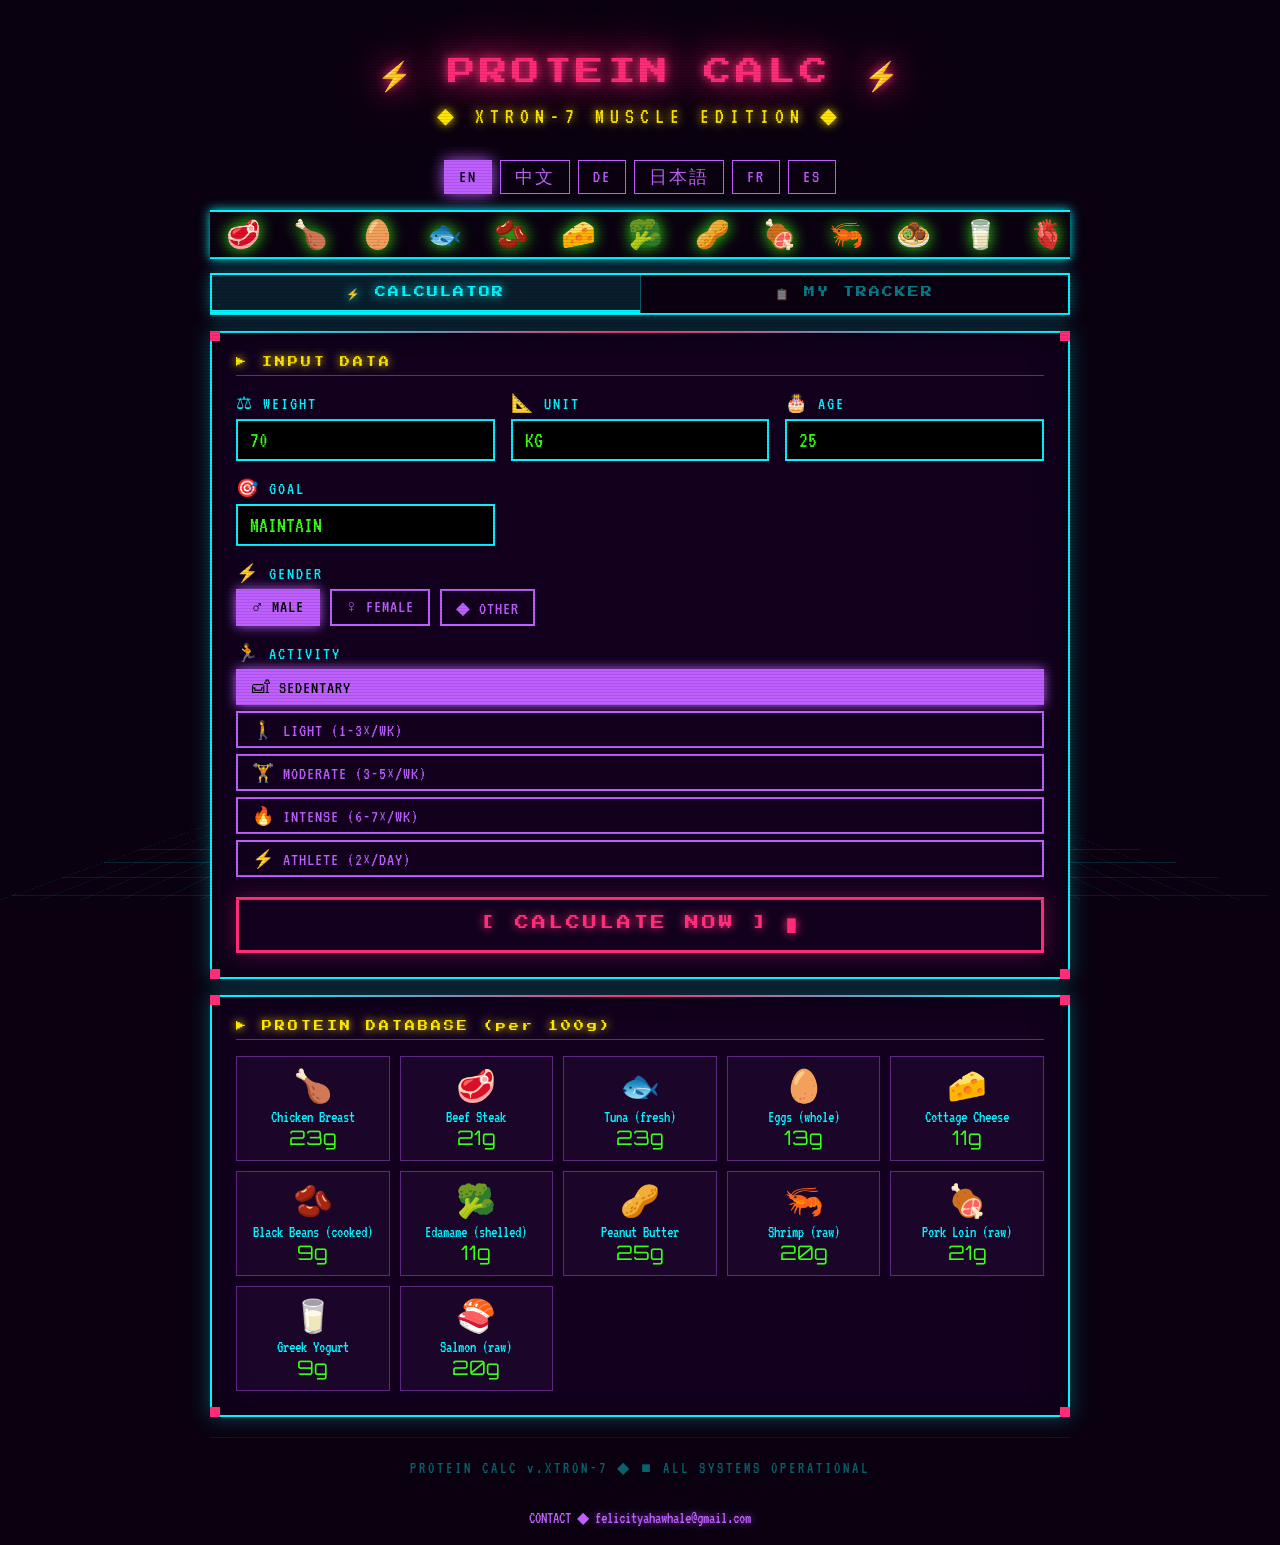
==== index.html @ 20c172e2 "Update index.html" ====
<!DOCTYPE html>
<html lang="en">
<head>

   <!-- Google tag (gtag.js) -->
<script async src="https://www.googletagmanager.com/gtag/js?id=G-S618RCRWLN"></script>
<script>
  window.dataLayer = window.dataLayer || [];
  function gtag(){dataLayer.push(arguments);}
  gtag('js', new Date());

  gtag('config', 'G-S618RCRWLN');
</script>
  
<meta charset="UTF-8">
<meta name="viewport" content="width=device-width, initial-scale=1.0">
<title>PROTEIN CALC — XTRON-7</title>
<link href="https://fonts.googleapis.com/css2?family=Press+Start+2P&family=VT323:wght@400&family=Orbitron:wght@400;700;900&display=swap" rel="stylesheet">
<style>
  :root {
    --neon-pink: #ff2d78;
    --neon-cyan: #00f5ff;
    --neon-yellow: #ffe600;
    --neon-green: #39ff14;
    --neon-purple: #bf5fff;
    --dark-bg: #0a0010;
    --dark-card: #12001e;
    --scanline: rgba(0,0,0,0.3);
  }
  * { box-sizing: border-box; margin: 0; padding: 0; }
  body {
    background: var(--dark-bg);
    font-family: 'VT323', monospace;
    color: var(--neon-cyan);
    min-height: 100vh;
    overflow-x: hidden;
    position: relative;
  }
  body::before {
    content: '';
    position: fixed;
    top: 0; left: 0; right: 0; bottom: 0;
    background: repeating-linear-gradient(0deg, var(--scanline) 0px, var(--scanline) 1px, transparent 1px, transparent 3px);
    pointer-events: none;
    z-index: 9999;
    opacity: 0.35;
  }
  body::after {
    content: '';
    position: fixed;
    bottom: 0; left: 0; right: 0;
    height: 50vh;
    background: linear-gradient(rgba(0,245,255,0.15) 1px, transparent 1px), linear-gradient(90deg, rgba(0,245,255,0.15) 1px, transparent 1px);
    background-size: 40px 40px;
    transform: perspective(400px) rotateX(60deg);
    transform-origin: bottom center;
    pointer-events: none;
    z-index: 0;
  }
  .container { max-width: 900px; margin: 0 auto; padding: 20px; position: relative; z-index: 1; }

  /* HEADER */
  .header { text-align: center; padding: 30px 0 16px; }
  .title-glow {
    font-family: 'Press Start 2P', monospace;
    font-size: clamp(14px, 4vw, 28px);
    color: var(--neon-pink);
    text-shadow: 0 0 10px var(--neon-pink), 0 0 30px var(--neon-pink), 0 0 60px var(--neon-pink);
    letter-spacing: 4px;
    animation: flicker 4s infinite;
    line-height: 1.6;
  }
  .subtitle {
    font-family: 'VT323', monospace;
    font-size: 22px;
    color: var(--neon-yellow);
    letter-spacing: 6px;
    text-shadow: 0 0 10px var(--neon-yellow);
    margin-top: 8px;
    animation: pulse 2s ease-in-out infinite;
  }
  @keyframes flicker { 0%,100%{opacity:1} 92%{opacity:1} 93%{opacity:0.7} 94%{opacity:1} 97%{opacity:0.85} 98%{opacity:1} }
  @keyframes pulse { 0%,100%{text-shadow:0 0 10px var(--neon-yellow)} 50%{text-shadow:0 0 25px var(--neon-yellow),0 0 50px var(--neon-yellow)} }
  @keyframes blink { 50%{opacity:0} }
  @keyframes resultIn { from{transform:scale(0.95);opacity:0} to{transform:scale(1);opacity:1} }
  @keyframes marquee { 0%{transform:translateX(0)} 100%{transform:translateX(-50%)} }
  .blink { animation: blink 1s step-end infinite; }

  /* NAV TABS */
  .nav-tabs {
    display: flex;
    gap: 0;
    border: 2px solid var(--neon-cyan);
    box-shadow: 0 0 15px rgba(0,245,255,0.4);
    margin: 14px 0;
    overflow: hidden;
  }
  .nav-tab {
    flex: 1;
    background: transparent;
    border: none;
    border-right: 1px solid rgba(0,245,255,0.3);
    color: var(--neon-cyan);
    font-family: 'Press Start 2P', monospace;
    font-size: clamp(8px,1.5vw,11px);
    padding: 12px 8px;
    cursor: pointer;
    letter-spacing: 2px;
    transition: all 0.2s;
    opacity: 0.5;
  }
  .nav-tab:last-child { border-right: none; }
  .nav-tab.active {
    background: rgba(0,245,255,0.12);
    color: var(--neon-cyan);
    opacity: 1;
    text-shadow: 0 0 10px var(--neon-cyan);
    box-shadow: inset 0 -3px 0 var(--neon-cyan);
  }
  .nav-tab:hover:not(.active) { opacity: 0.8; background: rgba(0,245,255,0.05); }

  /* PAGE SECTIONS */
  .page { display: none; }
  .page.active { display: block; }

  /* LANG BAR */
  .lang-bar { display: flex; justify-content: center; gap: 8px; margin: 16px 0; flex-wrap: wrap; }
  .lang-btn {
    background: transparent;
    border: 1px solid var(--neon-purple);
    color: var(--neon-purple);
    font-family: 'VT323', monospace;
    font-size: 18px;
    padding: 4px 14px;
    cursor: pointer;
    transition: all 0.2s;
    letter-spacing: 2px;
  }
  .lang-btn:hover, .lang-btn.active { background: var(--neon-purple); color: var(--dark-bg); box-shadow: 0 0 15px var(--neon-purple); }

  /* MARQUEE */
  .food-marquee { overflow: hidden; border-top: 2px solid var(--neon-cyan); border-bottom: 2px solid var(--neon-cyan); padding: 6px 0; margin: 14px 0; box-shadow: 0 0 10px var(--neon-cyan); }
  .marquee-inner { display: flex; animation: marquee 20s linear infinite; white-space: nowrap; }
  .marquee-item { font-size: 28px; margin: 0 16px; filter: drop-shadow(0 0 8px var(--neon-green)); }

  /* CARD */
  .card { background: var(--dark-card); border: 2px solid var(--neon-cyan); box-shadow: 0 0 20px rgba(0,245,255,0.3), inset 0 0 30px rgba(0,0,0,0.5); padding: 24px; margin: 16px 0; position: relative; }
  .card::before { content:''; position:absolute; top:-2px; left:20px; right:20px; height:2px; background:linear-gradient(90deg,transparent,var(--neon-pink),transparent); }
  .card-corner { position:absolute; width:10px; height:10px; background:var(--neon-pink); }
  .card-corner.tl{top:-2px;left:-2px} .card-corner.tr{top:-2px;right:-2px} .card-corner.bl{bottom:-2px;left:-2px} .card-corner.br{bottom:-2px;right:-2px}

  .section-label { font-family:'Press Start 2P',monospace; font-size:10px; color:var(--neon-yellow); letter-spacing:3px; text-shadow:0 0 8px var(--neon-yellow); margin-bottom:16px; border-bottom:1px solid rgba(255,230,0,0.3); padding-bottom:8px; }

  /* FORM */
  .form-grid { display:grid; grid-template-columns:repeat(auto-fit,minmax(200px,1fr)); gap:16px; }
  .form-group { display:flex; flex-direction:column; gap:6px; }
  label { font-size:18px; color:var(--neon-cyan); letter-spacing:2px; }
  input[type="number"], input[type="text"], input[type="password"], select {
    background:#000; border:2px solid var(--neon-cyan); color:var(--neon-green);
    font-family:'VT323',monospace; font-size:22px; padding:8px 12px; outline:none;
    transition:border-color 0.2s,box-shadow 0.2s; width:100%;
    -webkit-appearance:none; appearance:none;
  }
  input[type="text"], input[type="password"] { font-size:20px; }
  input:focus, select:focus { border-color:var(--neon-pink); box-shadow:0 0 15px var(--neon-pink); color:var(--neon-pink); }
  select option { background:#0a0010; color:var(--neon-green); }

  /* RADIO */
  .radio-group { display:flex; gap:10px; flex-wrap:wrap; }
  .radio-label { cursor:pointer; border:2px solid var(--neon-purple); padding:6px 14px; font-size:18px; color:var(--neon-purple); transition:all 0.2s; letter-spacing:1px; }
  .radio-label input { display:none; }
  .radio-label.selected,.radio-label:hover { background:var(--neon-purple); color:#000; box-shadow:0 0 12px var(--neon-purple); }

  /* BUTTONS */
  .calc-btn {
    width:100%; padding:16px; background:transparent; border:3px solid var(--neon-pink);
    color:var(--neon-pink); font-family:'Press Start 2P',monospace; font-size:clamp(10px,2vw,14px);
    letter-spacing:3px; cursor:pointer; margin-top:20px; transition:all 0.2s;
    text-shadow:0 0 10px var(--neon-pink); box-shadow:0 0 20px rgba(255,45,120,0.3);
    position:relative; overflow:hidden;
  }
  .calc-btn::before { content:''; position:absolute; top:0; left:-100%; width:100%; height:100%; background:linear-gradient(90deg,transparent,rgba(255,45,120,0.3),transparent); transition:left 0.4s; }
  .calc-btn:hover::before { left:100%; }
  .calc-btn:hover { background:var(--neon-pink); color:#000; box-shadow:0 0 40px var(--neon-pink),0 0 80px rgba(255,45,120,0.5); }
  .calc-btn:active { transform:scale(0.98); }

  .retro-btn {
    background:transparent; border:2px solid var(--neon-green); color:var(--neon-green);
    font-family:'VT323',monospace; font-size:20px; padding:8px 20px; cursor:pointer;
    letter-spacing:2px; transition:all 0.2s; text-shadow:0 0 6px var(--neon-green);
  }
  .retro-btn:hover { background:var(--neon-green); color:#000; box-shadow:0 0 15px var(--neon-green); }
  .retro-btn.danger { border-color:var(--neon-pink); color:var(--neon-pink); text-shadow:0 0 6px var(--neon-pink); }
  .retro-btn.danger:hover { background:var(--neon-pink); color:#000; box-shadow:0 0 15px var(--neon-pink); }
  .retro-btn.sm { font-size:16px; padding:4px 12px; }
  .retro-btn.purple { border-color:var(--neon-purple); color:var(--neon-purple); text-shadow:0 0 6px var(--neon-purple); }
  .retro-btn.purple:hover { background:var(--neon-purple); color:#000; }
  .retro-btn.full { width:100%; margin-top:12px; }

  /* RESULT */
  .result-box { display:none; margin-top:16px; }
  .result-box.show { display:block; }
  .result-main { text-align:center; padding:20px; border:2px solid var(--neon-green); box-shadow:0 0 30px rgba(57,255,20,0.4); background:rgba(57,255,20,0.05); margin-bottom:16px; animation:resultIn 0.5s ease-out; }
  .result-number { font-family:'Orbitron',monospace; font-size:clamp(40px,10vw,72px); font-weight:900; color:var(--neon-green); text-shadow:0 0 20px var(--neon-green),0 0 50px var(--neon-green); line-height:1; }
  .result-unit { font-size:24px; color:var(--neon-yellow); letter-spacing:4px; }
  .result-label { font-size:20px; color:#aaa; margin-top:8px; }
  .breakdown { border:1px solid rgba(0,245,255,0.3); }
  .breakdown-row { display:flex; justify-content:space-between; align-items:center; padding:10px 16px; border-bottom:1px solid rgba(0,245,255,0.1); font-size:20px; transition:background 0.2s; }
  .breakdown-row:hover { background:rgba(0,245,255,0.05); }
  .breakdown-row:last-child { border-bottom:none; }
  .breakdown-emoji { font-size:24px; margin-right:8px; }
  .breakdown-food { color:var(--neon-cyan); }
  .breakdown-val { color:var(--neon-yellow); font-family:'Orbitron',monospace; font-size:18px; }
  .breakdown-bar-wrap { flex:1; margin:0 16px; height:8px; background:rgba(255,255,255,0.1); }
  .breakdown-bar { height:100%; background:linear-gradient(90deg,var(--neon-cyan),var(--neon-purple)); transition:width 1s ease; box-shadow:0 0 6px var(--neon-cyan); }
  .tip-box { border:1px dashed var(--neon-yellow); padding:12px 16px; margin-top:12px; font-size:20px; color:var(--neon-yellow); text-shadow:0 0 6px var(--neon-yellow); letter-spacing:1px; line-height:1.5; }
  .tip-box span { color:var(--neon-pink); }

  /* FOOD GRID */
  .food-grid { display:grid; grid-template-columns:repeat(auto-fill,minmax(150px,1fr)); gap:10px; margin-top:10px; }
  .food-card { border:1px solid rgba(191,95,255,0.4); padding:10px; text-align:center; cursor:pointer; transition:all 0.2s; background:rgba(191,95,255,0.05); }
  .food-card:hover { border-color:var(--neon-purple); box-shadow:0 0 15px var(--neon-purple); transform:translateY(-2px); }
  .food-card-emoji { font-size:32px; display:block; }
  .food-card-name { font-size:16px; color:var(--neon-cyan); margin-top:4px; }
  .food-card-prot { font-size:20px; color:var(--neon-green); font-family:'Orbitron'; }

  /* ── TRACKER ── */
  /* Auth screen */
  .auth-wrap { max-width:440px; margin:0 auto; }
  .auth-toggle { display:flex; gap:0; border:2px solid var(--neon-purple); margin-bottom:20px; overflow:hidden; }
  .auth-toggle-btn { flex:1; background:transparent; border:none; color:var(--neon-purple); font-family:'Press Start 2P',monospace; font-size:9px; padding:10px; cursor:pointer; letter-spacing:2px; transition:all 0.2s; opacity:0.5; }
  .auth-toggle-btn.active { background:var(--neon-purple); color:#000; opacity:1; }
  .auth-err { color:var(--neon-pink); font-size:18px; margin-bottom:8px; display:none; text-shadow:0 0 6px var(--neon-pink); }

  /* Tracker nav */
  .tracker-nav { display:flex; gap:6px; margin-bottom:16px; }
  .tracker-tab { flex:1; background:transparent; border:1px solid rgba(0,245,255,0.3); color:rgba(0,245,255,0.5); font-family:'VT323',monospace; font-size:18px; padding:8px; cursor:pointer; letter-spacing:2px; transition:all 0.2s; }
  .tracker-tab.active { border-color:var(--neon-cyan); color:var(--neon-cyan); background:rgba(0,245,255,0.08); text-shadow:0 0 8px var(--neon-cyan); }
  .tracker-panel { display:none; }
  .tracker-panel.active { display:block; }

  /* User bar */
  .user-bar { display:flex; justify-content:space-between; align-items:center; padding:10px 16px; border:1px solid rgba(0,245,255,0.2); margin-bottom:16px; background:rgba(0,245,255,0.04); }
  .user-avatar { width:36px; height:36px; border:2px solid var(--neon-cyan); display:flex; align-items:center; justify-content:center; font-family:'Press Start 2P',monospace; font-size:12px; color:var(--neon-cyan); text-shadow:0 0 8px var(--neon-cyan); flex-shrink:0; }
  .user-info { margin-left:10px; }
  .user-name { font-size:20px; color:var(--neon-cyan); letter-spacing:2px; }
  .user-goal { font-size:16px; color:rgba(0,245,255,0.5); }

  /* Metrics */
  .metric-row { display:grid; grid-template-columns:repeat(3,1fr); gap:10px; margin-bottom:14px; }
  .metric-box { border:1px solid rgba(0,245,255,0.25); padding:12px; text-align:center; background:rgba(0,245,255,0.03); }
  .metric-val { font-family:'Orbitron',monospace; font-size:22px; color:var(--neon-green); }
  .metric-lbl { font-size:14px; color:rgba(0,245,255,0.5); margin-top:4px; }

  /* Progress bar */
  .prog-wrap { height:10px; background:rgba(255,255,255,0.08); margin:8px 0 14px; border:1px solid rgba(0,245,255,0.2); }
  .prog-bar { height:100%; background:var(--neon-green); transition:width 0.6s; box-shadow:0 0 8px var(--neon-green); }
  .prog-bar.over { background:var(--neon-pink); box-shadow:0 0 8px var(--neon-pink); }

  /* Log entries */
  .log-entry { display:flex; justify-content:space-between; align-items:center; padding:10px 0; border-bottom:1px solid rgba(0,245,255,0.1); font-size:18px; }
  .log-entry:last-child { border-bottom:none; }
  .log-food-name { color:var(--neon-cyan); letter-spacing:1px; }
  .log-detail { font-size:15px; color:rgba(0,245,255,0.4); }
  .log-prot { font-family:'Orbitron',monospace; font-size:18px; color:var(--neon-yellow); margin-right:10px; }
  .empty-msg { text-align:center; padding:24px 0; font-size:20px; color:rgba(0,245,255,0.3); letter-spacing:2px; }

  /* History */
  .hist-row { display:flex; align-items:center; gap:10px; padding:8px 0; border-bottom:1px solid rgba(0,245,255,0.08); }
  .hist-row:last-child { border-bottom:none; }
  .hist-date { font-size:16px; color:rgba(0,245,255,0.5); width:60px; flex-shrink:0; }
  .hist-bar-wrap { flex:1; height:8px; background:rgba(255,255,255,0.06); }
  .hist-bar { height:100%; background:var(--neon-cyan); box-shadow:0 0 4px var(--neon-cyan); transition:width 0.8s; }
  .hist-bar.met { background:var(--neon-green); box-shadow:0 0 4px var(--neon-green); }
  .hist-val { font-family:'Orbitron',monospace; font-size:14px; color:var(--neon-yellow); width:48px; text-align:right; flex-shrink:0; }
  .hist-check { color:var(--neon-green); font-size:18px; margin-left:4px; }

  /* Add food inline select */
  .preset-grid { display:grid; grid-template-columns:repeat(auto-fill,minmax(120px,1fr)); gap:6px; margin-bottom:12px; }
  .preset-btn { background:rgba(191,95,255,0.06); border:1px solid rgba(191,95,255,0.3); color:var(--neon-purple); font-family:'VT323',monospace; font-size:16px; padding:6px 8px; cursor:pointer; transition:all 0.2s; text-align:center; line-height:1.3; }
  .preset-btn:hover,.preset-btn.sel { background:var(--neon-purple); color:#000; box-shadow:0 0 10px var(--neon-purple); }

  /* Save calc to tracker btn */
  .save-calc-btn {
    width:100%; padding:12px; background:transparent; border:2px solid var(--neon-yellow);
    color:var(--neon-yellow); font-family:'Press Start 2P',monospace; font-size:clamp(8px,1.5vw,11px);
    letter-spacing:2px; cursor:pointer; margin-top:12px; transition:all 0.2s;
    text-shadow:0 0 8px var(--neon-yellow); box-shadow:0 0 10px rgba(255,230,0,0.2);
  }
  .save-calc-btn:hover { background:var(--neon-yellow); color:#000; box-shadow:0 0 20px var(--neon-yellow); }
  .save-calc-btn:disabled { opacity:0.3; cursor:not-allowed; }

  /* Scrollbar */
  ::-webkit-scrollbar { width:6px; }
  ::-webkit-scrollbar-track { background:#000; }
  ::-webkit-scrollbar-thumb { background:var(--neon-pink); }

  /* Footer */
  .footer { text-align:center; font-size:16px; color:rgba(0,245,255,0.4); padding:20px; letter-spacing:3px; border-top:1px solid rgba(0,245,255,0.1); margin-top:20px; }
  .footer-contact { margin-top:10px; color:var(--neon-purple); }
  .footer-contact a {
    color:var(--neon-purple);
    text-decoration:none;
    text-shadow:0 0 8px rgba(191,95,255,0.75);
    overflow-wrap:anywhere;
    transition:color 0.2s, text-shadow 0.2s;
  }
  .footer-contact a:hover,
  .footer-contact a:focus-visible {
    color:var(--neon-cyan);
    text-shadow:0 0 12px var(--neon-cyan);
  }


</style>
</head>
<body>
<div class="container">

  <!-- HEADER -->
  <div class="header">
    <div class="title-glow" id="main-title">⚡ PROTEIN CALC ⚡</div>
    <div class="subtitle" id="main-sub">◆ XTRON-7 MUSCLE EDITION ◆</div>
  </div>

  <!-- LANG BAR -->
  <div class="lang-bar">
    <button class="lang-btn active" onclick="setLang('en',event)">EN</button>
    <button class="lang-btn" onclick="setLang('zh',event)">中文</button>
    <button class="lang-btn" onclick="setLang('de',event)">DE</button>
    <button class="lang-btn" onclick="setLang('ja',event)">日本語</button>
    <button class="lang-btn" onclick="setLang('fr',event)">FR</button>
    <button class="lang-btn" onclick="setLang('es',event)">ES</button>
  </div>

  <!-- MARQUEE -->
  <div class="food-marquee">
    <div class="marquee-inner">
      <span class="marquee-item">🥩</span><span class="marquee-item">🍗</span><span class="marquee-item">🥚</span>
      <span class="marquee-item">🐟</span><span class="marquee-item">🫘</span><span class="marquee-item">🧀</span>
      <span class="marquee-item">🥦</span><span class="marquee-item">🥜</span><span class="marquee-item">🍖</span>
      <span class="marquee-item">🦐</span><span class="marquee-item">🧆</span><span class="marquee-item">🥛</span>
      <span class="marquee-item">🫀</span><span class="marquee-item">🍣</span><span class="marquee-item">🥩</span>
      <span class="marquee-item">🥩</span><span class="marquee-item">🍗</span><span class="marquee-item">🥚</span>
      <span class="marquee-item">🐟</span><span class="marquee-item">🫘</span><span class="marquee-item">🧀</span>
      <span class="marquee-item">🥦</span><span class="marquee-item">🥜</span><span class="marquee-item">🍖</span>
      <span class="marquee-item">🦐</span><span class="marquee-item">🧆</span><span class="marquee-item">🥛</span>
      <span class="marquee-item">🫀</span><span class="marquee-item">🍣</span><span class="marquee-item">🥩</span>
    </div>
  </div>

  <!-- MAIN NAV -->
  <div class="nav-tabs">
    <button class="nav-tab active" onclick="switchPage('calc',this)" id="nav-calc">⚡ CALCULATOR</button>
    <button class="nav-tab" onclick="switchPage('tracker',this)" id="nav-tracker">📋 MY TRACKER</button>
  </div>

  <!-- ════════════════════════════════════════
       PAGE 1 — CALCULATOR
  ════════════════════════════════════════ -->
  <div class="page active" id="page-calc">

    <!-- INPUT -->
    <div class="card" style="position:relative">
      <div class="card-corner tl"></div><div class="card-corner tr"></div>
      <div class="card-corner bl"></div><div class="card-corner br"></div>
      <div class="section-label" id="lbl-input">▶ INPUT DATA</div>
      <div class="form-grid">
        <div class="form-group">
          <label id="lbl-weight">⚖ WEIGHT</label>
          <input type="number" id="weight" placeholder="70" min="20" max="300" value="70">
        </div>
        <div class="form-group">
          <label id="lbl-unit">📐 UNIT</label>
          <select id="unit-select"><option value="kg">KG</option><option value="lbs">LBS</option></select>
        </div>
        <div class="form-group">
          <label id="lbl-age">🎂 AGE</label>
          <input type="number" id="age" placeholder="25" min="10" max="100" value="25">
        </div>
        <div class="form-group">
          <label id="lbl-goal">🎯 GOAL</label>
          <select id="goal">
            <option value="maintain" id="opt-maintain">MAINTAIN</option>
            <option value="build" id="opt-build">BUILD MUSCLE</option>
            <option value="lose" id="opt-lose">LOSE WEIGHT</option>
            <option value="athlete" id="opt-athlete">ATHLETE</option>
          </select>
        </div>
      </div>
      <div class="form-group" style="margin-top:16px">
        <label id="lbl-gender">⚡ GENDER</label>
        <div class="radio-group">
          <label class="radio-label selected" id="r-male"><input type="radio" name="gender" value="male" checked><span id="r-male-text">♂ MALE</span></label>
          <label class="radio-label" id="r-female"><input type="radio" name="gender" value="female"><span id="r-female-text">♀ FEMALE</span></label>
          <label class="radio-label" id="r-other"><input type="radio" name="gender" value="other"><span id="r-other-text">◆ OTHER</span></label>
        </div>
      </div>
      <div class="form-group" style="margin-top:16px">
        <label id="lbl-activity">🏃 ACTIVITY</label>
        <div class="radio-group" style="flex-direction:column;gap:6px">
          <label class="radio-label selected" id="r-sed"><input type="radio" name="activity" value="1.2" checked><span id="r-sed-t">🛋 SEDENTARY</span></label>
          <label class="radio-label" id="r-light"><input type="radio" name="activity" value="1.375"><span id="r-light-t">🚶 LIGHT (1-3×/WK)</span></label>
          <label class="radio-label" id="r-mod"><input type="radio" name="activity" value="1.55"><span id="r-mod-t">🏋 MODERATE (3-5×/WK)</span></label>
          <label class="radio-label" id="r-hard"><input type="radio" name="activity" value="1.725"><span id="r-hard-t">🔥 INTENSE (6-7×/WK)</span></label>
          <label class="radio-label" id="r-ath"><input type="radio" name="activity" value="1.9"><span id="r-ath-t">⚡ ATHLETE (2×/DAY)</span></label>
        </div>
      </div>
      <button class="calc-btn" onclick="calculate()" id="calc-btn-text">[ CALCULATE NOW ] <span class="blink">█</span></button>
    </div>

    <!-- RESULT -->
    <div class="result-box" id="result-box">
      <div class="card" style="position:relative">
        <div class="card-corner tl"></div><div class="card-corner tr"></div>
        <div class="card-corner bl"></div><div class="card-corner br"></div>
        <div class="section-label" id="lbl-result">▶ RESULT MATRIX</div>
        <div class="result-main">
          <div class="result-number" id="result-num">--</div>
          <div class="result-unit">g / <span id="res-unit-label">day</span></div>
          <div class="result-label" id="res-label">DAILY PROTEIN TARGET</div>
        </div>
        <div style="display:grid;grid-template-columns:repeat(3,1fr);gap:10px;margin-bottom:16px;text-align:center">
          <div style="border:1px solid rgba(0,245,255,0.3);padding:10px">
            <div style="font-size:16px;color:#777" id="lbl-per-meal">PER MEAL</div>
            <div style="font-family:Orbitron;font-size:24px;color:var(--neon-yellow)" id="per-meal-val">--</div>
            <div style="font-size:14px;color:#555">g</div>
          </div>
          <div style="border:1px solid rgba(0,245,255,0.3);padding:10px">
            <div style="font-size:16px;color:#777" id="lbl-per-kg">PER KG</div>
            <div style="font-family:Orbitron;font-size:24px;color:var(--neon-pink)" id="per-kg-val">--</div>
            <div style="font-size:14px;color:#555">g/kg</div>
          </div>
          <div style="border:1px solid rgba(0,245,255,0.3);padding:10px">
            <div style="font-size:16px;color:#777" id="lbl-calories">CALORIES</div>
            <div style="font-family:Orbitron;font-size:24px;color:var(--neon-green)" id="calories-val">--</div>
            <div style="font-size:14px;color:#555">kcal</div>
          </div>
        </div>
        <div class="section-label" id="lbl-sources">▶ FOOD SOURCES</div>
        <div class="breakdown" id="breakdown-table"></div>
        <div class="tip-box" id="tip-box"></div>

        <!-- SAVE TO TRACKER -->
        <button class="save-calc-btn" id="save-calc-btn" onclick="saveCalcToTracker()" disabled>
          ◆ SAVE RESULT AS DAILY GOAL TO TRACKER ◆
        </button>
        <div id="save-calc-msg" style="text-align:center;font-size:16px;color:var(--neon-green);margin-top:6px;display:none;text-shadow:0 0 8px var(--neon-green)"></div>
      </div>
    </div>

    <!-- FOOD DATABASE -->
    <div class="card" style="position:relative">
      <div class="card-corner tl"></div><div class="card-corner tr"></div>
      <div class="card-corner bl"></div><div class="card-corner br"></div>
      <div class="section-label" id="lbl-ref">▶ PROTEIN DATABASE (per 100g)</div>
      <div class="food-grid" id="food-grid"></div>
    </div>
  </div>

  <!-- ════════════════════════════════════════
       PAGE 2 — TRACKER
  ════════════════════════════════════════ -->
  <div class="page" id="page-tracker">

    <!-- AUTH STATE: LOGIN/REGISTER -->
    <div id="tracker-auth">
      <div class="auth-wrap">
        <div class="auth-toggle">
          <button class="auth-toggle-btn active" id="auth-tab-login" onclick="showAuthTab('login')">SIGN IN</button>
          <button class="auth-toggle-btn" id="auth-tab-reg" onclick="showAuthTab('register')">REGISTER</button>
        </div>

        <!-- LOGIN -->
        <div id="auth-login" class="card" style="position:relative">
          <div class="card-corner tl"></div><div class="card-corner tr"></div>
          <div class="card-corner bl"></div><div class="card-corner br"></div>
          <div class="section-label">▶ SIGN IN</div>
          <div class="form-group" style="margin-bottom:12px">
            <label>USER ID</label>
            <input type="text" id="login-user" placeholder="username" autocomplete="username">
          </div>
          <div class="form-group" style="margin-bottom:12px">
            <label>ACCESS CODE</label>
            <input type="password" id="login-pass" placeholder="••••••••" autocomplete="current-password">
          </div>
          <div class="auth-err" id="login-err"></div>
          <button class="calc-btn" onclick="doLogin()">[ ACCESS SYSTEM ] <span class="blink">█</span></button>
        </div>

        <!-- REGISTER -->
        <div id="auth-register" class="card" style="position:relative;display:none">
          <div class="card-corner tl"></div><div class="card-corner tr"></div>
          <div class="card-corner bl"></div><div class="card-corner br"></div>
          <div class="section-label">▶ CREATE ACCOUNT</div>
          <div class="form-group" style="margin-bottom:12px">
            <label>USER ID</label>
            <input type="text" id="reg-user" placeholder="choose a username" autocomplete="username">
          </div>
          <div class="form-group" style="margin-bottom:12px">
            <label>ACCESS CODE</label>
            <input type="password" id="reg-pass" placeholder="min 6 characters" autocomplete="new-password">
          </div>
          <div class="form-group" style="margin-bottom:12px">
            <label>DAILY PROTEIN GOAL (g)</label>
            <input type="number" id="reg-goal" placeholder="e.g. 120" min="40" max="500">
          </div>
          <div class="auth-err" id="reg-err"></div>
          <button class="calc-btn" onclick="doRegister()">[ CREATE ACCOUNT ] <span class="blink">█</span></button>
        </div>
      </div>
    </div>

    <!-- LOGGED IN STATE -->
    <div id="tracker-app" style="display:none">

      <!-- User bar -->
      <div class="user-bar">
        <div style="display:flex;align-items:center">
          <div class="user-avatar" id="t-avatar"></div>
          <div class="user-info">
            <div class="user-name" id="t-username"></div>
            <div class="user-goal" id="t-goal-disp"></div>
          </div>
        </div>
        <button class="retro-btn danger sm" onclick="doLogout()">SIGN OUT</button>
      </div>

      <!-- Tracker nav -->
      <div class="tracker-nav">
        <button class="tracker-tab active" onclick="switchTrackerTab('today',this)">TODAY</button>
        <button class="tracker-tab" onclick="switchTrackerTab('add',this)">+ ADD</button>
        <button class="tracker-tab" onclick="switchTrackerTab('history',this)">HISTORY</button>
        <button class="tracker-tab" onclick="switchTrackerTab('settings',this)">SETTINGS</button>
      </div>

      <!-- TODAY PANEL -->
      <div class="tracker-panel active" id="tp-today">
        <div class="card" style="position:relative">
          <div class="card-corner tl"></div><div class="card-corner tr"></div>
          <div class="card-corner bl"></div><div class="card-corner br"></div>
          <div class="section-label">▶ TODAY'S STATUS</div>
          <div class="metric-row">
            <div class="metric-box"><div class="metric-val" id="t-total">0g</div><div class="metric-lbl">CONSUMED</div></div>
            <div class="metric-box"><div class="metric-val" id="t-remain">--</div><div class="metric-lbl">REMAINING</div></div>
            <div class="metric-box"><div class="metric-val" id="t-pct">0%</div><div class="metric-lbl">OF GOAL</div></div>
          </div>
          <div style="display:flex;justify-content:space-between;font-size:16px;color:rgba(0,245,255,0.5);margin-bottom:4px">
            <span>0g</span><span id="t-goal-bar-lbl">--</span>
          </div>
          <div class="prog-wrap"><div class="prog-bar" id="t-prog" style="width:0%"></div></div>
          <div id="t-entries"><div class="empty-msg" id="t-empty">NO ENTRIES YET — ADD FOOD BELOW</div></div>
        </div>
      </div>

      <!-- ADD FOOD PANEL -->
      <div class="tracker-panel" id="tp-add">
        <div class="card" style="position:relative">
          <div class="card-corner tl"></div><div class="card-corner tr"></div>
          <div class="card-corner bl"></div><div class="card-corner br"></div>
          <div class="section-label">▶ LOG FOOD</div>

          <label style="display:block;margin-bottom:6px">QUICK SELECT</label>
          <div class="preset-grid" id="preset-grid"></div>

          <label style="margin-bottom:6px;display:block">FOOD NAME</label>
          <input type="text" id="add-name" placeholder="e.g. Chicken breast" style="margin-bottom:10px">
          <div style="display:grid;grid-template-columns:1fr 1fr;gap:12px;margin-bottom:10px">
            <div>
              <label style="margin-bottom:6px;display:block">AMOUNT (g)</label>
              <input type="number" id="add-amount" placeholder="200" min="1" max="2000" oninput="updateAddPreview()">
            </div>
            <div>
              <label style="margin-bottom:6px;display:block">PROTEIN/100g</label>
              <input type="number" id="add-p100" placeholder="31" min="1" max="100" oninput="updateAddPreview()">
            </div>
          </div>
          <div style="border:1px solid rgba(0,245,255,0.2);padding:10px;margin-bottom:12px;font-size:20px;color:var(--neon-yellow)">
            PROTEIN: <span id="add-preview" style="font-family:Orbitron;font-size:22px">--</span>
          </div>
          <button class="calc-btn" onclick="addEntry()">[ ADD TO TODAY ] <span class="blink">█</span></button>
        </div>
      </div>

      <!-- HISTORY PANEL -->
      <div class="tracker-panel" id="tp-history">
        <div class="card" style="position:relative">
          <div class="card-corner tl"></div><div class="card-corner tr"></div>
          <div class="card-corner bl"></div><div class="card-corner br"></div>
          <div class="section-label">▶ 30-DAY HISTORY</div>
          <div class="metric-row">
            <div class="metric-box"><div class="metric-val" id="h-avg">--</div><div class="metric-lbl">AVG / DAY</div></div>
            <div class="metric-box"><div class="metric-val" id="h-days">0</div><div class="metric-lbl">DAYS LOGGED</div></div>
            <div class="metric-box"><div class="metric-val" id="h-best">--</div><div class="metric-lbl">BEST DAY</div></div>
          </div>
          <div id="hist-list"><div class="empty-msg">NO HISTORY YET</div></div>
        </div>
      </div>

      <!-- SETTINGS PANEL -->
      <div class="tracker-panel" id="tp-settings">
        <div class="card" style="position:relative">
          <div class="card-corner tl"></div><div class="card-corner tr"></div>
          <div class="card-corner bl"></div><div class="card-corner br"></div>
          <div class="section-label">▶ SETTINGS</div>
          <label style="display:block;margin-bottom:6px">UPDATE DAILY PROTEIN GOAL (g)</label>
          <input type="number" id="s-goal" placeholder="120" min="40" max="500" style="margin-bottom:12px">
          <button class="retro-btn full" onclick="saveSettings()">SAVE SETTINGS</button>
          <div id="s-msg" style="font-size:18px;color:var(--neon-green);margin-top:8px;display:none;text-shadow:0 0 6px var(--neon-green)"></div>
          <div style="margin-top:24px;border-top:1px solid rgba(0,245,255,0.15);padding-top:16px">
            <div style="font-size:18px;color:rgba(0,245,255,0.5);margin-bottom:10px;letter-spacing:2px">◆ DATA MANAGEMENT</div>
            <div style="font-size:16px;color:rgba(0,245,255,0.4);margin-bottom:12px">Data older than 30 days is automatically purged.</div>
            <button class="retro-btn danger full" onclick="clearAllData()">⚠ CLEAR ALL MY DATA</button>
          </div>
        </div>
      </div>
    </div>
  </div>

  <div class="footer">PROTEIN CALC v.XTRON-7 ◆ <span class="blink">■</span> ALL SYSTEMS OPERATIONAL</div>
   
  <div class="footer-contact" style="text-align: center;">
  CONTACT ◆ <a href="mailto:felicityahawhale@gmail.com">felicityahawhale@gmail.com</a>
</div>
   
</div>

<script>
// ─── TRANSLATIONS ─────────────────────────────────────────────────────────────
const T = {
  en:{mainTitle:'⚡ PROTEIN CALC ⚡',mainSub:'◆ XTRON-7 MUSCLE EDITION ◆',lblInput:'▶ INPUT DATA',lblWeight:'⚖ WEIGHT',lblUnit:'📐 UNIT',lblAge:'🎂 AGE',lblGoal:'🎯 GOAL',lblGender:'⚡ GENDER',lblActivity:'🏃 ACTIVITY',lblResult:'▶ RESULT MATRIX',lblPerMeal:'PER MEAL',lblPerKg:'PER KG',lblCalories:'CALORIES',lblSources:'▶ FOOD SOURCES',lblRef:'▶ PROTEIN DATABASE (per 100g)',calcBtn:'[ CALCULATE NOW ]',optMaintain:'MAINTAIN',optBuild:'BUILD MUSCLE',optLose:'LOSE WEIGHT',optAthlete:'ATHLETE',rMale:'♂ MALE',rFemale:'♀ FEMALE',rOther:'◆ OTHER',rSed:'🛋 SEDENTARY',rLight:'🚶 LIGHT (1-3×/WK)',rMod:'🏋 MODERATE (3-5×/WK)',rHard:'🔥 INTENSE (6-7×/WK)',rAth:'⚡ ATHLETE (2×/DAY)',resLabel:'DAILY PROTEIN TARGET',resUnitLabel:'day',tip:{maintain:'💡 TIP: Spread protein over <span>4-5 meals</span> for optimal absorption.',build:'💡 TIP: Consume <span>30-40g protein</span> within 2hrs after training.',lose:'💡 TIP: High protein keeps you <span>full longer</span> and preserves muscle.',athlete:'💡 TIP: Consider <span>casein protein</span> before sleep for overnight recovery.'}},
  zh:{mainTitle:'⚡ 蛋白质计算器 ⚡',mainSub:'◆ XTRON-7 健身版 ◆',lblInput:'▶ 输入数据',lblWeight:'⚖ 体重',lblUnit:'📐 单位',lblAge:'🎂 年龄',lblGoal:'🎯 目标',lblGender:'⚡ 性别',lblActivity:'🏃 活动量',lblResult:'▶ 计算结果',lblPerMeal:'每餐',lblPerKg:'每公斤',lblCalories:'热量',lblSources:'▶ 食物来源',lblRef:'▶ 蛋白质数据库（每100克）',calcBtn:'[ 立即计算 ]',optMaintain:'维持体重',optBuild:'增肌',optLose:'减脂',optAthlete:'竞技运动',rMale:'♂ 男性',rFemale:'♀ 女性',rOther:'◆ 其他',rSed:'🛋 久坐不动',rLight:'🚶 轻度运动（1-3次/周）',rMod:'🏋 中等运动（3-5次/周）',rHard:'🔥 高强度（6-7次/周）',rAth:'⚡ 专业运动（每天2次）',resLabel:'每日蛋白质目标',resUnitLabel:'天',tip:{maintain:'💡 提示：将蛋白质分配在<span>4-5餐</span>中，吸收效果更佳。',build:'💡 提示：训练后<span>2小时内</span>摄入30-40克蛋白质。',lose:'💡 提示：高蛋白饮食让你<span>更有饱腹感</span>，同时保留肌肉。',athlete:'💡 提示：睡前补充<span>酪蛋白</span>，有助于夜间恢复。'}},
  de:{mainTitle:'⚡ PROTEIN RECHNER ⚡',mainSub:'◆ XTRON-7 MUSKEL EDITION ◆',lblInput:'▶ EINGABE',lblWeight:'⚖ GEWICHT',lblUnit:'📐 EINHEIT',lblAge:'🎂 ALTER',lblGoal:'🎯 ZIEL',lblGender:'⚡ GESCHLECHT',lblActivity:'🏃 AKTIVITÄT',lblResult:'▶ ERGEBNIS',lblPerMeal:'PRO MAHLZEIT',lblPerKg:'PRO KG',lblCalories:'KALORIEN',lblSources:'▶ QUELLEN',lblRef:'▶ PROTEINDATENBANK (pro 100g)',calcBtn:'[ BERECHNEN ]',optMaintain:'HALTEN',optBuild:'MUSKELAUFBAU',optLose:'ABNEHMEN',optAthlete:'ATHLET',rMale:'♂ MÄNNLICH',rFemale:'♀ WEIBLICH',rOther:'◆ ANDERE',rSed:'🛋 SITZEND',rLight:'🚶 LEICHT (1-3×/WO)',rMod:'🏋 MODERAT (3-5×/WO)',rHard:'🔥 INTENSIV (6-7×/WO)',rAth:'⚡ ATHLET (2×/TAG)',resLabel:'TÄGLICHES PROTEINZIEL',resUnitLabel:'Tag',tip:{maintain:'💡 TIPP: Verteile Protein auf <span>4-5 Mahlzeiten</span>.',build:'💡 TIPP: <span>30-40g Protein</span> innerhalb von 2h nach dem Training.',lose:'💡 TIPP: Hoher Proteingehalt hält dich <span>länger satt</span>.',athlete:'💡 TIPP: <span>Kaseinprotein</span> vor dem Schlafen fördert die Regeneration.'}},
  ja:{mainTitle:'⚡ タンパク質計算機 ⚡',mainSub:'◆ XTRON-7 マッスルエディション ◆',lblInput:'▶ データ入力',lblWeight:'⚖ 体重',lblUnit:'📐 単位',lblAge:'🎂 年齢',lblGoal:'🎯 目標',lblGender:'⚡ 性別',lblActivity:'🏃 運動量',lblResult:'▶ 計算結果',lblPerMeal:'1食あたり',lblPerKg:'体重1kgあたり',lblCalories:'カロリー',lblSources:'▶ 食品別内訳',lblRef:'▶ タンパク質データベース（100gあたり）',calcBtn:'[ 計算する ]',optMaintain:'現状維持',optBuild:'筋肉増量',optLose:'減量',optAthlete:'アスリート',rMale:'♂ 男性',rFemale:'♀ 女性',rOther:'◆ その他',rSed:'🛋 ほぼ運動なし',rLight:'🚶 軽い運動（週1-3回）',rMod:'🏋 中程度（週3-5回）',rHard:'🔥 激しい運動（週6-7回）',rAth:'⚡ アスリート（1日2回）',resLabel:'1日のタンパク質目標',resUnitLabel:'日',tip:{maintain:'💡 ヒント：タンパク質を<span>4〜5回</span>の食事に分けて摂取しましょう。',build:'💡 ヒント：トレーニング後<span>2時間以内</span>に30〜40gを摂取。',lose:'💡 ヒント：高タンパク食は<span>満腹感</span>を持続させ筋肉を守ります。',athlete:'💡 ヒント：就寝前に<span>カゼインプロテイン</span>を摂ると回復が促進されます。'}},
  fr:{mainTitle:'⚡ CALCULATEUR PROTÉINES ⚡',mainSub:'◆ ÉDITION MUSCLE XTRON-7 ◆',lblInput:'▶ DONNÉES',lblWeight:'⚖ POIDS',lblUnit:'📐 UNITÉ',lblAge:'🎂 ÂGE',lblGoal:'🎯 OBJECTIF',lblGender:'⚡ GENRE',lblActivity:'🏃 ACTIVITÉ',lblResult:'▶ RÉSULTAT',lblPerMeal:'PAR REPAS',lblPerKg:'PAR KG',lblCalories:'CALORIES',lblSources:'▶ SOURCES',lblRef:'▶ BASE DE DONNÉES (pour 100g)',calcBtn:'[ CALCULER ]',optMaintain:'MAINTENIR',optBuild:'MUSCLE',optLose:'MAIGRIR',optAthlete:'ATHLÈTE',rMale:'♂ HOMME',rFemale:'♀ FEMME',rOther:'◆ AUTRE',rSed:'🛋 SÉDENTAIRE',rLight:'🚶 LÉGER (1-3×/SEM)',rMod:'🏋 MODÉRÉ (3-5×/SEM)',rHard:'🔥 INTENSE (6-7×/SEM)',rAth:'⚡ ATHLÈTE (2×/JOUR)',resLabel:'OBJECTIF QUOTIDIEN EN PROTÉINES',resUnitLabel:'jour',tip:{maintain:"💡 CONSEIL : Répartis les protéines sur <span>4-5 repas</span>.",build:"💡 CONSEIL : Consomme <span>30-40g de protéines</span> dans les 2h après l'entraînement.",lose:"💡 CONSEIL : Les protéines te gardent <span>rassasié plus longtemps</span>.",athlete:"💡 CONSEIL : La <span>caséine</span> avant le coucher favorise la récupération nocturne."}},
  es:{mainTitle:'⚡ CALCULADORA PROTEÍNA ⚡',mainSub:'◆ EDICIÓN MÚSCULO XTRON-7 ◆',lblInput:'▶ DATOS',lblWeight:'⚖ PESO',lblUnit:'📐 UNIDAD',lblAge:'🎂 EDAD',lblGoal:'🎯 OBJETIVO',lblGender:'⚡ GÉNERO',lblActivity:'🏃 ACTIVIDAD',lblResult:'▶ RESULTADO',lblPerMeal:'POR COMIDA',lblPerKg:'POR KG',lblCalories:'CALORÍAS',lblSources:'▶ FUENTES',lblRef:'▶ BASE DE DATOS (por 100g)',calcBtn:'[ CALCULAR ]',optMaintain:'MANTENER',optBuild:'GANAR MÚSCULO',optLose:'PERDER PESO',optAthlete:'ATLETA',rMale:'♂ MASCULINO',rFemale:'♀ FEMENINO',rOther:'◆ OTRO',rSed:'🛋 SEDENTARIO',rLight:'🚶 LEVE (1-3×/SEM)',rMod:'🏋 MODERADO (3-5×/SEM)',rHard:'🔥 INTENSO (6-7×/SEM)',rAth:'⚡ ATLETA (2×/DÍA)',resLabel:'META DIARIA DE PROTEÍNA',resUnitLabel:'día',tip:{maintain:'💡 TIP: Distribuye la proteína en <span>4-5 comidas</span>.',build:'💡 TIP: Consume <span>30-40g de proteína</span> dentro de 2h tras el entrenamiento.',lose:'💡 TIP: Alta proteína te mantiene <span>más saciado</span> y conserva músculo.',athlete:'💡 TIP: <span>Proteína de caseína</span> antes de dormir acelera la recuperación.'}}
};

// Protein values: per 100g RAW edible portion, USDA FoodData Central standard
const FOODS = [
  {emoji:'🍗',nameKey:'Chicken Breast',prot:23,nameZh:'鸡胸肉',nameDe:'Hähnchenbrust',nameJa:'鶏むね肉',nameFr:'Blanc de poulet',nameEs:'Pechuga de pollo'},
  {emoji:'🥩',nameKey:'Beef Steak',prot:21,nameZh:'牛排',nameDe:'Rindersteak',nameJa:'牛ステーキ',nameFr:'Bifteck',nameEs:'Filete de res'},
  {emoji:'🐟',nameKey:'Tuna (fresh)',prot:23,nameZh:'金枪鱼(鲜)',nameDe:'Thunfisch (frisch)',nameJa:'マグロ(生)',nameFr:'Thon (frais)',nameEs:'Atún (fresco)'},
  {emoji:'🥚',nameKey:'Eggs (whole)',prot:13,nameZh:'鸡蛋(全蛋)',nameDe:'Eier (ganz)',nameJa:'卵(全卵)',nameFr:'Œufs (entiers)',nameEs:'Huevos (enteros)'},
  {emoji:'🧀',nameKey:'Cottage Cheese',prot:11,nameZh:'农家奶酪',nameDe:'Hüttenkäse',nameJa:'カッテージチーズ',nameFr:'Fromage blanc',nameEs:'Requesón'},
  {emoji:'🫘',nameKey:'Black Beans (cooked)',prot:9,nameZh:'黑豆(熟)',nameDe:'Schwarze Bohnen (gekocht)',nameJa:'黒豆(調理後)',nameFr:'Haricots noirs (cuits)',nameEs:'Frijoles negros (cocidos)'},
  {emoji:'🥦',nameKey:'Edamame (shelled)',prot:11,nameZh:'毛豆(去壳)',nameDe:'Edamame (geschält)',nameJa:'枝豆(さや出し)',nameFr:'Edamame (écossé)',nameEs:'Edamame (sin vaina)'},
  {emoji:'🥜',nameKey:'Peanut Butter',prot:25,nameZh:'花生酱',nameDe:'Erdnussbutter',nameJa:'ピーナッツバター',nameFr:'Beurre de cacahuète',nameEs:'Crema de maní'},
  {emoji:'🦐',nameKey:'Shrimp (raw)',prot:20,nameZh:'虾(生)',nameDe:'Garnelen (roh)',nameJa:'エビ(生)',nameFr:'Crevettes (crues)',nameEs:'Camarones (crudos)'},
  {emoji:'🍖',nameKey:'Pork Loin (raw)',prot:21,nameZh:'猪里脊(生)',nameDe:'Schweinefilet (roh)',nameJa:'豚ロース(生)',nameFr:'Longe de porc (crue)',nameEs:'Lomo de cerdo (crudo)'},
  {emoji:'🥛',nameKey:'Greek Yogurt',prot:9,nameZh:'希腊酸奶',nameDe:'Griechischer Joghurt',nameJa:'ギリシャヨーグルト',nameFr:'Yaourt grec',nameEs:'Yogur griego'},
  {emoji:'🍣',nameKey:'Salmon (raw)',prot:20,nameZh:'三文鱼(生)',nameDe:'Lachs (roh)',nameJa:'サーモン(生)',nameFr:'Saumon (cru)',nameEs:'Salmón (crudo)'},
];

// ─── STATE ────────────────────────────────────────────────────────────────────
let currentLang = 'en';
let lastCalcResult = null; // {proteinG, goal}
let currentUser = null;

const USERS_KEY = 'ptcalc_users_v1';
const SESSION_KEY = 'ptcalc_session_v1';

// ─── UTILS ────────────────────────────────────────────────────────────────────
const $ = id => document.getElementById(id);
const setText = (id, val) => { const el = $(id); if(el) el.textContent = val; };
const getToday = () => new Date().toISOString().slice(0,10);
const loadUsers = () => { try { return JSON.parse(localStorage.getItem(USERS_KEY)||'{}'); } catch{return{};} };
const saveUsers = u => localStorage.setItem(USERS_KEY, JSON.stringify(u));
const loadSession = () => { try { return JSON.parse(sessionStorage.getItem(SESSION_KEY)||'null'); } catch{return null;} };
const saveSession = u => sessionStorage.setItem(SESSION_KEY, JSON.stringify(u));
const clearSession = () => sessionStorage.removeItem(SESSION_KEY);

function getUserData() { return loadUsers()[currentUser]; }
function saveUserData(data) { const u=loadUsers(); u[currentUser]=data; saveUsers(u); }

function purgeOld(entries) {
  const cut = new Date(); cut.setDate(cut.getDate()-30);
  const cutStr = cut.toISOString().slice(0,10);
  return entries.filter(e=>e.date>=cutStr);
}

// ─── PAGE NAV ─────────────────────────────────────────────────────────────────
function switchPage(page, btn) {
  document.querySelectorAll('.page').forEach(p=>p.classList.remove('active'));
  document.querySelectorAll('.nav-tab').forEach(b=>b.classList.remove('active'));
  $('page-'+page).classList.add('active');
  btn.classList.add('active');
  if(page==='tracker') refreshTrackerUI();
}

// ─── LANGUAGE ─────────────────────────────────────────────────────────────────
function setLang(lang, e) {
  currentLang = lang;
  document.querySelectorAll('.lang-btn').forEach(b=>b.classList.remove('active'));
  if(e && e.target) e.target.classList.add('active');
  const t = T[lang];
  setText('main-title',t.mainTitle); setText('main-sub',t.mainSub);
  setText('lbl-input',t.lblInput); setText('lbl-weight',t.lblWeight);
  setText('lbl-unit',t.lblUnit); setText('lbl-age',t.lblAge);
  setText('lbl-goal',t.lblGoal); setText('lbl-gender',t.lblGender);
  setText('lbl-activity',t.lblActivity); setText('lbl-result',t.lblResult);
  setText('lbl-per-meal',t.lblPerMeal); setText('lbl-per-kg',t.lblPerKg);
  setText('lbl-calories',t.lblCalories); setText('lbl-sources',t.lblSources);
  setText('lbl-ref',t.lblRef); setText('res-label',t.resLabel);
  setText('res-unit-label',t.resUnitLabel);
  $('calc-btn-text').innerHTML = `${t.calcBtn} <span class="blink">█</span>`;
  setText('opt-maintain',t.optMaintain); setText('opt-build',t.optBuild);
  setText('opt-lose',t.optLose); setText('opt-athlete',t.optAthlete);
  setText('r-male-text',t.rMale); setText('r-female-text',t.rFemale); setText('r-other-text',t.rOther);
  document.querySelector('#r-sed-t').textContent=t.rSed;
  document.querySelector('#r-light-t').textContent=t.rLight;
  document.querySelector('#r-mod-t').textContent=t.rMod;
  document.querySelector('#r-hard-t').textContent=t.rHard;
  document.querySelector('#r-ath-t').textContent=t.rAth;
  renderFoodGrid();
}

function getFoodName(f) {
  return {zh:'nameZh',de:'nameDe',ja:'nameJa',fr:'nameFr',es:'nameEs'}[currentLang]
    ? f[{zh:'nameZh',de:'nameDe',ja:'nameJa',fr:'nameFr',es:'nameEs'}[currentLang]] : f.nameKey;
}

function renderFoodGrid() {
  $('food-grid').innerHTML = FOODS.map(f=>`
    <div class="food-card">
      <span class="food-card-emoji">${f.emoji}</span>
      <div class="food-card-name">${getFoodName(f)}</div>
      <div class="food-card-prot">${f.prot}g</div>
    </div>`).join('');
}

// ─── CALCULATOR ───────────────────────────────────────────────────────────────
function calculate() {
  const weight = parseFloat($('weight').value)||70;
  const unit = $('unit-select').value;
  const age = parseInt($('age').value)||25;
  const goal = $('goal').value;
  const gender = document.querySelector('input[name="gender"]:checked')?.value||'male';
  const activity = parseFloat(document.querySelector('input[name="activity"]:checked')?.value||1.2);
  const weightKg = unit==='lbs' ? weight*0.453592 : weight;
  const multipliers = {maintain:1.4,build:2.0,lose:1.8,athlete:2.3};
  let mult = multipliers[goal];
  if(age>50) mult+=0.1;
  if(gender==='female') mult-=0.1;
  mult += (activity-1.2)*0.3;
  const proteinG = Math.round(weightKg*mult);
  const perMeal = Math.round(proteinG/4);
  const perKg = mult.toFixed(1);
  const calories = Math.round(proteinG*4);

  setText('result-num',proteinG);
  setText('per-meal-val',perMeal);
  setText('per-kg-val',perKg);
  setText('calories-val',calories);

  const sorted = [...FOODS].sort((a,b)=>b.prot-a.prot).slice(0,6);
  const maxP = sorted[0].prot;
  $('breakdown-table').innerHTML = sorted.map(f=>{
    const portion = Math.round(proteinG/(f.prot/100));
    const pct = (f.prot/maxP*100).toFixed(0);
    return `<div class="breakdown-row">
      <span class="breakdown-emoji">${f.emoji}</span>
      <span class="breakdown-food" style="min-width:120px">${getFoodName(f)}</span>
      <div class="breakdown-bar-wrap"><div class="breakdown-bar" style="width:0%" data-w="${pct}"></div></div>
      <span class="breakdown-val">${portion}g</span></div>`;
  }).join('');
  setTimeout(()=>$('breakdown-table').querySelectorAll('.breakdown-bar').forEach(b=>{b.style.width=b.dataset.w+'%';}),50);

  const t = T[currentLang];
  $('tip-box').innerHTML = t.tip[goal]||t.tip.maintain;
  $('result-box').classList.add('show');
  $('result-box').scrollIntoView({behavior:'smooth',block:'start'});

  lastCalcResult = {proteinG, goalType: goal};
  updateSaveCalcBtn();
}

function updateSaveCalcBtn() {
  const btn = $('save-calc-btn');
  if(!btn) return;
  btn.disabled = !(lastCalcResult && currentUser);
  const msg = $('save-calc-msg');
  if(msg) msg.style.display='none';
}

function saveCalcToTracker() {
  if(!lastCalcResult || !currentUser) return;
  const data = getUserData();
  data.goal = lastCalcResult.proteinG;
  saveUserData(data);
  setText('t-goal-disp', `GOAL: ${lastCalcResult.proteinG}g/DAY`);
  const msg = $('save-calc-msg');
  msg.textContent = `✓ GOAL UPDATED TO ${lastCalcResult.proteinG}g IN TRACKER`;
  msg.style.display = 'block';
  setTimeout(()=>{ msg.style.display='none'; }, 3000);
  refreshTrackerUI();
}

// ─── AUTH ─────────────────────────────────────────────────────────────────────
function showAuthTab(tab) {
  $('auth-login').style.display = tab==='login' ? '' : 'none';
  $('auth-register').style.display = tab==='register' ? '' : 'none';
  $('auth-tab-login').classList.toggle('active', tab==='login');
  $('auth-tab-reg').classList.toggle('active', tab==='register');
}

function doLogin() {
  const user = $('login-user').value.trim().toLowerCase();
  const pass = $('login-pass').value;
  const err = $('login-err');
  err.style.display='none';
  if(!user||!pass){ err.textContent='Fill in all fields.'; err.style.display=''; return; }
  const users = loadUsers();
  if(!users[user]||users[user].password!==btoa(pass)){ err.textContent='Incorrect username or password.'; err.style.display=''; return; }
  currentUser=user; saveSession(user);
  enterTrackerApp();
}

function doRegister() {
  const user = $('reg-user').value.trim().toLowerCase().replace(/[^a-z0-9_]/g,'');
  const pass = $('reg-pass').value;
  const goal = parseInt($('reg-goal').value)||120;
  const err = $('reg-err');
  err.style.display='none';
  if(!user||!pass){ err.textContent='Fill in all fields.'; err.style.display=''; return; }
  if(pass.length<6){ err.textContent='Password must be at least 6 characters.'; err.style.display=''; return; }
  const users=loadUsers();
  if(users[user]){ err.textContent='Username already taken.'; err.style.display=''; return; }
  users[user]={password:btoa(pass),goal,entries:[]};
  saveUsers(users);
  currentUser=user; saveSession(user);
  enterTrackerApp();
}

function doLogout() {
  currentUser=null; clearSession();
  $('tracker-app').style.display='none';
  $('tracker-auth').style.display='';
  $('login-user').value=''; $('login-pass').value='';
  updateSaveCalcBtn();
}

function enterTrackerApp() {
  $('tracker-auth').style.display='none';
  $('tracker-app').style.display='';
  const data=getUserData();
  data.entries=purgeOld(data.entries||[]);
  saveUserData(data);
  $('t-avatar').textContent=currentUser[0].toUpperCase();
  $('t-username').textContent=currentUser.toUpperCase();
  $('t-goal-disp').textContent=`GOAL: ${data.goal}g/DAY`;
  $('s-goal').value=data.goal;
  renderPresetGrid();
  refreshTrackerUI();
  updateSaveCalcBtn();
}

// ─── TRACKER TABS ─────────────────────────────────────────────────────────────
function switchTrackerTab(tab, btn) {
  document.querySelectorAll('.tracker-panel').forEach(p=>p.classList.remove('active'));
  document.querySelectorAll('.tracker-tab').forEach(b=>b.classList.remove('active'));
  $('tp-'+tab).classList.add('active');
  btn.classList.add('active');
  if(tab==='today') renderToday();
  if(tab==='history') renderHistory();
}

function refreshTrackerUI() { renderToday(); renderHistory(); }

// ─── TODAY ────────────────────────────────────────────────────────────────────
function renderToday() {
  if(!currentUser) return;
  const data=getUserData();
  const today=getToday();
  const entries=(data.entries||[]).filter(e=>e.date===today);
  const total=entries.reduce((s,e)=>s+e.protein,0);
  const goal=data.goal;
  const pct=Math.min(Math.round(total/goal*100),100);
  const remain=Math.max(goal-total,0);

  $('t-total').textContent=total+'g';
  $('t-remain').textContent=remain>0?remain+'g':'✓ DONE';
  $('t-pct').textContent=pct+'%';
  $('t-goal-bar-lbl').textContent=goal+'g';
  const bar=$('t-prog');
  bar.style.width=pct+'%';
  bar.classList.toggle('over',total>goal);

  const container=$('t-entries');
  const empty=$('t-empty');
  container.querySelectorAll('.log-entry').forEach(e=>e.remove());
  if(entries.length===0){ empty.style.display=''; return; }
  empty.style.display='none';
  entries.slice().reverse().forEach((e,i)=>{
    const realIdx=entries.length-1-i;
    const div=document.createElement('div');
    div.className='log-entry';
    div.innerHTML=`<div><div class="log-food-name">${e.emoji||''}${e.food}</div><div class="log-detail">${e.amount}g · ${e.p100}g/100g</div></div><div style="display:flex;align-items:center"><span class="log-prot">${e.protein}g</span><button class="retro-btn danger sm" onclick="deleteEntry(${realIdx})">✕</button></div>`;
    container.appendChild(div);
  });
}

function deleteEntry(idx) {
  const data=getUserData();
  const today=getToday();
  const todayEntries=data.entries.filter(e=>e.date===today);
  const target=todayEntries[idx];
  data.entries=data.entries.filter(e=>e!==target);
  saveUserData(data);
  renderToday();
  renderHistory();
}

// ─── ADD FOOD ─────────────────────────────────────────────────────────────────
function renderPresetGrid() {
  $('preset-grid').innerHTML = FOODS.map(f=>`
    <div class="preset-btn" onclick="selectPreset('${getFoodName(f)}','${f.prot}',this)">
      ${f.emoji} ${getFoodName(f)}<br><span style="font-size:14px;opacity:0.7">${f.prot}g/100g</span>
    </div>`).join('');
}

function selectPreset(name, p100, el) {
  $('add-name').value=name;
  $('add-p100').value=p100;
  document.querySelectorAll('.preset-btn').forEach(b=>b.classList.remove('sel'));
  el.classList.add('sel');
  updateAddPreview();
}

function updateAddPreview() {
  const amount=parseFloat($('add-amount').value)||0;
  const p100=parseFloat($('add-p100').value)||0;
  const prot=Math.round(amount*p100/100);
  $('add-preview').textContent=(amount&&p100)?prot+'g':'--';
}

function addEntry() {
  const food=$('add-name').value.trim();
  const amount=parseFloat($('add-amount').value);
  const p100=parseFloat($('add-p100').value);
  if(!food||!amount||!p100){ alert('Fill in food name, amount, and protein per 100g.'); return; }
  const protein=Math.round(amount*p100/100);
  const emoji=FOODS.find(f=>getFoodName(f)===food||f.nameKey===food)?.emoji||'';
  const data=getUserData();
  data.entries=data.entries||[];
  data.entries.push({date:getToday(),food,emoji,amount,p100,protein,ts:Date.now()});
  saveUserData(data);
  $('add-name').value=''; $('add-amount').value=''; $('add-p100').value='';
  $('add-preview').textContent='--';
  document.querySelectorAll('.preset-btn').forEach(b=>b.classList.remove('sel'));
  switchTrackerTab('today', document.querySelector('.tracker-tab'));
  renderToday();
}

// ─── HISTORY ──────────────────────────────────────────────────────────────────
function renderHistory() {
  if(!currentUser) return;
  const data=getUserData();
  const entries=data.entries||[];
  const byDay={};
  entries.forEach(e=>{ byDay[e.date]=(byDay[e.date]||0)+e.protein; });
  const days=Object.keys(byDay).sort().reverse().slice(0,30);
  if(days.length===0){ $('hist-list').innerHTML='<div class="empty-msg">NO HISTORY YET</div>'; $('h-avg').textContent='--'; $('h-days').textContent='0'; $('h-best').textContent='--'; return; }
  const vals=days.map(d=>byDay[d]);
  const avg=Math.round(vals.reduce((a,b)=>a+b,0)/vals.length);
  const best=Math.max(...vals);
  setText('h-avg',avg+'g'); setText('h-days',days.length); setText('h-best',best+'g');
  const goal=data.goal;
  $('hist-list').innerHTML=days.map(d=>{
    const v=byDay[d];
    const pct=Math.min(Math.round(v/goal*100),100);
    const met=v>=goal;
    const label=d===getToday()?'TODAY':d.slice(5).replace('-','/');
    return `<div class="hist-row">
      <span class="hist-date">${label}</span>
      <div class="hist-bar-wrap"><div class="hist-bar${met?' met':''}" style="width:0%" data-w="${pct}"></div></div>
      <span class="hist-val">${v}g${met?'<span class="hist-check">✓</span>':''}</span>
    </div>`;
  }).join('');
  setTimeout(()=>document.querySelectorAll('.hist-bar').forEach(b=>{b.style.width=b.dataset.w+'%';}),50);
}

// ─── SETTINGS ─────────────────────────────────────────────────────────────────
function saveSettings() {
  const goal=parseInt($('s-goal').value);
  if(!goal||goal<40||goal>500){ alert('Please enter a valid goal (40–500g).'); return; }
  const data=getUserData();
  data.goal=goal;
  saveUserData(data);
  setText('t-goal-disp',`GOAL: ${goal}g/DAY`);
  const msg=$('s-msg');
  msg.textContent='✓ SETTINGS SAVED'; msg.style.display='';
  setTimeout(()=>msg.style.display='none',2500);
  renderToday();
}

function clearAllData() {
  if(!confirm('Delete ALL your data? This cannot be undone.')) return;
  const users=loadUsers();
  if(users[currentUser]){ users[currentUser].entries=[]; saveUsers(users); }
  renderToday(); renderHistory();
  const msg=$('s-msg');
  msg.textContent='✓ DATA CLEARED'; msg.style.display='';
  setTimeout(()=>msg.style.display='none',2500);
}

// ─── RADIO LABELS ─────────────────────────────────────────────────────────────
document.querySelectorAll('.radio-label').forEach(label=>{
  label.addEventListener('click',function(){
    const name=this.querySelector('input').name;
    document.querySelectorAll('.radio-label').forEach(l=>{ if(l.querySelector('input')?.name===name) l.classList.remove('selected'); });
    this.classList.add('selected');
  });
});

// ─── INIT ─────────────────────────────────────────────────────────────────────
(function init(){
  renderFoodGrid();
  const sess=loadSession();
  const users=loadUsers();
  if(sess&&users[sess]){ currentUser=sess; enterTrackerApp(); }
})();
</script>
</body>
</html>
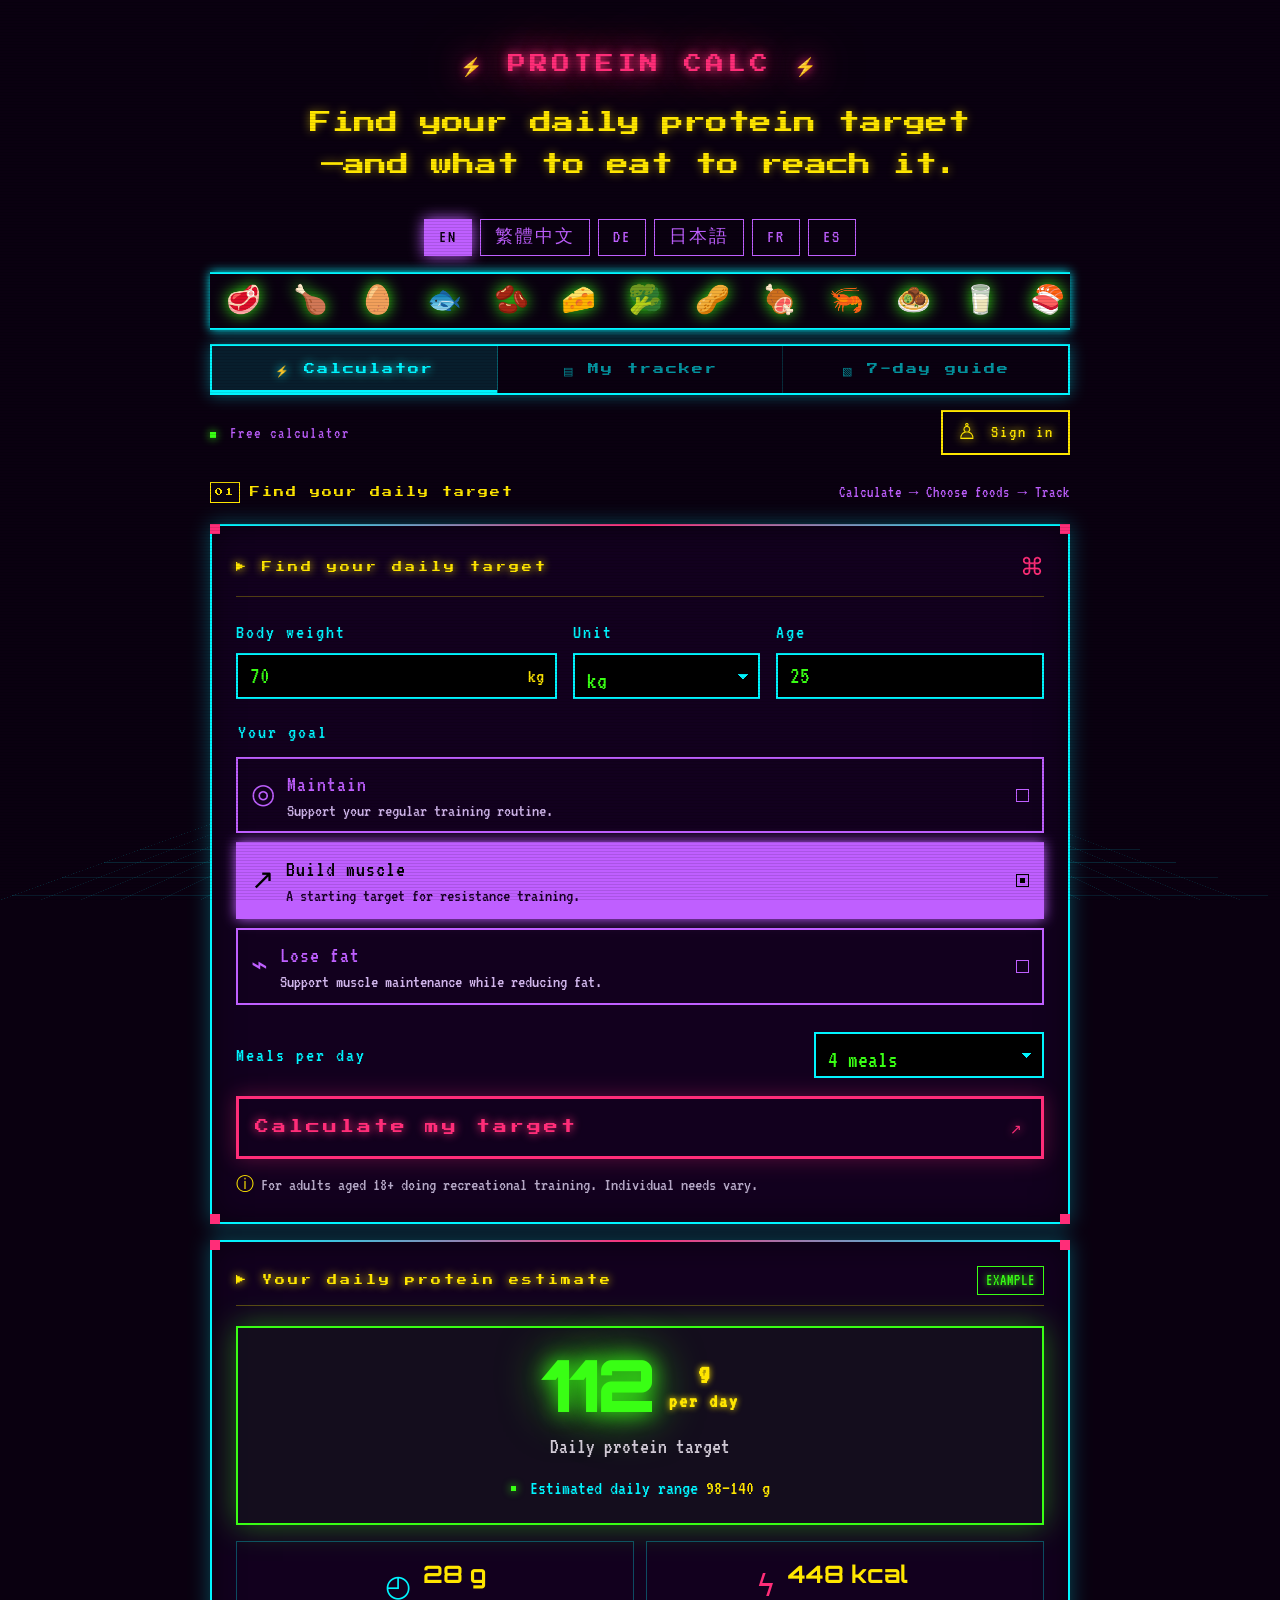
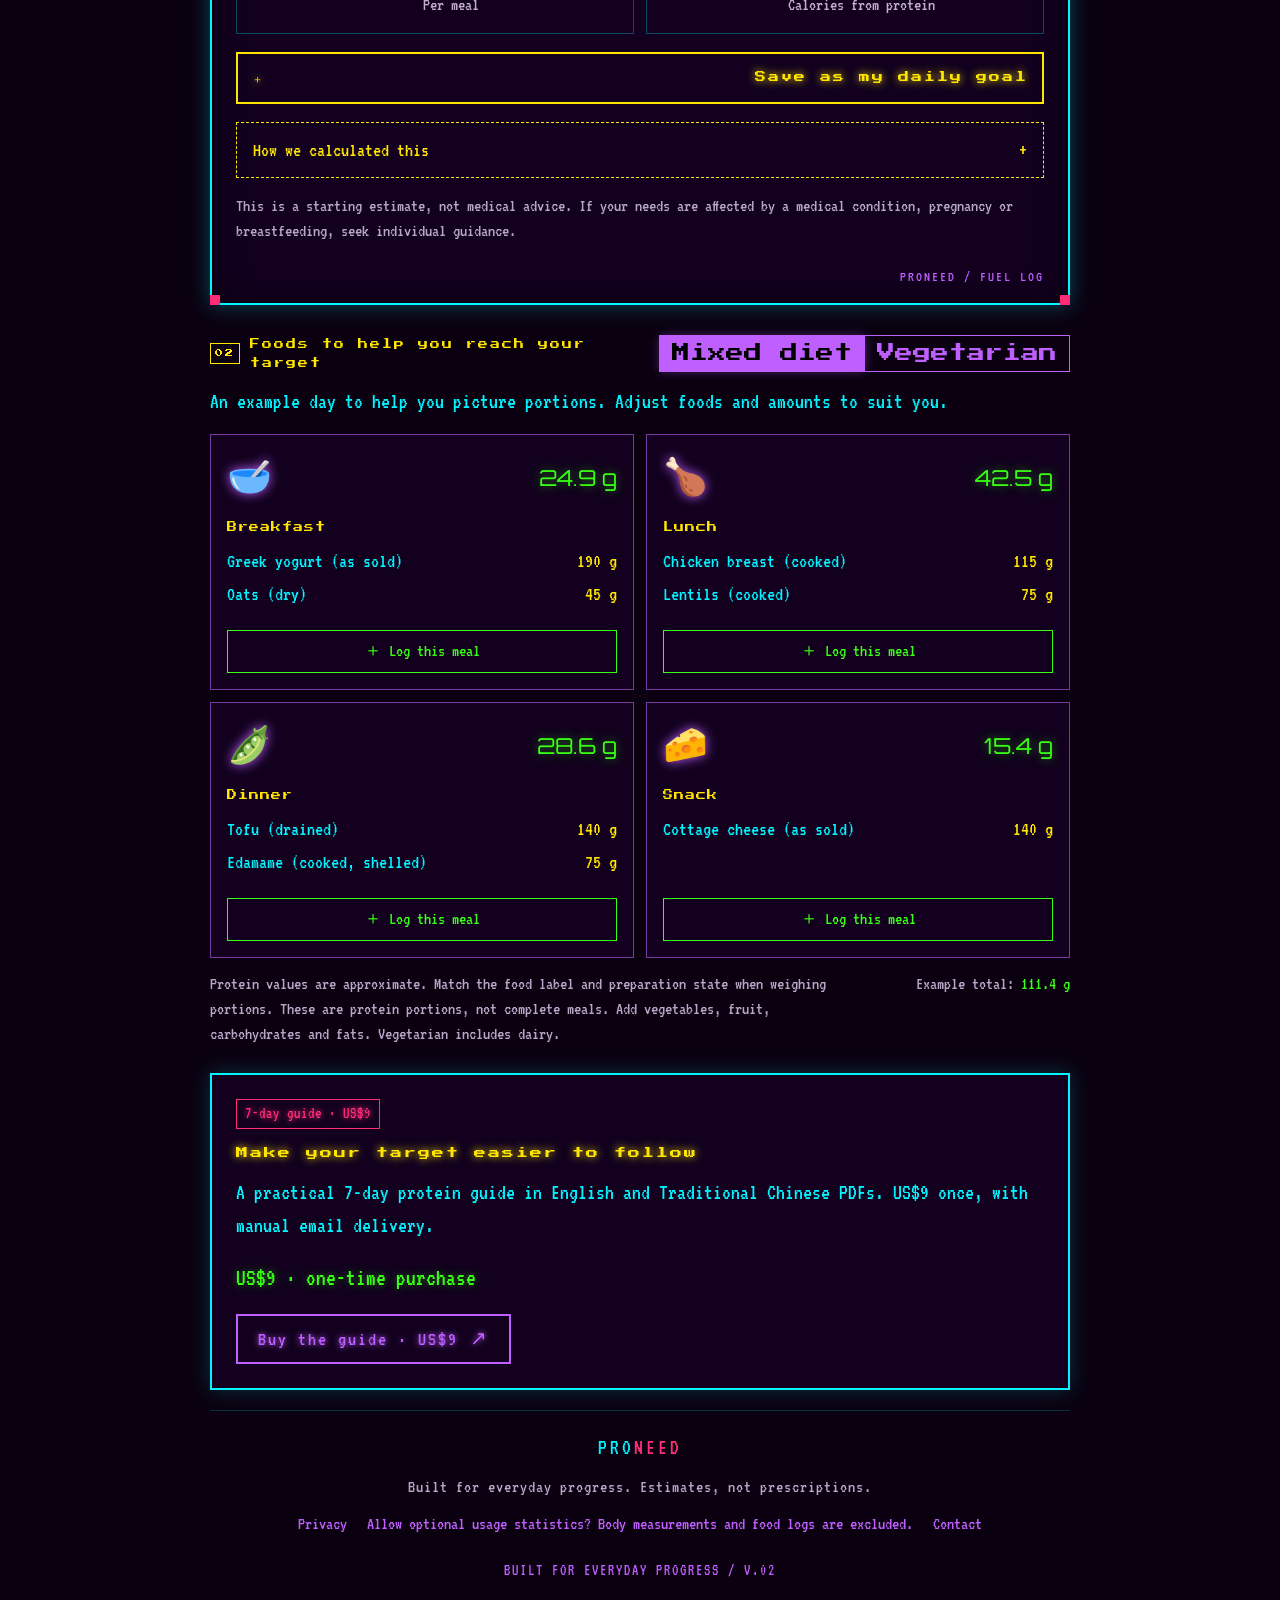
==== commit 5111b0c8: "Add files via upload" ====
--- a/index.html
+++ b/index.html
@@ -1,1025 +1,86 @@
-<!DOCTYPE html>
+<!doctype html>
 <html lang="en">
 <head>
-
-   <!-- Google tag (gtag.js) -->
-<script async src="https://www.googletagmanager.com/gtag/js?id=G-S618RCRWLN"></script>
-<script>
-  window.dataLayer = window.dataLayer || [];
-  function gtag(){dataLayer.push(arguments);}
-  gtag('js', new Date());
-
-  gtag('config', 'G-S618RCRWLN');
-</script>
-  
-<meta charset="UTF-8">
-<meta name="viewport" content="width=device-width, initial-scale=1.0">
-<title>PROTEIN CALC — XTRON-7</title>
-<link href="https://fonts.googleapis.com/css2?family=Press+Start+2P&family=VT323:wght@400&family=Orbitron:wght@400;700;900&display=swap" rel="stylesheet">
-<style>
-  :root {
-    --neon-pink: #ff2d78;
-    --neon-cyan: #00f5ff;
-    --neon-yellow: #ffe600;
-    --neon-green: #39ff14;
-    --neon-purple: #bf5fff;
-    --dark-bg: #0a0010;
-    --dark-card: #12001e;
-    --scanline: rgba(0,0,0,0.3);
-  }
-  * { box-sizing: border-box; margin: 0; padding: 0; }
-  body {
-    background: var(--dark-bg);
-    font-family: 'VT323', monospace;
-    color: var(--neon-cyan);
-    min-height: 100vh;
-    overflow-x: hidden;
-    position: relative;
-  }
-  body::before {
-    content: '';
-    position: fixed;
-    top: 0; left: 0; right: 0; bottom: 0;
-    background: repeating-linear-gradient(0deg, var(--scanline) 0px, var(--scanline) 1px, transparent 1px, transparent 3px);
-    pointer-events: none;
-    z-index: 9999;
-    opacity: 0.35;
-  }
-  body::after {
-    content: '';
-    position: fixed;
-    bottom: 0; left: 0; right: 0;
-    height: 50vh;
-    background: linear-gradient(rgba(0,245,255,0.15) 1px, transparent 1px), linear-gradient(90deg, rgba(0,245,255,0.15) 1px, transparent 1px);
-    background-size: 40px 40px;
-    transform: perspective(400px) rotateX(60deg);
-    transform-origin: bottom center;
-    pointer-events: none;
-    z-index: 0;
-  }
-  .container { max-width: 900px; margin: 0 auto; padding: 20px; position: relative; z-index: 1; }
-
-  /* HEADER */
-  .header { text-align: center; padding: 30px 0 16px; }
-  .title-glow {
-    font-family: 'Press Start 2P', monospace;
-    font-size: clamp(14px, 4vw, 28px);
-    color: var(--neon-pink);
-    text-shadow: 0 0 10px var(--neon-pink), 0 0 30px var(--neon-pink), 0 0 60px var(--neon-pink);
-    letter-spacing: 4px;
-    animation: flicker 4s infinite;
-    line-height: 1.6;
-  }
-  .subtitle {
-    font-family: 'VT323', monospace;
-    font-size: 22px;
-    color: var(--neon-yellow);
-    letter-spacing: 6px;
-    text-shadow: 0 0 10px var(--neon-yellow);
-    margin-top: 8px;
-    animation: pulse 2s ease-in-out infinite;
-  }
-  @keyframes flicker { 0%,100%{opacity:1} 92%{opacity:1} 93%{opacity:0.7} 94%{opacity:1} 97%{opacity:0.85} 98%{opacity:1} }
-  @keyframes pulse { 0%,100%{text-shadow:0 0 10px var(--neon-yellow)} 50%{text-shadow:0 0 25px var(--neon-yellow),0 0 50px var(--neon-yellow)} }
-  @keyframes blink { 50%{opacity:0} }
-  @keyframes resultIn { from{transform:scale(0.95);opacity:0} to{transform:scale(1);opacity:1} }
-  @keyframes marquee { 0%{transform:translateX(0)} 100%{transform:translateX(-50%)} }
-  .blink { animation: blink 1s step-end infinite; }
-
-  /* NAV TABS */
-  .nav-tabs {
-    display: flex;
-    gap: 0;
-    border: 2px solid var(--neon-cyan);
-    box-shadow: 0 0 15px rgba(0,245,255,0.4);
-    margin: 14px 0;
-    overflow: hidden;
-  }
-  .nav-tab {
-    flex: 1;
-    background: transparent;
-    border: none;
-    border-right: 1px solid rgba(0,245,255,0.3);
-    color: var(--neon-cyan);
-    font-family: 'Press Start 2P', monospace;
-    font-size: clamp(8px,1.5vw,11px);
-    padding: 12px 8px;
-    cursor: pointer;
-    letter-spacing: 2px;
-    transition: all 0.2s;
-    opacity: 0.5;
-  }
-  .nav-tab:last-child { border-right: none; }
-  .nav-tab.active {
-    background: rgba(0,245,255,0.12);
-    color: var(--neon-cyan);
-    opacity: 1;
-    text-shadow: 0 0 10px var(--neon-cyan);
-    box-shadow: inset 0 -3px 0 var(--neon-cyan);
-  }
-  .nav-tab:hover:not(.active) { opacity: 0.8; background: rgba(0,245,255,0.05); }
-
-  /* PAGE SECTIONS */
-  .page { display: none; }
-  .page.active { display: block; }
-
-  /* LANG BAR */
-  .lang-bar { display: flex; justify-content: center; gap: 8px; margin: 16px 0; flex-wrap: wrap; }
-  .lang-btn {
-    background: transparent;
-    border: 1px solid var(--neon-purple);
-    color: var(--neon-purple);
-    font-family: 'VT323', monospace;
-    font-size: 18px;
-    padding: 4px 14px;
-    cursor: pointer;
-    transition: all 0.2s;
-    letter-spacing: 2px;
-  }
-  .lang-btn:hover, .lang-btn.active { background: var(--neon-purple); color: var(--dark-bg); box-shadow: 0 0 15px var(--neon-purple); }
-
-  /* MARQUEE */
-  .food-marquee { overflow: hidden; border-top: 2px solid var(--neon-cyan); border-bottom: 2px solid var(--neon-cyan); padding: 6px 0; margin: 14px 0; box-shadow: 0 0 10px var(--neon-cyan); }
-  .marquee-inner { display: flex; animation: marquee 20s linear infinite; white-space: nowrap; }
-  .marquee-item { font-size: 28px; margin: 0 16px; filter: drop-shadow(0 0 8px var(--neon-green)); }
-
-  /* CARD */
-  .card { background: var(--dark-card); border: 2px solid var(--neon-cyan); box-shadow: 0 0 20px rgba(0,245,255,0.3), inset 0 0 30px rgba(0,0,0,0.5); padding: 24px; margin: 16px 0; position: relative; }
-  .card::before { content:''; position:absolute; top:-2px; left:20px; right:20px; height:2px; background:linear-gradient(90deg,transparent,var(--neon-pink),transparent); }
-  .card-corner { position:absolute; width:10px; height:10px; background:var(--neon-pink); }
-  .card-corner.tl{top:-2px;left:-2px} .card-corner.tr{top:-2px;right:-2px} .card-corner.bl{bottom:-2px;left:-2px} .card-corner.br{bottom:-2px;right:-2px}
-
-  .section-label { font-family:'Press Start 2P',monospace; font-size:10px; color:var(--neon-yellow); letter-spacing:3px; text-shadow:0 0 8px var(--neon-yellow); margin-bottom:16px; border-bottom:1px solid rgba(255,230,0,0.3); padding-bottom:8px; }
-
-  /* FORM */
-  .form-grid { display:grid; grid-template-columns:repeat(auto-fit,minmax(200px,1fr)); gap:16px; }
-  .form-group { display:flex; flex-direction:column; gap:6px; }
-  label { font-size:18px; color:var(--neon-cyan); letter-spacing:2px; }
-  input[type="number"], input[type="text"], input[type="password"], select {
-    background:#000; border:2px solid var(--neon-cyan); color:var(--neon-green);
-    font-family:'VT323',monospace; font-size:22px; padding:8px 12px; outline:none;
-    transition:border-color 0.2s,box-shadow 0.2s; width:100%;
-    -webkit-appearance:none; appearance:none;
-  }
-  input[type="text"], input[type="password"] { font-size:20px; }
-  input:focus, select:focus { border-color:var(--neon-pink); box-shadow:0 0 15px var(--neon-pink); color:var(--neon-pink); }
-  select option { background:#0a0010; color:var(--neon-green); }
-
-  /* RADIO */
-  .radio-group { display:flex; gap:10px; flex-wrap:wrap; }
-  .radio-label { cursor:pointer; border:2px solid var(--neon-purple); padding:6px 14px; font-size:18px; color:var(--neon-purple); transition:all 0.2s; letter-spacing:1px; }
-  .radio-label input { display:none; }
-  .radio-label.selected,.radio-label:hover { background:var(--neon-purple); color:#000; box-shadow:0 0 12px var(--neon-purple); }
-
-  /* BUTTONS */
-  .calc-btn {
-    width:100%; padding:16px; background:transparent; border:3px solid var(--neon-pink);
-    color:var(--neon-pink); font-family:'Press Start 2P',monospace; font-size:clamp(10px,2vw,14px);
-    letter-spacing:3px; cursor:pointer; margin-top:20px; transition:all 0.2s;
-    text-shadow:0 0 10px var(--neon-pink); box-shadow:0 0 20px rgba(255,45,120,0.3);
-    position:relative; overflow:hidden;
-  }
-  .calc-btn::before { content:''; position:absolute; top:0; left:-100%; width:100%; height:100%; background:linear-gradient(90deg,transparent,rgba(255,45,120,0.3),transparent); transition:left 0.4s; }
-  .calc-btn:hover::before { left:100%; }
-  .calc-btn:hover { background:var(--neon-pink); color:#000; box-shadow:0 0 40px var(--neon-pink),0 0 80px rgba(255,45,120,0.5); }
-  .calc-btn:active { transform:scale(0.98); }
-
-  .retro-btn {
-    background:transparent; border:2px solid var(--neon-green); color:var(--neon-green);
-    font-family:'VT323',monospace; font-size:20px; padding:8px 20px; cursor:pointer;
-    letter-spacing:2px; transition:all 0.2s; text-shadow:0 0 6px var(--neon-green);
-  }
-  .retro-btn:hover { background:var(--neon-green); color:#000; box-shadow:0 0 15px var(--neon-green); }
-  .retro-btn.danger { border-color:var(--neon-pink); color:var(--neon-pink); text-shadow:0 0 6px var(--neon-pink); }
-  .retro-btn.danger:hover { background:var(--neon-pink); color:#000; box-shadow:0 0 15px var(--neon-pink); }
-  .retro-btn.sm { font-size:16px; padding:4px 12px; }
-  .retro-btn.purple { border-color:var(--neon-purple); color:var(--neon-purple); text-shadow:0 0 6px var(--neon-purple); }
-  .retro-btn.purple:hover { background:var(--neon-purple); color:#000; }
-  .retro-btn.full { width:100%; margin-top:12px; }
-
-  /* RESULT */
-  .result-box { display:none; margin-top:16px; }
-  .result-box.show { display:block; }
-  .result-main { text-align:center; padding:20px; border:2px solid var(--neon-green); box-shadow:0 0 30px rgba(57,255,20,0.4); background:rgba(57,255,20,0.05); margin-bottom:16px; animation:resultIn 0.5s ease-out; }
-  .result-number { font-family:'Orbitron',monospace; font-size:clamp(40px,10vw,72px); font-weight:900; color:var(--neon-green); text-shadow:0 0 20px var(--neon-green),0 0 50px var(--neon-green); line-height:1; }
-  .result-unit { font-size:24px; color:var(--neon-yellow); letter-spacing:4px; }
-  .result-label { font-size:20px; color:#aaa; margin-top:8px; }
-  .breakdown { border:1px solid rgba(0,245,255,0.3); }
-  .breakdown-row { display:flex; justify-content:space-between; align-items:center; padding:10px 16px; border-bottom:1px solid rgba(0,245,255,0.1); font-size:20px; transition:background 0.2s; }
-  .breakdown-row:hover { background:rgba(0,245,255,0.05); }
-  .breakdown-row:last-child { border-bottom:none; }
-  .breakdown-emoji { font-size:24px; margin-right:8px; }
-  .breakdown-food { color:var(--neon-cyan); }
-  .breakdown-val { color:var(--neon-yellow); font-family:'Orbitron',monospace; font-size:18px; }
-  .breakdown-bar-wrap { flex:1; margin:0 16px; height:8px; background:rgba(255,255,255,0.1); }
-  .breakdown-bar { height:100%; background:linear-gradient(90deg,var(--neon-cyan),var(--neon-purple)); transition:width 1s ease; box-shadow:0 0 6px var(--neon-cyan); }
-  .tip-box { border:1px dashed var(--neon-yellow); padding:12px 16px; margin-top:12px; font-size:20px; color:var(--neon-yellow); text-shadow:0 0 6px var(--neon-yellow); letter-spacing:1px; line-height:1.5; }
-  .tip-box span { color:var(--neon-pink); }
-
-  /* FOOD GRID */
-  .food-grid { display:grid; grid-template-columns:repeat(auto-fill,minmax(150px,1fr)); gap:10px; margin-top:10px; }
-  .food-card { border:1px solid rgba(191,95,255,0.4); padding:10px; text-align:center; cursor:pointer; transition:all 0.2s; background:rgba(191,95,255,0.05); }
-  .food-card:hover { border-color:var(--neon-purple); box-shadow:0 0 15px var(--neon-purple); transform:translateY(-2px); }
-  .food-card-emoji { font-size:32px; display:block; }
-  .food-card-name { font-size:16px; color:var(--neon-cyan); margin-top:4px; }
-  .food-card-prot { font-size:20px; color:var(--neon-green); font-family:'Orbitron'; }
-
-  /* ── TRACKER ── */
-  /* Auth screen */
-  .auth-wrap { max-width:440px; margin:0 auto; }
-  .auth-toggle { display:flex; gap:0; border:2px solid var(--neon-purple); margin-bottom:20px; overflow:hidden; }
-  .auth-toggle-btn { flex:1; background:transparent; border:none; color:var(--neon-purple); font-family:'Press Start 2P',monospace; font-size:9px; padding:10px; cursor:pointer; letter-spacing:2px; transition:all 0.2s; opacity:0.5; }
-  .auth-toggle-btn.active { background:var(--neon-purple); color:#000; opacity:1; }
-  .auth-err { color:var(--neon-pink); font-size:18px; margin-bottom:8px; display:none; text-shadow:0 0 6px var(--neon-pink); }
-
-  /* Tracker nav */
-  .tracker-nav { display:flex; gap:6px; margin-bottom:16px; }
-  .tracker-tab { flex:1; background:transparent; border:1px solid rgba(0,245,255,0.3); color:rgba(0,245,255,0.5); font-family:'VT323',monospace; font-size:18px; padding:8px; cursor:pointer; letter-spacing:2px; transition:all 0.2s; }
-  .tracker-tab.active { border-color:var(--neon-cyan); color:var(--neon-cyan); background:rgba(0,245,255,0.08); text-shadow:0 0 8px var(--neon-cyan); }
-  .tracker-panel { display:none; }
-  .tracker-panel.active { display:block; }
-
-  /* User bar */
-  .user-bar { display:flex; justify-content:space-between; align-items:center; padding:10px 16px; border:1px solid rgba(0,245,255,0.2); margin-bottom:16px; background:rgba(0,245,255,0.04); }
-  .user-avatar { width:36px; height:36px; border:2px solid var(--neon-cyan); display:flex; align-items:center; justify-content:center; font-family:'Press Start 2P',monospace; font-size:12px; color:var(--neon-cyan); text-shadow:0 0 8px var(--neon-cyan); flex-shrink:0; }
-  .user-info { margin-left:10px; }
-  .user-name { font-size:20px; color:var(--neon-cyan); letter-spacing:2px; }
-  .user-goal { font-size:16px; color:rgba(0,245,255,0.5); }
-
-  /* Metrics */
-  .metric-row { display:grid; grid-template-columns:repeat(3,1fr); gap:10px; margin-bottom:14px; }
-  .metric-box { border:1px solid rgba(0,245,255,0.25); padding:12px; text-align:center; background:rgba(0,245,255,0.03); }
-  .metric-val { font-family:'Orbitron',monospace; font-size:22px; color:var(--neon-green); }
-  .metric-lbl { font-size:14px; color:rgba(0,245,255,0.5); margin-top:4px; }
-
-  /* Progress bar */
-  .prog-wrap { height:10px; background:rgba(255,255,255,0.08); margin:8px 0 14px; border:1px solid rgba(0,245,255,0.2); }
-  .prog-bar { height:100%; background:var(--neon-green); transition:width 0.6s; box-shadow:0 0 8px var(--neon-green); }
-  .prog-bar.over { background:var(--neon-pink); box-shadow:0 0 8px var(--neon-pink); }
-
-  /* Log entries */
-  .log-entry { display:flex; justify-content:space-between; align-items:center; padding:10px 0; border-bottom:1px solid rgba(0,245,255,0.1); font-size:18px; }
-  .log-entry:last-child { border-bottom:none; }
-  .log-food-name { color:var(--neon-cyan); letter-spacing:1px; }
-  .log-detail { font-size:15px; color:rgba(0,245,255,0.4); }
-  .log-prot { font-family:'Orbitron',monospace; font-size:18px; color:var(--neon-yellow); margin-right:10px; }
-  .empty-msg { text-align:center; padding:24px 0; font-size:20px; color:rgba(0,245,255,0.3); letter-spacing:2px; }
-
-  /* History */
-  .hist-row { display:flex; align-items:center; gap:10px; padding:8px 0; border-bottom:1px solid rgba(0,245,255,0.08); }
-  .hist-row:last-child { border-bottom:none; }
-  .hist-date { font-size:16px; color:rgba(0,245,255,0.5); width:60px; flex-shrink:0; }
-  .hist-bar-wrap { flex:1; height:8px; background:rgba(255,255,255,0.06); }
-  .hist-bar { height:100%; background:var(--neon-cyan); box-shadow:0 0 4px var(--neon-cyan); transition:width 0.8s; }
-  .hist-bar.met { background:var(--neon-green); box-shadow:0 0 4px var(--neon-green); }
-  .hist-val { font-family:'Orbitron',monospace; font-size:14px; color:var(--neon-yellow); width:48px; text-align:right; flex-shrink:0; }
-  .hist-check { color:var(--neon-green); font-size:18px; margin-left:4px; }
-
-  /* Add food inline select */
-  .preset-grid { display:grid; grid-template-columns:repeat(auto-fill,minmax(120px,1fr)); gap:6px; margin-bottom:12px; }
-  .preset-btn { background:rgba(191,95,255,0.06); border:1px solid rgba(191,95,255,0.3); color:var(--neon-purple); font-family:'VT323',monospace; font-size:16px; padding:6px 8px; cursor:pointer; transition:all 0.2s; text-align:center; line-height:1.3; }
-  .preset-btn:hover,.preset-btn.sel { background:var(--neon-purple); color:#000; box-shadow:0 0 10px var(--neon-purple); }
-
-  /* Save calc to tracker btn */
-  .save-calc-btn {
-    width:100%; padding:12px; background:transparent; border:2px solid var(--neon-yellow);
-    color:var(--neon-yellow); font-family:'Press Start 2P',monospace; font-size:clamp(8px,1.5vw,11px);
-    letter-spacing:2px; cursor:pointer; margin-top:12px; transition:all 0.2s;
-    text-shadow:0 0 8px var(--neon-yellow); box-shadow:0 0 10px rgba(255,230,0,0.2);
-  }
-  .save-calc-btn:hover { background:var(--neon-yellow); color:#000; box-shadow:0 0 20px var(--neon-yellow); }
-  .save-calc-btn:disabled { opacity:0.3; cursor:not-allowed; }
-
-  /* Scrollbar */
-  ::-webkit-scrollbar { width:6px; }
-  ::-webkit-scrollbar-track { background:#000; }
-  ::-webkit-scrollbar-thumb { background:var(--neon-pink); }
-
-  /* Footer */
-  .footer { text-align:center; font-size:16px; color:rgba(0,245,255,0.4); padding:20px; letter-spacing:3px; border-top:1px solid rgba(0,245,255,0.1); margin-top:20px; }
-  .footer-contact { margin-top:10px; color:var(--neon-purple); }
-  .footer-contact a {
-    color:var(--neon-purple);
-    text-decoration:none;
-    text-shadow:0 0 8px rgba(191,95,255,0.75);
-    overflow-wrap:anywhere;
-    transition:color 0.2s, text-shadow 0.2s;
-  }
-  .footer-contact a:hover,
-  .footer-contact a:focus-visible {
-    color:var(--neon-cyan);
-    text-shadow:0 0 12px var(--neon-cyan);
-  }
-
-
-</style>
+  <meta charset="utf-8">
+  <meta name="viewport" content="width=device-width,initial-scale=1">
+  <meta name="description" content="Find your daily protein target—and what to eat to reach it. Free protein calculator, food examples, and a daily food log with ProNeed.">
+  <meta name="theme-color" content="#0a0010">
+  <title>ProNeed — Protein Calculator & Daily Tracker</title>
+  <link rel="icon" href="favicon.svg" type="image/svg+xml">
+  <link rel="preconnect" href="https://fonts.googleapis.com">
+  <link rel="preconnect" href="https://fonts.gstatic.com" crossorigin>
+  <link href="https://fonts.googleapis.com/css2?family=Press+Start+2P&family=VT323:wght@400&family=Orbitron:wght@400;700;900&display=swap" rel="stylesheet">
+  <link rel="stylesheet" href="styles.css">
+  <link rel="stylesheet" href="traditional-chinese.css">
+  <script type="module" src="app.js"></script>
 </head>
 <body>
-<div class="container">
+  <a class="skip-link" href="#main">Skip to calculator</a>
+  <div class="ambient ambient-one" aria-hidden="true"></div><div class="ambient ambient-two" aria-hidden="true"></div>
+  <div class="site-shell">
+    <header class="site-header">
+      <a class="brand" href="#calculator" aria-label="ProNeed home"><span class="brand-name" data-i18n="retroTitle">⚡ PROTEIN CALC ⚡</span></a>
+      <h1 id="hero-heading" class="hero-headline" data-i18n="heroTitle">Find your daily protein target—and what to eat to reach it.</h1>
+    </header>
+    <div class="utility-bar"><div class="languages" role="group" aria-label="Language" id="language-buttons"></div></div>
+    <div class="food-marquee" aria-hidden="true"><div class="marquee-inner"><div class="marquee-group"><span>🥩</span><span>🍗</span><span>🥚</span><span>🐟</span><span>🫘</span><span>🧀</span><span>🥦</span><span>🥜</span><span>🍖</span><span>🦐</span><span>🧆</span><span>🥛</span><span>🍣</span></div><div class="marquee-group"><span>🥩</span><span>🍗</span><span>🥚</span><span>🐟</span><span>🫘</span><span>🧀</span><span>🥦</span><span>🥜</span><span>🍖</span><span>🦐</span><span>🧆</span><span>🥛</span><span>🍣</span></div></div></div>
+    <nav class="main-nav" aria-label="Main navigation">
+      <button type="button" class="nav-link active" data-page="calculator" aria-current="page" data-i18n="navCalculator">Calculator</button>
+      <button type="button" class="nav-link" data-page="tracker" data-i18n="navTracker">My tracker</button>
+      <a class="nav-link" href="#guide" data-i18n="navGuide">7-day guide</a>
+    </nav>
+    <div class="account-strip"><span class="terminal-label"><span class="status-dot"></span> <span data-i18n="freeBadge">Free calculator</span></span><button type="button" class="button button-outline button-small" id="account-button"><span class="person-icon" aria-hidden="true">♙</span><span data-i18n="signIn">Sign in</span></button></div>
+    <main id="main">
+      <section id="calculator-page" class="page-section">
+        <div class="section-topline"><span><span class="step-index">01</span> <span data-i18n="calculatorTitle">Find your daily target</span></span><span class="topline-hint" data-i18n="stepsHint">Calculate → Choose foods → Track</span></div>
+        <div class="calculator-layout" id="calculator">
+          <section class="panel input-panel" aria-labelledby="input-heading"><span class="card-corner tl" aria-hidden="true"></span><span class="card-corner tr" aria-hidden="true"></span><span class="card-corner bl" aria-hidden="true"></span><span class="card-corner br" aria-hidden="true"></span>
+            <div class="panel-heading"><h2 id="input-heading" data-i18n="calculatorTitle">Your protein calculator</h2><span class="panel-mark" aria-hidden="true">⌘</span></div>
+            <form id="calculator-form" novalidate>
+              <div class="form-row weight-row"><div class="field"><label for="weight" data-i18n="weight">Body weight</label><div class="input-suffix"><input id="weight" name="weight" type="number" min="20" max="300" step="0.1" value="70" inputmode="decimal" required aria-describedby="calc-error"><span id="weight-unit-label">kg</span></div></div><div class="field unit-field"><label for="unit" data-i18n="unit">Unit</label><select id="unit" name="unit"><option value="kg">kg</option><option value="lbs">lb</option></select></div><div class="field age-field"><label for="age" data-i18n="age">Age</label><input id="age" name="age" type="number" min="18" max="100" step="1" value="25" inputmode="numeric" required></div></div>
+              <fieldset class="goal-field"><legend data-i18n="goal">What are you working toward?</legend>
+                <label class="goal-option"><input type="radio" name="goal" value="maintain"><span class="goal-symbol" aria-hidden="true">◎</span><span><strong data-i18n="goalMaintain">Stay active</strong><small data-i18n="goalMaintainHint">Support your everyday routine</small></span><span class="radio-mark"></span></label>
+                <label class="goal-option"><input type="radio" name="goal" value="build" checked><span class="goal-symbol" aria-hidden="true">↗</span><span><strong data-i18n="goalBuild">Build muscle</strong><small data-i18n="goalBuildHint">Fuel your strength training</small></span><span class="radio-mark"></span></label>
+                <label class="goal-option"><input type="radio" name="goal" value="lose"><span class="goal-symbol" aria-hidden="true">⌁</span><span><strong data-i18n="goalLose">Support fat loss</strong><small data-i18n="goalLoseHint">Keep protein in your routine</small></span><span class="radio-mark"></span></label>
+              </fieldset>
+              <div class="field meals-field"><label for="meal-count" data-i18n="meals">Meals per day</label><select id="meal-count" name="meals"><option value="3" data-i18n="threeMeals">3 meals</option><option value="4" selected data-i18n="fourMeals">3 meals + a snack</option></select></div>
+              <p id="calc-error" class="form-error" role="alert" hidden></p>
+              <button class="button button-primary button-full" type="submit"><span data-i18n="calculate">CALCULATE MY TARGET</span><span aria-hidden="true">↗</span></button>
+              <p class="input-footnote"><span aria-hidden="true">ⓘ</span> <span data-i18n="adultNote">A starting estimate for healthy, active adults 18+.</span></p>
+            </form>
+          </section>
 
-  <!-- HEADER -->
-  <div class="header">
-    <div class="title-glow" id="main-title">⚡ PROTEIN CALC ⚡</div>
-    <div class="subtitle" id="main-sub">◆ XTRON-7 MUSCLE EDITION ◆</div>
+          <section class="panel result-panel" aria-labelledby="result-heading"><span class="card-corner tl" aria-hidden="true"></span><span class="card-corner tr" aria-hidden="true"></span><span class="card-corner bl" aria-hidden="true"></span><span class="card-corner br" aria-hidden="true"></span>
+            <div class="panel-heading"><h2 id="result-heading" data-i18n="resultTitle">Your daily protein estimate</h2><span class="pill pill-lime" id="result-kind">EXAMPLE</span></div>
+            <div class="result-display"><div class="result-number"><span id="result-target">112</span><span class="result-grams">g<span data-i18n="perDay">per day</span></span></div><p data-i18n="dailyTarget">Your daily protein starting target</p><div class="result-range"><span class="status-dot"></span><span data-i18n="rangeLabel">Suggested range</span> <strong id="result-range">98–140 g</strong></div></div>
+            <div class="result-metrics"><div><span class="metric-icon" aria-hidden="true">◴</span><span><strong id="result-meal">28 g</strong><small data-i18n="perMeal">per meal</small></span></div><div><span class="metric-icon pink" aria-hidden="true">ϟ</span><span><strong id="result-calories">448 kcal</strong><small data-i18n="proteinCalories">from protein only</small></span></div></div>
+            <button type="button" class="button button-outline button-full" id="save-target"><span aria-hidden="true">＋</span><span data-i18n="saveGoal">Use this as my daily goal</span></button>
+            <details class="method"><summary><span data-i18n="howCalculated">How is this calculated?</span><span aria-hidden="true">+</span></summary><p id="method-description" data-i18n="methodBody"></p><p id="method-numbers"></p><a href="https://doi.org/10.1186/s12970-017-0177-8" target="_blank" rel="noopener noreferrer" data-i18n="sources">Read the research ↗</a></details>
+            <p class="estimate-footnote" data-i18n="estimateNote">An estimate, not a prescription. Your routine and individual needs matter.</p>
+            <div class="result-corner" aria-hidden="true">PRO<span>NEED</span> / FUEL LOG</div>
+          </section>
+        </div>
+
+        <section class="meal-section" aria-labelledby="meal-heading"><div class="section-topline"><span><span class="step-index">02</span> <span data-i18n="mealTitle">MAKE IT A MEAL</span></span><div class="segmented" role="group" aria-label="Meal example preference"><button type="button" class="active" data-diet="mixed" aria-pressed="true" data-i18n="mixedDiet">Mixed diet</button><button type="button" data-diet="vegetarian" aria-pressed="false" data-i18n="vegetarianDiet">Vegetarian</button></div></div><h2 id="meal-heading" class="section-heading" data-i18n="mealDescription">Less guesswork. More everyday food.</h2><div class="meal-cards" id="meal-cards"></div><div class="meal-footnote"><p data-i18n="portionNote">Illustrative portions; brands and preparation change the numbers. Add other foods for balanced meals.</p><span><span data-i18n="exampleTotal">Example day</span>: <strong id="meal-total"></strong></span></div></section>
+      </section>
+
+      <section id="tracker-page" class="page-section" hidden aria-labelledby="tracker-heading">
+        <div class="tracker-heading"><div><p class="eyebrow">YOUR DAILY CHECK-IN / 03</p><h1 id="tracker-heading" data-i18n="trackerTitle">SMALL WINS. EVERY DAY.</h1><p class="hero-description" data-i18n="trackerDescription">Keep an eye on your protein. One meal at a time.</p></div><span id="tracker-mode" class="pill pill-lime" data-i18n="demoBadge">DEMO</span></div>
+        <div class="notice" id="tracker-notice"><span aria-hidden="true">ⓘ</span><span id="tracker-notice-text" data-i18n="demoNotice">Sample tracker. Changes stay in this demo and do not sync.</span><button class="text-button" id="tracker-signin" type="button" data-i18n="signIn">Sign in</button></div>
+        <div class="tracker-toolbar"><div class="segmented"><button type="button" class="active" data-tracker-tab="today" data-i18n="today">Today</button><button type="button" data-tracker-tab="history" data-i18n="history">History</button><button type="button" data-tracker-tab="settings" data-i18n="settings">Settings</button></div><div class="sync-label"><span id="sync-status"></span><button class="text-button" type="button" id="sync-button" data-i18n="syncNow">Refresh</button></div></div>
+        <div id="tracker-today" class="tracker-tab-panel"><div class="tracker-layout"><section class="panel today-panel"><span class="card-corner tl" aria-hidden="true"></span><span class="card-corner tr" aria-hidden="true"></span><span class="card-corner bl" aria-hidden="true"></span><span class="card-corner br" aria-hidden="true"></span><div class="panel-heading"><h2 data-i18n="today">Today</h2><time id="today-label"></time></div><div class="today-progress"><div><span id="tracker-consumed">0</span><small>g</small><p data-i18n="consumed">consumed</p></div><div class="remaining-box"><strong id="tracker-remaining">120 g</strong><span data-i18n="remaining">remaining</span></div></div><div class="progress-track" role="progressbar" id="tracker-progress" aria-label="Daily protein goal" aria-valuemin="0" aria-valuemax="120" aria-valuenow="0"><span id="tracker-progress-bar"></span></div><p class="progress-caption"><span id="tracker-percentage">0%</span><span id="tracker-goal-caption">120 g</span></p><div id="food-entries" class="food-entries"></div></section><section class="panel add-panel"><span class="card-corner tl" aria-hidden="true"></span><span class="card-corner tr" aria-hidden="true"></span><span class="card-corner bl" aria-hidden="true"></span><span class="card-corner br" aria-hidden="true"></span><div class="panel-heading"><h2 data-i18n="addFoodTitle">ADD A LITTLE FUEL</h2><span class="panel-mark">＋</span></div><div class="preset-grid" id="food-presets"></div><form id="food-form" novalidate><div class="field"><label for="food-name" data-i18n="foodName">Food name</label><input id="food-name" maxlength="120" autocomplete="off" required></div><div class="form-row"><div class="field"><label for="food-amount" data-i18n="amount">Amount (g)</label><input type="number" id="food-amount" min="0.1" max="2000" step="0.1" inputmode="decimal" required></div><div class="field"><label for="food-protein" data-i18n="proteinPer100">Protein / 100 g</label><input type="number" id="food-protein" min="0" max="100" step="0.1" inputmode="decimal" required></div></div><div class="food-preview"><span data-i18n="proteinWord">Protein</span><strong id="food-preview">— g</strong></div><p id="food-error" class="form-error" role="alert" hidden></p><button class="button button-primary button-full" type="submit"><span data-i18n="addFood">Add to today</span><span aria-hidden="true">＋</span></button></form></section></div></div>
+        <div id="tracker-history" class="tracker-tab-panel" hidden><section class="panel"><span class="card-corner tl" aria-hidden="true"></span><span class="card-corner tr" aria-hidden="true"></span><span class="card-corner bl" aria-hidden="true"></span><span class="card-corner br" aria-hidden="true"></span><div class="panel-heading"><h2 data-i18n="history">History</h2><span class="pill" data-i18n="sevenDays">7 days</span></div><div class="history-metrics"><div><strong id="history-average">—</strong><span data-i18n="average">7-day daily average</span></div><div><strong id="history-met">—</strong><span data-i18n="daysMet">Days target reached</span></div></div><div id="history-chart" class="history-chart"></div><p class="muted small" data-i18n="allHistory">Your older entries are kept. Export your data for the full history.</p></section></div>
+        <div id="tracker-settings" class="tracker-tab-panel" hidden><div class="settings-layout"><section class="panel"><span class="card-corner tl" aria-hidden="true"></span><span class="card-corner tr" aria-hidden="true"></span><span class="card-corner bl" aria-hidden="true"></span><span class="card-corner br" aria-hidden="true"></span><div class="panel-heading"><h2 data-i18n="goalSettings">Daily goal</h2></div><form id="goal-form" class="inline-form" novalidate><div class="field"><label for="settings-goal" data-i18n="dailyTarget">Daily protein target</label><div class="input-suffix"><input type="number" id="settings-goal" min="40" max="500" step="1" required><span>g</span></div></div><button type="submit" class="button button-primary" data-i18n="saveSettings">Save goal</button></form><p id="settings-error" class="form-error" role="alert" hidden></p><div class="settings-actions"><button type="button" class="button button-outline" id="export-button" data-i18n="exportData">Export my data</button><button type="button" class="text-button danger" id="clear-button" data-i18n="clearEntries">Clear food entries</button></div></section><section class="panel"><span class="card-corner tl" aria-hidden="true"></span><span class="card-corner tr" aria-hidden="true"></span><span class="card-corner bl" aria-hidden="true"></span><span class="card-corner br" aria-hidden="true"></span><div class="panel-heading"><h2 data-i18n="importOldData">Bring your old food log</h2></div><p class="muted small" data-i18n="importNotice">Import a profile from the previous version on this browser. Original records stay untouched.</p><div id="legacy-import-controls"><div class="field"><label for="legacy-profile" data-i18n="chooseProfile">Choose your old profile</label><select id="legacy-profile"></select></div><button type="button" class="button button-outline button-full" id="import-button" data-i18n="importData">Import selected log</button></div><p class="muted small" id="legacy-info"></p></section></div></div>
+      </section>
+
+      <section id="guide" class="guide-section"><div class="guide-copy"><p class="eyebrow"><span class="pill pill-pink" data-i18n="guideBadge">7-DAY GUIDE · US$9</span></p><h2 data-i18n="guideTitle">Make your target easier to follow</h2><p data-i18n="guideDescription">A practical 7-day protein guide in English and Traditional Chinese PDFs, with manual email delivery.</p><p class="guide-price" data-i18n="guidePrice">US$9 · one-time purchase</p><button type="button" id="guide-button" class="button button-outline"><span data-i18n="guideButton">Buy the guide · US$9</span><span aria-hidden="true">↗</span></button></div></section>
+    </main>
+    <footer class="site-footer"><div class="footer-brand">PRO<span>NEED</span><p data-i18n="footerNote">A little more intention. One meal at a time.</p></div><div class="footer-links"><button type="button" id="privacy-button" data-i18n="privacy">Privacy</button><button type="button" id="analytics-button" data-i18n="analyticsChoice">Usage preferences</button><a href="mailto:felicityahawhale@gmail.com" data-i18n="contact">Contact ↗</a><span class="footer-version">BUILT FOR EVERYDAY PROGRESS / V.02</span></div></footer>
   </div>
 
-  <!-- LANG BAR -->
-  <div class="lang-bar">
-    <button class="lang-btn active" onclick="setLang('en',event)">EN</button>
-    <button class="lang-btn" onclick="setLang('zh',event)">中文</button>
-    <button class="lang-btn" onclick="setLang('de',event)">DE</button>
-    <button class="lang-btn" onclick="setLang('ja',event)">日本語</button>
-    <button class="lang-btn" onclick="setLang('fr',event)">FR</button>
-    <button class="lang-btn" onclick="setLang('es',event)">ES</button>
-  </div>
-
-  <!-- MARQUEE -->
-  <div class="food-marquee">
-    <div class="marquee-inner">
-      <span class="marquee-item">🥩</span><span class="marquee-item">🍗</span><span class="marquee-item">🥚</span>
-      <span class="marquee-item">🐟</span><span class="marquee-item">🫘</span><span class="marquee-item">🧀</span>
-      <span class="marquee-item">🥦</span><span class="marquee-item">🥜</span><span class="marquee-item">🍖</span>
-      <span class="marquee-item">🦐</span><span class="marquee-item">🧆</span><span class="marquee-item">🥛</span>
-      <span class="marquee-item">🫀</span><span class="marquee-item">🍣</span><span class="marquee-item">🥩</span>
-      <span class="marquee-item">🥩</span><span class="marquee-item">🍗</span><span class="marquee-item">🥚</span>
-      <span class="marquee-item">🐟</span><span class="marquee-item">🫘</span><span class="marquee-item">🧀</span>
-      <span class="marquee-item">🥦</span><span class="marquee-item">🥜</span><span class="marquee-item">🍖</span>
-      <span class="marquee-item">🦐</span><span class="marquee-item">🧆</span><span class="marquee-item">🥛</span>
-      <span class="marquee-item">🫀</span><span class="marquee-item">🍣</span><span class="marquee-item">🥩</span>
-    </div>
-  </div>
-
-  <!-- MAIN NAV -->
-  <div class="nav-tabs">
-    <button class="nav-tab active" onclick="switchPage('calc',this)" id="nav-calc">⚡ CALCULATOR</button>
-    <button class="nav-tab" onclick="switchPage('tracker',this)" id="nav-tracker">📋 MY TRACKER</button>
-  </div>
-
-  <!-- ════════════════════════════════════════
-       PAGE 1 — CALCULATOR
-  ════════════════════════════════════════ -->
-  <div class="page active" id="page-calc">
-
-    <!-- INPUT -->
-    <div class="card" style="position:relative">
-      <div class="card-corner tl"></div><div class="card-corner tr"></div>
-      <div class="card-corner bl"></div><div class="card-corner br"></div>
-      <div class="section-label" id="lbl-input">▶ INPUT DATA</div>
-      <div class="form-grid">
-        <div class="form-group">
-          <label id="lbl-weight">⚖ WEIGHT</label>
-          <input type="number" id="weight" placeholder="70" min="20" max="300" value="70">
-        </div>
-        <div class="form-group">
-          <label id="lbl-unit">📐 UNIT</label>
-          <select id="unit-select"><option value="kg">KG</option><option value="lbs">LBS</option></select>
-        </div>
-        <div class="form-group">
-          <label id="lbl-age">🎂 AGE</label>
-          <input type="number" id="age" placeholder="25" min="10" max="100" value="25">
-        </div>
-        <div class="form-group">
-          <label id="lbl-goal">🎯 GOAL</label>
-          <select id="goal">
-            <option value="maintain" id="opt-maintain">MAINTAIN</option>
-            <option value="build" id="opt-build">BUILD MUSCLE</option>
-            <option value="lose" id="opt-lose">LOSE WEIGHT</option>
-            <option value="athlete" id="opt-athlete">ATHLETE</option>
-          </select>
-        </div>
-      </div>
-      <div class="form-group" style="margin-top:16px">
-        <label id="lbl-gender">⚡ GENDER</label>
-        <div class="radio-group">
-          <label class="radio-label selected" id="r-male"><input type="radio" name="gender" value="male" checked><span id="r-male-text">♂ MALE</span></label>
-          <label class="radio-label" id="r-female"><input type="radio" name="gender" value="female"><span id="r-female-text">♀ FEMALE</span></label>
-          <label class="radio-label" id="r-other"><input type="radio" name="gender" value="other"><span id="r-other-text">◆ OTHER</span></label>
-        </div>
-      </div>
-      <div class="form-group" style="margin-top:16px">
-        <label id="lbl-activity">🏃 ACTIVITY</label>
-        <div class="radio-group" style="flex-direction:column;gap:6px">
-          <label class="radio-label selected" id="r-sed"><input type="radio" name="activity" value="1.2" checked><span id="r-sed-t">🛋 SEDENTARY</span></label>
-          <label class="radio-label" id="r-light"><input type="radio" name="activity" value="1.375"><span id="r-light-t">🚶 LIGHT (1-3×/WK)</span></label>
-          <label class="radio-label" id="r-mod"><input type="radio" name="activity" value="1.55"><span id="r-mod-t">🏋 MODERATE (3-5×/WK)</span></label>
-          <label class="radio-label" id="r-hard"><input type="radio" name="activity" value="1.725"><span id="r-hard-t">🔥 INTENSE (6-7×/WK)</span></label>
-          <label class="radio-label" id="r-ath"><input type="radio" name="activity" value="1.9"><span id="r-ath-t">⚡ ATHLETE (2×/DAY)</span></label>
-        </div>
-      </div>
-      <button class="calc-btn" onclick="calculate()" id="calc-btn-text">[ CALCULATE NOW ] <span class="blink">█</span></button>
-    </div>
-
-    <!-- RESULT -->
-    <div class="result-box" id="result-box">
-      <div class="card" style="position:relative">
-        <div class="card-corner tl"></div><div class="card-corner tr"></div>
-        <div class="card-corner bl"></div><div class="card-corner br"></div>
-        <div class="section-label" id="lbl-result">▶ RESULT MATRIX</div>
-        <div class="result-main">
-          <div class="result-number" id="result-num">--</div>
-          <div class="result-unit">g / <span id="res-unit-label">day</span></div>
-          <div class="result-label" id="res-label">DAILY PROTEIN TARGET</div>
-        </div>
-        <div style="display:grid;grid-template-columns:repeat(3,1fr);gap:10px;margin-bottom:16px;text-align:center">
-          <div style="border:1px solid rgba(0,245,255,0.3);padding:10px">
-            <div style="font-size:16px;color:#777" id="lbl-per-meal">PER MEAL</div>
-            <div style="font-family:Orbitron;font-size:24px;color:var(--neon-yellow)" id="per-meal-val">--</div>
-            <div style="font-size:14px;color:#555">g</div>
-          </div>
-          <div style="border:1px solid rgba(0,245,255,0.3);padding:10px">
-            <div style="font-size:16px;color:#777" id="lbl-per-kg">PER KG</div>
-            <div style="font-family:Orbitron;font-size:24px;color:var(--neon-pink)" id="per-kg-val">--</div>
-            <div style="font-size:14px;color:#555">g/kg</div>
-          </div>
-          <div style="border:1px solid rgba(0,245,255,0.3);padding:10px">
-            <div style="font-size:16px;color:#777" id="lbl-calories">CALORIES</div>
-            <div style="font-family:Orbitron;font-size:24px;color:var(--neon-green)" id="calories-val">--</div>
-            <div style="font-size:14px;color:#555">kcal</div>
-          </div>
-        </div>
-        <div class="section-label" id="lbl-sources">▶ FOOD SOURCES</div>
-        <div class="breakdown" id="breakdown-table"></div>
-        <div class="tip-box" id="tip-box"></div>
-
-        <!-- SAVE TO TRACKER -->
-        <button class="save-calc-btn" id="save-calc-btn" onclick="saveCalcToTracker()" disabled>
-          ◆ SAVE RESULT AS DAILY GOAL TO TRACKER ◆
-        </button>
-        <div id="save-calc-msg" style="text-align:center;font-size:16px;color:var(--neon-green);margin-top:6px;display:none;text-shadow:0 0 8px var(--neon-green)"></div>
-      </div>
-    </div>
-
-    <!-- FOOD DATABASE -->
-    <div class="card" style="position:relative">
-      <div class="card-corner tl"></div><div class="card-corner tr"></div>
-      <div class="card-corner bl"></div><div class="card-corner br"></div>
-      <div class="section-label" id="lbl-ref">▶ PROTEIN DATABASE (per 100g)</div>
-      <div class="food-grid" id="food-grid"></div>
-    </div>
-  </div>
-
-  <!-- ════════════════════════════════════════
-       PAGE 2 — TRACKER
-  ════════════════════════════════════════ -->
-  <div class="page" id="page-tracker">
-
-    <!-- AUTH STATE: LOGIN/REGISTER -->
-    <div id="tracker-auth">
-      <div class="auth-wrap">
-        <div class="auth-toggle">
-          <button class="auth-toggle-btn active" id="auth-tab-login" onclick="showAuthTab('login')">SIGN IN</button>
-          <button class="auth-toggle-btn" id="auth-tab-reg" onclick="showAuthTab('register')">REGISTER</button>
-        </div>
-
-        <!-- LOGIN -->
-        <div id="auth-login" class="card" style="position:relative">
-          <div class="card-corner tl"></div><div class="card-corner tr"></div>
-          <div class="card-corner bl"></div><div class="card-corner br"></div>
-          <div class="section-label">▶ SIGN IN</div>
-          <div class="form-group" style="margin-bottom:12px">
-            <label>USER ID</label>
-            <input type="text" id="login-user" placeholder="username" autocomplete="username">
-          </div>
-          <div class="form-group" style="margin-bottom:12px">
-            <label>ACCESS CODE</label>
-            <input type="password" id="login-pass" placeholder="••••••••" autocomplete="current-password">
-          </div>
-          <div class="auth-err" id="login-err"></div>
-          <button class="calc-btn" onclick="doLogin()">[ ACCESS SYSTEM ] <span class="blink">█</span></button>
-        </div>
-
-        <!-- REGISTER -->
-        <div id="auth-register" class="card" style="position:relative;display:none">
-          <div class="card-corner tl"></div><div class="card-corner tr"></div>
-          <div class="card-corner bl"></div><div class="card-corner br"></div>
-          <div class="section-label">▶ CREATE ACCOUNT</div>
-          <div class="form-group" style="margin-bottom:12px">
-            <label>USER ID</label>
-            <input type="text" id="reg-user" placeholder="choose a username" autocomplete="username">
-          </div>
-          <div class="form-group" style="margin-bottom:12px">
-            <label>ACCESS CODE</label>
-            <input type="password" id="reg-pass" placeholder="min 6 characters" autocomplete="new-password">
-          </div>
-          <div class="form-group" style="margin-bottom:12px">
-            <label>DAILY PROTEIN GOAL (g)</label>
-            <input type="number" id="reg-goal" placeholder="e.g. 120" min="40" max="500">
-          </div>
-          <div class="auth-err" id="reg-err"></div>
-          <button class="calc-btn" onclick="doRegister()">[ CREATE ACCOUNT ] <span class="blink">█</span></button>
-        </div>
-      </div>
-    </div>
-
-    <!-- LOGGED IN STATE -->
-    <div id="tracker-app" style="display:none">
-
-      <!-- User bar -->
-      <div class="user-bar">
-        <div style="display:flex;align-items:center">
-          <div class="user-avatar" id="t-avatar"></div>
-          <div class="user-info">
-            <div class="user-name" id="t-username"></div>
-            <div class="user-goal" id="t-goal-disp"></div>
-          </div>
-        </div>
-        <button class="retro-btn danger sm" onclick="doLogout()">SIGN OUT</button>
-      </div>
-
-      <!-- Tracker nav -->
-      <div class="tracker-nav">
-        <button class="tracker-tab active" onclick="switchTrackerTab('today',this)">TODAY</button>
-        <button class="tracker-tab" onclick="switchTrackerTab('add',this)">+ ADD</button>
-        <button class="tracker-tab" onclick="switchTrackerTab('history',this)">HISTORY</button>
-        <button class="tracker-tab" onclick="switchTrackerTab('settings',this)">SETTINGS</button>
-      </div>
-
-      <!-- TODAY PANEL -->
-      <div class="tracker-panel active" id="tp-today">
-        <div class="card" style="position:relative">
-          <div class="card-corner tl"></div><div class="card-corner tr"></div>
-          <div class="card-corner bl"></div><div class="card-corner br"></div>
-          <div class="section-label">▶ TODAY'S STATUS</div>
-          <div class="metric-row">
-            <div class="metric-box"><div class="metric-val" id="t-total">0g</div><div class="metric-lbl">CONSUMED</div></div>
-            <div class="metric-box"><div class="metric-val" id="t-remain">--</div><div class="metric-lbl">REMAINING</div></div>
-            <div class="metric-box"><div class="metric-val" id="t-pct">0%</div><div class="metric-lbl">OF GOAL</div></div>
-          </div>
-          <div style="display:flex;justify-content:space-between;font-size:16px;color:rgba(0,245,255,0.5);margin-bottom:4px">
-            <span>0g</span><span id="t-goal-bar-lbl">--</span>
-          </div>
-          <div class="prog-wrap"><div class="prog-bar" id="t-prog" style="width:0%"></div></div>
-          <div id="t-entries"><div class="empty-msg" id="t-empty">NO ENTRIES YET — ADD FOOD BELOW</div></div>
-        </div>
-      </div>
-
-      <!-- ADD FOOD PANEL -->
-      <div class="tracker-panel" id="tp-add">
-        <div class="card" style="position:relative">
-          <div class="card-corner tl"></div><div class="card-corner tr"></div>
-          <div class="card-corner bl"></div><div class="card-corner br"></div>
-          <div class="section-label">▶ LOG FOOD</div>
-
-          <label style="display:block;margin-bottom:6px">QUICK SELECT</label>
-          <div class="preset-grid" id="preset-grid"></div>
-
-          <label style="margin-bottom:6px;display:block">FOOD NAME</label>
-          <input type="text" id="add-name" placeholder="e.g. Chicken breast" style="margin-bottom:10px">
-          <div style="display:grid;grid-template-columns:1fr 1fr;gap:12px;margin-bottom:10px">
-            <div>
-              <label style="margin-bottom:6px;display:block">AMOUNT (g)</label>
-              <input type="number" id="add-amount" placeholder="200" min="1" max="2000" oninput="updateAddPreview()">
-            </div>
-            <div>
-              <label style="margin-bottom:6px;display:block">PROTEIN/100g</label>
-              <input type="number" id="add-p100" placeholder="31" min="1" max="100" oninput="updateAddPreview()">
-            </div>
-          </div>
-          <div style="border:1px solid rgba(0,245,255,0.2);padding:10px;margin-bottom:12px;font-size:20px;color:var(--neon-yellow)">
-            PROTEIN: <span id="add-preview" style="font-family:Orbitron;font-size:22px">--</span>
-          </div>
-          <button class="calc-btn" onclick="addEntry()">[ ADD TO TODAY ] <span class="blink">█</span></button>
-        </div>
-      </div>
-
-      <!-- HISTORY PANEL -->
-      <div class="tracker-panel" id="tp-history">
-        <div class="card" style="position:relative">
-          <div class="card-corner tl"></div><div class="card-corner tr"></div>
-          <div class="card-corner bl"></div><div class="card-corner br"></div>
-          <div class="section-label">▶ 30-DAY HISTORY</div>
-          <div class="metric-row">
-            <div class="metric-box"><div class="metric-val" id="h-avg">--</div><div class="metric-lbl">AVG / DAY</div></div>
-            <div class="metric-box"><div class="metric-val" id="h-days">0</div><div class="metric-lbl">DAYS LOGGED</div></div>
-            <div class="metric-box"><div class="metric-val" id="h-best">--</div><div class="metric-lbl">BEST DAY</div></div>
-          </div>
-          <div id="hist-list"><div class="empty-msg">NO HISTORY YET</div></div>
-        </div>
-      </div>
-
-      <!-- SETTINGS PANEL -->
-      <div class="tracker-panel" id="tp-settings">
-        <div class="card" style="position:relative">
-          <div class="card-corner tl"></div><div class="card-corner tr"></div>
-          <div class="card-corner bl"></div><div class="card-corner br"></div>
-          <div class="section-label">▶ SETTINGS</div>
-          <label style="display:block;margin-bottom:6px">UPDATE DAILY PROTEIN GOAL (g)</label>
-          <input type="number" id="s-goal" placeholder="120" min="40" max="500" style="margin-bottom:12px">
-          <button class="retro-btn full" onclick="saveSettings()">SAVE SETTINGS</button>
-          <div id="s-msg" style="font-size:18px;color:var(--neon-green);margin-top:8px;display:none;text-shadow:0 0 6px var(--neon-green)"></div>
-          <div style="margin-top:24px;border-top:1px solid rgba(0,245,255,0.15);padding-top:16px">
-            <div style="font-size:18px;color:rgba(0,245,255,0.5);margin-bottom:10px;letter-spacing:2px">◆ DATA MANAGEMENT</div>
-            <div style="font-size:16px;color:rgba(0,245,255,0.4);margin-bottom:12px">Data older than 30 days is automatically purged.</div>
-            <button class="retro-btn danger full" onclick="clearAllData()">⚠ CLEAR ALL MY DATA</button>
-          </div>
-        </div>
-      </div>
-    </div>
-  </div>
-
-  <div class="footer">PROTEIN CALC v.XTRON-7 ◆ <span class="blink">■</span> ALL SYSTEMS OPERATIONAL</div>
-   
-  <div class="footer-contact" style="text-align: center;">
-  CONTACT ◆ <a href="mailto:felicityahawhale@gmail.com">felicityahawhale@gmail.com</a>
-</div>
-   
-</div>
-
-<script>
-// ─── TRANSLATIONS ─────────────────────────────────────────────────────────────
-const T = {
-  en:{mainTitle:'⚡ PROTEIN CALC ⚡',mainSub:'◆ XTRON-7 MUSCLE EDITION ◆',lblInput:'▶ INPUT DATA',lblWeight:'⚖ WEIGHT',lblUnit:'📐 UNIT',lblAge:'🎂 AGE',lblGoal:'🎯 GOAL',lblGender:'⚡ GENDER',lblActivity:'🏃 ACTIVITY',lblResult:'▶ RESULT MATRIX',lblPerMeal:'PER MEAL',lblPerKg:'PER KG',lblCalories:'CALORIES',lblSources:'▶ FOOD SOURCES',lblRef:'▶ PROTEIN DATABASE (per 100g)',calcBtn:'[ CALCULATE NOW ]',optMaintain:'MAINTAIN',optBuild:'BUILD MUSCLE',optLose:'LOSE WEIGHT',optAthlete:'ATHLETE',rMale:'♂ MALE',rFemale:'♀ FEMALE',rOther:'◆ OTHER',rSed:'🛋 SEDENTARY',rLight:'🚶 LIGHT (1-3×/WK)',rMod:'🏋 MODERATE (3-5×/WK)',rHard:'🔥 INTENSE (6-7×/WK)',rAth:'⚡ ATHLETE (2×/DAY)',resLabel:'DAILY PROTEIN TARGET',resUnitLabel:'day',tip:{maintain:'💡 TIP: Spread protein over <span>4-5 meals</span> for optimal absorption.',build:'💡 TIP: Consume <span>30-40g protein</span> within 2hrs after training.',lose:'💡 TIP: High protein keeps you <span>full longer</span> and preserves muscle.',athlete:'💡 TIP: Consider <span>casein protein</span> before sleep for overnight recovery.'}},
-  zh:{mainTitle:'⚡ 蛋白质计算器 ⚡',mainSub:'◆ XTRON-7 健身版 ◆',lblInput:'▶ 输入数据',lblWeight:'⚖ 体重',lblUnit:'📐 单位',lblAge:'🎂 年龄',lblGoal:'🎯 目标',lblGender:'⚡ 性别',lblActivity:'🏃 活动量',lblResult:'▶ 计算结果',lblPerMeal:'每餐',lblPerKg:'每公斤',lblCalories:'热量',lblSources:'▶ 食物来源',lblRef:'▶ 蛋白质数据库（每100克）',calcBtn:'[ 立即计算 ]',optMaintain:'维持体重',optBuild:'增肌',optLose:'减脂',optAthlete:'竞技运动',rMale:'♂ 男性',rFemale:'♀ 女性',rOther:'◆ 其他',rSed:'🛋 久坐不动',rLight:'🚶 轻度运动（1-3次/周）',rMod:'🏋 中等运动（3-5次/周）',rHard:'🔥 高强度（6-7次/周）',rAth:'⚡ 专业运动（每天2次）',resLabel:'每日蛋白质目标',resUnitLabel:'天',tip:{maintain:'💡 提示：将蛋白质分配在<span>4-5餐</span>中，吸收效果更佳。',build:'💡 提示：训练后<span>2小时内</span>摄入30-40克蛋白质。',lose:'💡 提示：高蛋白饮食让你<span>更有饱腹感</span>，同时保留肌肉。',athlete:'💡 提示：睡前补充<span>酪蛋白</span>，有助于夜间恢复。'}},
-  de:{mainTitle:'⚡ PROTEIN RECHNER ⚡',mainSub:'◆ XTRON-7 MUSKEL EDITION ◆',lblInput:'▶ EINGABE',lblWeight:'⚖ GEWICHT',lblUnit:'📐 EINHEIT',lblAge:'🎂 ALTER',lblGoal:'🎯 ZIEL',lblGender:'⚡ GESCHLECHT',lblActivity:'🏃 AKTIVITÄT',lblResult:'▶ ERGEBNIS',lblPerMeal:'PRO MAHLZEIT',lblPerKg:'PRO KG',lblCalories:'KALORIEN',lblSources:'▶ QUELLEN',lblRef:'▶ PROTEINDATENBANK (pro 100g)',calcBtn:'[ BERECHNEN ]',optMaintain:'HALTEN',optBuild:'MUSKELAUFBAU',optLose:'ABNEHMEN',optAthlete:'ATHLET',rMale:'♂ MÄNNLICH',rFemale:'♀ WEIBLICH',rOther:'◆ ANDERE',rSed:'🛋 SITZEND',rLight:'🚶 LEICHT (1-3×/WO)',rMod:'🏋 MODERAT (3-5×/WO)',rHard:'🔥 INTENSIV (6-7×/WO)',rAth:'⚡ ATHLET (2×/TAG)',resLabel:'TÄGLICHES PROTEINZIEL',resUnitLabel:'Tag',tip:{maintain:'💡 TIPP: Verteile Protein auf <span>4-5 Mahlzeiten</span>.',build:'💡 TIPP: <span>30-40g Protein</span> innerhalb von 2h nach dem Training.',lose:'💡 TIPP: Hoher Proteingehalt hält dich <span>länger satt</span>.',athlete:'💡 TIPP: <span>Kaseinprotein</span> vor dem Schlafen fördert die Regeneration.'}},
-  ja:{mainTitle:'⚡ タンパク質計算機 ⚡',mainSub:'◆ XTRON-7 マッスルエディション ◆',lblInput:'▶ データ入力',lblWeight:'⚖ 体重',lblUnit:'📐 単位',lblAge:'🎂 年齢',lblGoal:'🎯 目標',lblGender:'⚡ 性別',lblActivity:'🏃 運動量',lblResult:'▶ 計算結果',lblPerMeal:'1食あたり',lblPerKg:'体重1kgあたり',lblCalories:'カロリー',lblSources:'▶ 食品別内訳',lblRef:'▶ タンパク質データベース（100gあたり）',calcBtn:'[ 計算する ]',optMaintain:'現状維持',optBuild:'筋肉増量',optLose:'減量',optAthlete:'アスリート',rMale:'♂ 男性',rFemale:'♀ 女性',rOther:'◆ その他',rSed:'🛋 ほぼ運動なし',rLight:'🚶 軽い運動（週1-3回）',rMod:'🏋 中程度（週3-5回）',rHard:'🔥 激しい運動（週6-7回）',rAth:'⚡ アスリート（1日2回）',resLabel:'1日のタンパク質目標',resUnitLabel:'日',tip:{maintain:'💡 ヒント：タンパク質を<span>4〜5回</span>の食事に分けて摂取しましょう。',build:'💡 ヒント：トレーニング後<span>2時間以内</span>に30〜40gを摂取。',lose:'💡 ヒント：高タンパク食は<span>満腹感</span>を持続させ筋肉を守ります。',athlete:'💡 ヒント：就寝前に<span>カゼインプロテイン</span>を摂ると回復が促進されます。'}},
-  fr:{mainTitle:'⚡ CALCULATEUR PROTÉINES ⚡',mainSub:'◆ ÉDITION MUSCLE XTRON-7 ◆',lblInput:'▶ DONNÉES',lblWeight:'⚖ POIDS',lblUnit:'📐 UNITÉ',lblAge:'🎂 ÂGE',lblGoal:'🎯 OBJECTIF',lblGender:'⚡ GENRE',lblActivity:'🏃 ACTIVITÉ',lblResult:'▶ RÉSULTAT',lblPerMeal:'PAR REPAS',lblPerKg:'PAR KG',lblCalories:'CALORIES',lblSources:'▶ SOURCES',lblRef:'▶ BASE DE DONNÉES (pour 100g)',calcBtn:'[ CALCULER ]',optMaintain:'MAINTENIR',optBuild:'MUSCLE',optLose:'MAIGRIR',optAthlete:'ATHLÈTE',rMale:'♂ HOMME',rFemale:'♀ FEMME',rOther:'◆ AUTRE',rSed:'🛋 SÉDENTAIRE',rLight:'🚶 LÉGER (1-3×/SEM)',rMod:'🏋 MODÉRÉ (3-5×/SEM)',rHard:'🔥 INTENSE (6-7×/SEM)',rAth:'⚡ ATHLÈTE (2×/JOUR)',resLabel:'OBJECTIF QUOTIDIEN EN PROTÉINES',resUnitLabel:'jour',tip:{maintain:"💡 CONSEIL : Répartis les protéines sur <span>4-5 repas</span>.",build:"💡 CONSEIL : Consomme <span>30-40g de protéines</span> dans les 2h après l'entraînement.",lose:"💡 CONSEIL : Les protéines te gardent <span>rassasié plus longtemps</span>.",athlete:"💡 CONSEIL : La <span>caséine</span> avant le coucher favorise la récupération nocturne."}},
-  es:{mainTitle:'⚡ CALCULADORA PROTEÍNA ⚡',mainSub:'◆ EDICIÓN MÚSCULO XTRON-7 ◆',lblInput:'▶ DATOS',lblWeight:'⚖ PESO',lblUnit:'📐 UNIDAD',lblAge:'🎂 EDAD',lblGoal:'🎯 OBJETIVO',lblGender:'⚡ GÉNERO',lblActivity:'🏃 ACTIVIDAD',lblResult:'▶ RESULTADO',lblPerMeal:'POR COMIDA',lblPerKg:'POR KG',lblCalories:'CALORÍAS',lblSources:'▶ FUENTES',lblRef:'▶ BASE DE DATOS (por 100g)',calcBtn:'[ CALCULAR ]',optMaintain:'MANTENER',optBuild:'GANAR MÚSCULO',optLose:'PERDER PESO',optAthlete:'ATLETA',rMale:'♂ MASCULINO',rFemale:'♀ FEMENINO',rOther:'◆ OTRO',rSed:'🛋 SEDENTARIO',rLight:'🚶 LEVE (1-3×/SEM)',rMod:'🏋 MODERADO (3-5×/SEM)',rHard:'🔥 INTENSO (6-7×/SEM)',rAth:'⚡ ATLETA (2×/DÍA)',resLabel:'META DIARIA DE PROTEÍNA',resUnitLabel:'día',tip:{maintain:'💡 TIP: Distribuye la proteína en <span>4-5 comidas</span>.',build:'💡 TIP: Consume <span>30-40g de proteína</span> dentro de 2h tras el entrenamiento.',lose:'💡 TIP: Alta proteína te mantiene <span>más saciado</span> y conserva músculo.',athlete:'💡 TIP: <span>Proteína de caseína</span> antes de dormir acelera la recuperación.'}}
-};
-
-// Protein values: per 100g RAW edible portion, USDA FoodData Central standard
-const FOODS = [
-  {emoji:'🍗',nameKey:'Chicken Breast',prot:23,nameZh:'鸡胸肉',nameDe:'Hähnchenbrust',nameJa:'鶏むね肉',nameFr:'Blanc de poulet',nameEs:'Pechuga de pollo'},
-  {emoji:'🥩',nameKey:'Beef Steak',prot:21,nameZh:'牛排',nameDe:'Rindersteak',nameJa:'牛ステーキ',nameFr:'Bifteck',nameEs:'Filete de res'},
-  {emoji:'🐟',nameKey:'Tuna (fresh)',prot:23,nameZh:'金枪鱼(鲜)',nameDe:'Thunfisch (frisch)',nameJa:'マグロ(生)',nameFr:'Thon (frais)',nameEs:'Atún (fresco)'},
-  {emoji:'🥚',nameKey:'Eggs (whole)',prot:13,nameZh:'鸡蛋(全蛋)',nameDe:'Eier (ganz)',nameJa:'卵(全卵)',nameFr:'Œufs (entiers)',nameEs:'Huevos (enteros)'},
-  {emoji:'🧀',nameKey:'Cottage Cheese',prot:11,nameZh:'农家奶酪',nameDe:'Hüttenkäse',nameJa:'カッテージチーズ',nameFr:'Fromage blanc',nameEs:'Requesón'},
-  {emoji:'🫘',nameKey:'Black Beans (cooked)',prot:9,nameZh:'黑豆(熟)',nameDe:'Schwarze Bohnen (gekocht)',nameJa:'黒豆(調理後)',nameFr:'Haricots noirs (cuits)',nameEs:'Frijoles negros (cocidos)'},
-  {emoji:'🥦',nameKey:'Edamame (shelled)',prot:11,nameZh:'毛豆(去壳)',nameDe:'Edamame (geschält)',nameJa:'枝豆(さや出し)',nameFr:'Edamame (écossé)',nameEs:'Edamame (sin vaina)'},
-  {emoji:'🥜',nameKey:'Peanut Butter',prot:25,nameZh:'花生酱',nameDe:'Erdnussbutter',nameJa:'ピーナッツバター',nameFr:'Beurre de cacahuète',nameEs:'Crema de maní'},
-  {emoji:'🦐',nameKey:'Shrimp (raw)',prot:20,nameZh:'虾(生)',nameDe:'Garnelen (roh)',nameJa:'エビ(生)',nameFr:'Crevettes (crues)',nameEs:'Camarones (crudos)'},
-  {emoji:'🍖',nameKey:'Pork Loin (raw)',prot:21,nameZh:'猪里脊(生)',nameDe:'Schweinefilet (roh)',nameJa:'豚ロース(生)',nameFr:'Longe de porc (crue)',nameEs:'Lomo de cerdo (crudo)'},
-  {emoji:'🥛',nameKey:'Greek Yogurt',prot:9,nameZh:'希腊酸奶',nameDe:'Griechischer Joghurt',nameJa:'ギリシャヨーグルト',nameFr:'Yaourt grec',nameEs:'Yogur griego'},
-  {emoji:'🍣',nameKey:'Salmon (raw)',prot:20,nameZh:'三文鱼(生)',nameDe:'Lachs (roh)',nameJa:'サーモン(生)',nameFr:'Saumon (cru)',nameEs:'Salmón (crudo)'},
-];
-
-// ─── STATE ────────────────────────────────────────────────────────────────────
-let currentLang = 'en';
-let lastCalcResult = null; // {proteinG, goal}
-let currentUser = null;
-
-const USERS_KEY = 'ptcalc_users_v1';
-const SESSION_KEY = 'ptcalc_session_v1';
-
-// ─── UTILS ────────────────────────────────────────────────────────────────────
-const $ = id => document.getElementById(id);
-const setText = (id, val) => { const el = $(id); if(el) el.textContent = val; };
-const getToday = () => new Date().toISOString().slice(0,10);
-const loadUsers = () => { try { return JSON.parse(localStorage.getItem(USERS_KEY)||'{}'); } catch{return{};} };
-const saveUsers = u => localStorage.setItem(USERS_KEY, JSON.stringify(u));
-const loadSession = () => { try { return JSON.parse(sessionStorage.getItem(SESSION_KEY)||'null'); } catch{return null;} };
-const saveSession = u => sessionStorage.setItem(SESSION_KEY, JSON.stringify(u));
-const clearSession = () => sessionStorage.removeItem(SESSION_KEY);
-
-function getUserData() { return loadUsers()[currentUser]; }
-function saveUserData(data) { const u=loadUsers(); u[currentUser]=data; saveUsers(u); }
-
-function purgeOld(entries) {
-  const cut = new Date(); cut.setDate(cut.getDate()-30);
-  const cutStr = cut.toISOString().slice(0,10);
-  return entries.filter(e=>e.date>=cutStr);
-}
-
-// ─── PAGE NAV ─────────────────────────────────────────────────────────────────
-function switchPage(page, btn) {
-  document.querySelectorAll('.page').forEach(p=>p.classList.remove('active'));
-  document.querySelectorAll('.nav-tab').forEach(b=>b.classList.remove('active'));
-  $('page-'+page).classList.add('active');
-  btn.classList.add('active');
-  if(page==='tracker') refreshTrackerUI();
-}
-
-// ─── LANGUAGE ─────────────────────────────────────────────────────────────────
-function setLang(lang, e) {
-  currentLang = lang;
-  document.querySelectorAll('.lang-btn').forEach(b=>b.classList.remove('active'));
-  if(e && e.target) e.target.classList.add('active');
-  const t = T[lang];
-  setText('main-title',t.mainTitle); setText('main-sub',t.mainSub);
-  setText('lbl-input',t.lblInput); setText('lbl-weight',t.lblWeight);
-  setText('lbl-unit',t.lblUnit); setText('lbl-age',t.lblAge);
-  setText('lbl-goal',t.lblGoal); setText('lbl-gender',t.lblGender);
-  setText('lbl-activity',t.lblActivity); setText('lbl-result',t.lblResult);
-  setText('lbl-per-meal',t.lblPerMeal); setText('lbl-per-kg',t.lblPerKg);
-  setText('lbl-calories',t.lblCalories); setText('lbl-sources',t.lblSources);
-  setText('lbl-ref',t.lblRef); setText('res-label',t.resLabel);
-  setText('res-unit-label',t.resUnitLabel);
-  $('calc-btn-text').innerHTML = `${t.calcBtn} <span class="blink">█</span>`;
-  setText('opt-maintain',t.optMaintain); setText('opt-build',t.optBuild);
-  setText('opt-lose',t.optLose); setText('opt-athlete',t.optAthlete);
-  setText('r-male-text',t.rMale); setText('r-female-text',t.rFemale); setText('r-other-text',t.rOther);
-  document.querySelector('#r-sed-t').textContent=t.rSed;
-  document.querySelector('#r-light-t').textContent=t.rLight;
-  document.querySelector('#r-mod-t').textContent=t.rMod;
-  document.querySelector('#r-hard-t').textContent=t.rHard;
-  document.querySelector('#r-ath-t').textContent=t.rAth;
-  renderFoodGrid();
-}
-
-function getFoodName(f) {
-  return {zh:'nameZh',de:'nameDe',ja:'nameJa',fr:'nameFr',es:'nameEs'}[currentLang]
-    ? f[{zh:'nameZh',de:'nameDe',ja:'nameJa',fr:'nameFr',es:'nameEs'}[currentLang]] : f.nameKey;
-}
-
-function renderFoodGrid() {
-  $('food-grid').innerHTML = FOODS.map(f=>`
-    <div class="food-card">
-      <span class="food-card-emoji">${f.emoji}</span>
-      <div class="food-card-name">${getFoodName(f)}</div>
-      <div class="food-card-prot">${f.prot}g</div>
-    </div>`).join('');
-}
-
-// ─── CALCULATOR ───────────────────────────────────────────────────────────────
-function calculate() {
-  const weight = parseFloat($('weight').value)||70;
-  const unit = $('unit-select').value;
-  const age = parseInt($('age').value)||25;
-  const goal = $('goal').value;
-  const gender = document.querySelector('input[name="gender"]:checked')?.value||'male';
-  const activity = parseFloat(document.querySelector('input[name="activity"]:checked')?.value||1.2);
-  const weightKg = unit==='lbs' ? weight*0.453592 : weight;
-  const multipliers = {maintain:1.4,build:2.0,lose:1.8,athlete:2.3};
-  let mult = multipliers[goal];
-  if(age>50) mult+=0.1;
-  if(gender==='female') mult-=0.1;
-  mult += (activity-1.2)*0.3;
-  const proteinG = Math.round(weightKg*mult);
-  const perMeal = Math.round(proteinG/4);
-  const perKg = mult.toFixed(1);
-  const calories = Math.round(proteinG*4);
-
-  setText('result-num',proteinG);
-  setText('per-meal-val',perMeal);
-  setText('per-kg-val',perKg);
-  setText('calories-val',calories);
-
-  const sorted = [...FOODS].sort((a,b)=>b.prot-a.prot).slice(0,6);
-  const maxP = sorted[0].prot;
-  $('breakdown-table').innerHTML = sorted.map(f=>{
-    const portion = Math.round(proteinG/(f.prot/100));
-    const pct = (f.prot/maxP*100).toFixed(0);
-    return `<div class="breakdown-row">
-      <span class="breakdown-emoji">${f.emoji}</span>
-      <span class="breakdown-food" style="min-width:120px">${getFoodName(f)}</span>
-      <div class="breakdown-bar-wrap"><div class="breakdown-bar" style="width:0%" data-w="${pct}"></div></div>
-      <span class="breakdown-val">${portion}g</span></div>`;
-  }).join('');
-  setTimeout(()=>$('breakdown-table').querySelectorAll('.breakdown-bar').forEach(b=>{b.style.width=b.dataset.w+'%';}),50);
-
-  const t = T[currentLang];
-  $('tip-box').innerHTML = t.tip[goal]||t.tip.maintain;
-  $('result-box').classList.add('show');
-  $('result-box').scrollIntoView({behavior:'smooth',block:'start'});
-
-  lastCalcResult = {proteinG, goalType: goal};
-  updateSaveCalcBtn();
-}
-
-function updateSaveCalcBtn() {
-  const btn = $('save-calc-btn');
-  if(!btn) return;
-  btn.disabled = !(lastCalcResult && currentUser);
-  const msg = $('save-calc-msg');
-  if(msg) msg.style.display='none';
-}
-
-function saveCalcToTracker() {
-  if(!lastCalcResult || !currentUser) return;
-  const data = getUserData();
-  data.goal = lastCalcResult.proteinG;
-  saveUserData(data);
-  setText('t-goal-disp', `GOAL: ${lastCalcResult.proteinG}g/DAY`);
-  const msg = $('save-calc-msg');
-  msg.textContent = `✓ GOAL UPDATED TO ${lastCalcResult.proteinG}g IN TRACKER`;
-  msg.style.display = 'block';
-  setTimeout(()=>{ msg.style.display='none'; }, 3000);
-  refreshTrackerUI();
-}
-
-// ─── AUTH ─────────────────────────────────────────────────────────────────────
-function showAuthTab(tab) {
-  $('auth-login').style.display = tab==='login' ? '' : 'none';
-  $('auth-register').style.display = tab==='register' ? '' : 'none';
-  $('auth-tab-login').classList.toggle('active', tab==='login');
-  $('auth-tab-reg').classList.toggle('active', tab==='register');
-}
-
-function doLogin() {
-  const user = $('login-user').value.trim().toLowerCase();
-  const pass = $('login-pass').value;
-  const err = $('login-err');
-  err.style.display='none';
-  if(!user||!pass){ err.textContent='Fill in all fields.'; err.style.display=''; return; }
-  const users = loadUsers();
-  if(!users[user]||users[user].password!==btoa(pass)){ err.textContent='Incorrect username or password.'; err.style.display=''; return; }
-  currentUser=user; saveSession(user);
-  enterTrackerApp();
-}
-
-function doRegister() {
-  const user = $('reg-user').value.trim().toLowerCase().replace(/[^a-z0-9_]/g,'');
-  const pass = $('reg-pass').value;
-  const goal = parseInt($('reg-goal').value)||120;
-  const err = $('reg-err');
-  err.style.display='none';
-  if(!user||!pass){ err.textContent='Fill in all fields.'; err.style.display=''; return; }
-  if(pass.length<6){ err.textContent='Password must be at least 6 characters.'; err.style.display=''; return; }
-  const users=loadUsers();
-  if(users[user]){ err.textContent='Username already taken.'; err.style.display=''; return; }
-  users[user]={password:btoa(pass),goal,entries:[]};
-  saveUsers(users);
-  currentUser=user; saveSession(user);
-  enterTrackerApp();
-}
-
-function doLogout() {
-  currentUser=null; clearSession();
-  $('tracker-app').style.display='none';
-  $('tracker-auth').style.display='';
-  $('login-user').value=''; $('login-pass').value='';
-  updateSaveCalcBtn();
-}
-
-function enterTrackerApp() {
-  $('tracker-auth').style.display='none';
-  $('tracker-app').style.display='';
-  const data=getUserData();
-  data.entries=purgeOld(data.entries||[]);
-  saveUserData(data);
-  $('t-avatar').textContent=currentUser[0].toUpperCase();
-  $('t-username').textContent=currentUser.toUpperCase();
-  $('t-goal-disp').textContent=`GOAL: ${data.goal}g/DAY`;
-  $('s-goal').value=data.goal;
-  renderPresetGrid();
-  refreshTrackerUI();
-  updateSaveCalcBtn();
-}
-
-// ─── TRACKER TABS ─────────────────────────────────────────────────────────────
-function switchTrackerTab(tab, btn) {
-  document.querySelectorAll('.tracker-panel').forEach(p=>p.classList.remove('active'));
-  document.querySelectorAll('.tracker-tab').forEach(b=>b.classList.remove('active'));
-  $('tp-'+tab).classList.add('active');
-  btn.classList.add('active');
-  if(tab==='today') renderToday();
-  if(tab==='history') renderHistory();
-}
-
-function refreshTrackerUI() { renderToday(); renderHistory(); }
-
-// ─── TODAY ────────────────────────────────────────────────────────────────────
-function renderToday() {
-  if(!currentUser) return;
-  const data=getUserData();
-  const today=getToday();
-  const entries=(data.entries||[]).filter(e=>e.date===today);
-  const total=entries.reduce((s,e)=>s+e.protein,0);
-  const goal=data.goal;
-  const pct=Math.min(Math.round(total/goal*100),100);
-  const remain=Math.max(goal-total,0);
-
-  $('t-total').textContent=total+'g';
-  $('t-remain').textContent=remain>0?remain+'g':'✓ DONE';
-  $('t-pct').textContent=pct+'%';
-  $('t-goal-bar-lbl').textContent=goal+'g';
-  const bar=$('t-prog');
-  bar.style.width=pct+'%';
-  bar.classList.toggle('over',total>goal);
-
-  const container=$('t-entries');
-  const empty=$('t-empty');
-  container.querySelectorAll('.log-entry').forEach(e=>e.remove());
-  if(entries.length===0){ empty.style.display=''; return; }
-  empty.style.display='none';
-  entries.slice().reverse().forEach((e,i)=>{
-    const realIdx=entries.length-1-i;
-    const div=document.createElement('div');
-    div.className='log-entry';
-    div.innerHTML=`<div><div class="log-food-name">${e.emoji||''}${e.food}</div><div class="log-detail">${e.amount}g · ${e.p100}g/100g</div></div><div style="display:flex;align-items:center"><span class="log-prot">${e.protein}g</span><button class="retro-btn danger sm" onclick="deleteEntry(${realIdx})">✕</button></div>`;
-    container.appendChild(div);
-  });
-}
-
-function deleteEntry(idx) {
-  const data=getUserData();
-  const today=getToday();
-  const todayEntries=data.entries.filter(e=>e.date===today);
-  const target=todayEntries[idx];
-  data.entries=data.entries.filter(e=>e!==target);
-  saveUserData(data);
-  renderToday();
-  renderHistory();
-}
-
-// ─── ADD FOOD ─────────────────────────────────────────────────────────────────
-function renderPresetGrid() {
-  $('preset-grid').innerHTML = FOODS.map(f=>`
-    <div class="preset-btn" onclick="selectPreset('${getFoodName(f)}','${f.prot}',this)">
-      ${f.emoji} ${getFoodName(f)}<br><span style="font-size:14px;opacity:0.7">${f.prot}g/100g</span>
-    </div>`).join('');
-}
-
-function selectPreset(name, p100, el) {
-  $('add-name').value=name;
-  $('add-p100').value=p100;
-  document.querySelectorAll('.preset-btn').forEach(b=>b.classList.remove('sel'));
-  el.classList.add('sel');
-  updateAddPreview();
-}
-
-function updateAddPreview() {
-  const amount=parseFloat($('add-amount').value)||0;
-  const p100=parseFloat($('add-p100').value)||0;
-  const prot=Math.round(amount*p100/100);
-  $('add-preview').textContent=(amount&&p100)?prot+'g':'--';
-}
-
-function addEntry() {
-  const food=$('add-name').value.trim();
-  const amount=parseFloat($('add-amount').value);
-  const p100=parseFloat($('add-p100').value);
-  if(!food||!amount||!p100){ alert('Fill in food name, amount, and protein per 100g.'); return; }
-  const protein=Math.round(amount*p100/100);
-  const emoji=FOODS.find(f=>getFoodName(f)===food||f.nameKey===food)?.emoji||'';
-  const data=getUserData();
-  data.entries=data.entries||[];
-  data.entries.push({date:getToday(),food,emoji,amount,p100,protein,ts:Date.now()});
-  saveUserData(data);
-  $('add-name').value=''; $('add-amount').value=''; $('add-p100').value='';
-  $('add-preview').textContent='--';
-  document.querySelectorAll('.preset-btn').forEach(b=>b.classList.remove('sel'));
-  switchTrackerTab('today', document.querySelector('.tracker-tab'));
-  renderToday();
-}
-
-// ─── HISTORY ──────────────────────────────────────────────────────────────────
-function renderHistory() {
-  if(!currentUser) return;
-  const data=getUserData();
-  const entries=data.entries||[];
-  const byDay={};
-  entries.forEach(e=>{ byDay[e.date]=(byDay[e.date]||0)+e.protein; });
-  const days=Object.keys(byDay).sort().reverse().slice(0,30);
-  if(days.length===0){ $('hist-list').innerHTML='<div class="empty-msg">NO HISTORY YET</div>'; $('h-avg').textContent='--'; $('h-days').textContent='0'; $('h-best').textContent='--'; return; }
-  const vals=days.map(d=>byDay[d]);
-  const avg=Math.round(vals.reduce((a,b)=>a+b,0)/vals.length);
-  const best=Math.max(...vals);
-  setText('h-avg',avg+'g'); setText('h-days',days.length); setText('h-best',best+'g');
-  const goal=data.goal;
-  $('hist-list').innerHTML=days.map(d=>{
-    const v=byDay[d];
-    const pct=Math.min(Math.round(v/goal*100),100);
-    const met=v>=goal;
-    const label=d===getToday()?'TODAY':d.slice(5).replace('-','/');
-    return `<div class="hist-row">
-      <span class="hist-date">${label}</span>
-      <div class="hist-bar-wrap"><div class="hist-bar${met?' met':''}" style="width:0%" data-w="${pct}"></div></div>
-      <span class="hist-val">${v}g${met?'<span class="hist-check">✓</span>':''}</span>
-    </div>`;
-  }).join('');
-  setTimeout(()=>document.querySelectorAll('.hist-bar').forEach(b=>{b.style.width=b.dataset.w+'%';}),50);
-}
-
-// ─── SETTINGS ─────────────────────────────────────────────────────────────────
-function saveSettings() {
-  const goal=parseInt($('s-goal').value);
-  if(!goal||goal<40||goal>500){ alert('Please enter a valid goal (40–500g).'); return; }
-  const data=getUserData();
-  data.goal=goal;
-  saveUserData(data);
-  setText('t-goal-disp',`GOAL: ${goal}g/DAY`);
-  const msg=$('s-msg');
-  msg.textContent='✓ SETTINGS SAVED'; msg.style.display='';
-  setTimeout(()=>msg.style.display='none',2500);
-  renderToday();
-}
-
-function clearAllData() {
-  if(!confirm('Delete ALL your data? This cannot be undone.')) return;
-  const users=loadUsers();
-  if(users[currentUser]){ users[currentUser].entries=[]; saveUsers(users); }
-  renderToday(); renderHistory();
-  const msg=$('s-msg');
-  msg.textContent='✓ DATA CLEARED'; msg.style.display='';
-  setTimeout(()=>msg.style.display='none',2500);
-}
-
-// ─── RADIO LABELS ─────────────────────────────────────────────────────────────
-document.querySelectorAll('.radio-label').forEach(label=>{
-  label.addEventListener('click',function(){
-    const name=this.querySelector('input').name;
-    document.querySelectorAll('.radio-label').forEach(l=>{ if(l.querySelector('input')?.name===name) l.classList.remove('selected'); });
-    this.classList.add('selected');
-  });
-});
-
-// ─── INIT ─────────────────────────────────────────────────────────────────────
-(function init(){
-  renderFoodGrid();
-  const sess=loadSession();
-  const users=loadUsers();
-  if(sess&&users[sess]){ currentUser=sess; enterTrackerApp(); }
-})();
-</script>
+  <dialog id="account-dialog" class="modal" aria-labelledby="account-title"><div class="modal-top"><span class="eyebrow">PRONEED / YOUR ACCOUNT</span><button type="button" class="icon-button" data-close-dialog aria-label="Close">×</button></div><h2 id="account-title" data-i18n="accountTitle">YOUR PROGRESS.<br>WHEREVER YOU GO.</h2><p class="muted" data-i18n="accountDescription">Sign in to keep your food log and daily goal together across devices.</p><p id="account-config-notice" class="notice small" hidden data-i18n="cloudNotConfigured">Accounts are being connected for this preview. Explore the sample tracker below.</p><div class="segmented auth-tabs" id="auth-tabs"><button type="button" class="active" data-auth-mode="signin" data-i18n="signIn">Sign in</button><button type="button" data-auth-mode="signup" data-i18n="createAccount">Create account</button></div><form id="auth-form" novalidate><div class="field" id="auth-email-field"><label for="auth-email" data-i18n="email">Email</label><input type="email" id="auth-email" name="email" autocomplete="email" maxlength="254" required></div><div class="field" id="auth-password-field"><label for="auth-password" id="auth-password-label" data-i18n="password">Password</label><input type="password" id="auth-password" name="password" autocomplete="current-password" minlength="12" maxlength="128" required><small class="muted" data-i18n="passwordHint">Use at least 12 characters.</small></div><p class="form-error" id="auth-error" role="alert" hidden></p><p class="success-message" id="auth-success" role="status" hidden></p><button class="button button-primary button-full" type="submit" id="auth-submit" data-i18n="signIn">Sign in</button></form><button type="button" class="text-button forgot-button" id="forgot-button" data-i18n="forgotPassword">Forgot password?</button><div class="demo-access"><span>OR</span><button type="button" class="text-button" id="demo-button"><span data-i18n="exploreDemo">Explore the tracker demo</span> ↗</button></div></dialog>
+  <dialog id="info-dialog" class="modal" aria-labelledby="info-title"><div class="modal-top"><span class="eyebrow">PRONEED / FIELD NOTES</span><button type="button" class="icon-button" data-close-dialog aria-label="Close">×</button></div><h2 id="info-title"></h2><div id="info-content" class="info-content"></div></dialog>
+  <dialog id="confirm-dialog" class="modal compact-modal" aria-labelledby="confirm-title"><h2 id="confirm-title" data-i18n="clearEntries">Clear food entries</h2><p data-i18n="confirmClear">Delete all food entries from this account? This cannot be undone.</p><div class="modal-actions"><button type="button" class="button button-outline" data-close-dialog data-i18n="cancel">Cancel</button><button type="button" class="button button-danger" id="confirm-clear-button" data-i18n="clearEntries">Clear entries</button></div></dialog>
+  <div id="toast" class="toast" role="status" aria-live="polite" hidden></div>
 </body>
 </html>
--- a/styles.css
+++ b/styles.css
@@ -0,0 +1,32 @@
+:root {
+  color-scheme: dark;
+  --pink:#ff2d78; --cyan:#00f5ff; --yellow:#ffe600; --lime:#39ff14; --purple:#bf5fff;
+  --bg:#0a0010; --card:#12001e; --line:#00f5ff; --text:#00f5ff; --muted:#b5a8c6;
+  --display:'Press Start 2P',monospace; --body:'VT323',monospace;
+}
+*{box-sizing:border-box}html{scroll-behavior:smooth;scroll-padding-top:20px}body{margin:0;background:var(--bg);color:var(--cyan);font-family:var(--body);font-size:22px;line-height:1.5;min-height:100vh;overflow-x:hidden;position:relative}
+body::before{content:'';position:fixed;inset:0;background:repeating-linear-gradient(0deg,rgba(0,0,0,.3) 0px,rgba(0,0,0,.3) 1px,transparent 1px,transparent 3px);pointer-events:none;z-index:9999;opacity:.35}
+body::after{content:'';position:fixed;bottom:0;left:0;right:0;height:50vh;background:linear-gradient(rgba(0,245,255,.15) 1px,transparent 1px),linear-gradient(90deg,rgba(0,245,255,.15) 1px,transparent 1px);background-size:40px 40px;transform:perspective(400px) rotateX(60deg);transform-origin:bottom center;pointer-events:none;z-index:0}
+button,input,select{font:inherit}button,a,input,select,summary{touch-action:manipulation}button{cursor:pointer;color:inherit}a{color:var(--purple)}button:disabled{cursor:not-allowed;opacity:.4}button:focus-visible,a:focus-visible,input:focus-visible,select:focus-visible,summary:focus-visible{outline:2px solid var(--yellow);outline-offset:4px}[hidden]{display:none!important}h1,h2,h3,p{margin-top:0}button,select{-webkit-tap-highlight-color:transparent}.site-shell{max-width:900px;margin:0 auto;padding:20px;position:relative;z-index:1}.ambient{display:none}.skip-link{position:fixed;top:-100px;left:20px;z-index:10000;background:var(--yellow);color:#000;padding:10px}.skip-link:focus{top:10px}
+.site-header{text-align:center;padding:30px 0 16px}.brand{display:block;text-decoration:none}.brand-name{font-family:var(--display);font-size:clamp(12px,2.5vw,18px);color:var(--pink);text-shadow:0 0 10px var(--pink),0 0 30px var(--pink),0 0 60px var(--pink);letter-spacing:4px;animation:flicker 4s infinite;line-height:1.6;margin:0;overflow-wrap:anywhere}.hero-headline{max-width:820px;margin:20px auto 0;font-family:var(--display);font-size:clamp(14px,2.4vw,22px);font-weight:400;line-height:1.9;letter-spacing:0;color:var(--yellow);text-shadow:0 0 10px rgba(255,230,0,.5);text-wrap:balance;overflow-wrap:anywhere}.utility-bar{display:flex;justify-content:center;margin:16px 0}.languages{display:flex;justify-content:center;gap:8px;flex-wrap:wrap}.languages button{background:transparent;border:1px solid var(--purple);color:var(--purple);font-family:var(--body);font-size:18px;padding:4px 14px;min-height:32px;letter-spacing:2px;transition:all .2s}.languages button:hover,.languages button.active{background:var(--purple);color:var(--bg);box-shadow:0 0 15px var(--purple)}
+.food-marquee{overflow:hidden;border-top:2px solid var(--cyan);border-bottom:2px solid var(--cyan);padding:6px 0;margin:14px 0;box-shadow:0 0 10px var(--cyan)}.marquee-inner{display:flex;animation:marquee 20s linear infinite;white-space:nowrap;width:max-content}.marquee-group{display:flex;gap:32px;padding:0 16px;font-size:28px;filter:drop-shadow(0 0 8px var(--lime))}
+.main-nav{display:flex;border:2px solid var(--cyan);box-shadow:0 0 15px rgba(0,245,255,.4);margin:14px 0;overflow:hidden}.main-nav .nav-link{flex:1;min-width:0;text-align:center;background:transparent;border:0;border-right:1px solid rgba(0,245,255,.3);color:var(--cyan);font-family:var(--display);font-size:clamp(8px,1.5vw,11px);padding:14px 8px;letter-spacing:2px;text-decoration:none;opacity:.6;line-height:1.8;transition:all .2s;overflow-wrap:anywhere}.main-nav .nav-link:last-child{border-right:0}.main-nav .nav-link.active{background:rgba(0,245,255,.12);opacity:1;text-shadow:0 0 10px var(--cyan);box-shadow:inset 0 -3px 0 var(--cyan)}.main-nav .nav-link:hover{opacity:1;background:rgba(0,245,255,.06)}.main-nav [data-page=calculator]::before{content:'⚡ '}.main-nav [data-page=tracker]::before{content:'▤ '}.main-nav>a::before{content:'▧ '}.account-strip{display:flex;justify-content:space-between;align-items:center;gap:12px;margin:15px 0 20px}.terminal-label{font-size:16px;color:var(--purple);letter-spacing:2px}.status-dot{display:inline-block;width:6px;height:6px;background:var(--lime);box-shadow:0 0 8px var(--lime);margin-right:6px}.muted{color:var(--muted)}.small{font-size:18px}.person-icon{font-size:22px}.hero,.hero-art{display:none}
+.button{display:inline-flex;align-items:center;justify-content:center;gap:12px;min-height:42px;background:transparent;border:2px solid var(--lime);color:var(--lime);font-family:var(--body);font-size:20px;padding:8px 20px;letter-spacing:2px;text-shadow:0 0 6px var(--lime);text-decoration:none;transition:all .2s;border-radius:0}.button:hover{background:var(--lime);color:#000;box-shadow:0 0 15px var(--lime);text-shadow:none}.button-primary{border:3px solid var(--pink);color:var(--pink);font-family:var(--display);font-size:clamp(10px,2vw,14px);padding:16px;letter-spacing:3px;text-shadow:0 0 10px var(--pink);box-shadow:0 0 20px rgba(255,45,120,.3);position:relative;overflow:hidden;line-height:1.8}.button-primary::before{content:'';position:absolute;top:0;left:-100%;width:100%;height:100%;background:linear-gradient(90deg,transparent,rgba(255,45,120,.3),transparent);transition:left .4s;pointer-events:none}.button-primary:hover::before{left:100%}.button-primary:hover{background:var(--pink);color:#000;box-shadow:0 0 40px var(--pink),0 0 80px rgba(255,45,120,.5)}.button:active{transform:scale(.98)}.button-outline{border-color:var(--yellow);color:var(--yellow);text-shadow:0 0 8px var(--yellow)}.button-outline:hover{background:var(--yellow);color:#000;box-shadow:0 0 20px rgba(255,230,0,.5)}.button-small{font-size:18px;padding:4px 14px;min-height:34px}.button-full{width:100%}.button-full>span:last-child:not(:first-child){margin-left:auto}.button-full>span:first-child{margin-right:auto}.button-danger{border-color:var(--pink);color:var(--pink);text-shadow:0 0 6px var(--pink)}.button-danger:hover{background:var(--pink);box-shadow:0 0 15px var(--pink)}
+.section-topline{display:flex;justify-content:space-between;align-items:center;gap:14px;margin:22px 0 12px;font-family:var(--display);font-size:10px;line-height:1.9;color:var(--yellow);letter-spacing:2px}.section-topline>span:first-child{display:flex;align-items:center;gap:10px}.step-index{border:1px solid var(--yellow);padding:2px 4px;font-size:8px}.topline-hint{font-family:var(--body);font-size:16px;color:var(--purple);letter-spacing:1px}.calculator-layout{display:block;scroll-margin-top:20px}.panel{background:var(--card);border:2px solid var(--cyan);box-shadow:0 0 20px rgba(0,245,255,.3),inset 0 0 30px rgba(0,0,0,.5);padding:24px;margin:16px 0;position:relative;border-radius:0}.panel::before{content:'';position:absolute;top:-2px;left:20px;right:20px;height:2px;background:linear-gradient(90deg,transparent,var(--pink),transparent)}.card-corner{position:absolute;width:10px;height:10px;background:var(--pink);pointer-events:none}.card-corner.tl{top:-2px;left:-2px}.card-corner.tr{top:-2px;right:-2px}.card-corner.bl{bottom:-2px;left:-2px}.card-corner.br{bottom:-2px;right:-2px}.panel-heading{display:flex;align-items:center;justify-content:space-between;gap:12px;margin-bottom:20px;padding-bottom:10px;border-bottom:1px solid rgba(255,230,0,.3)}.panel-heading h2{font-family:var(--display);font-size:10px;font-weight:400;line-height:1.9;color:var(--yellow);letter-spacing:3px;text-shadow:0 0 8px var(--yellow);margin:0}.panel-heading h2::before{content:'▶ '}.panel-mark{color:var(--pink);font-size:24px}.form-row{display:flex;gap:16px}.field{display:flex;flex:1;min-width:0;flex-direction:column;gap:6px;margin-bottom:18px}.field label,legend{font-family:var(--body);font-size:20px;color:var(--cyan);letter-spacing:2px}.weight-row .field:first-child{flex:1.2}.weight-row .unit-field{flex:.7}.weight-row .age-field{flex:1}input,select{background:#000;border:2px solid var(--cyan);color:var(--lime);font-family:var(--body);font-size:24px;padding:8px 12px;outline:none;min-width:0;width:100%;height:46px;border-radius:0;transition:border-color .2s,box-shadow .2s;appearance:none}select{padding-right:25px;background-image:linear-gradient(45deg,transparent 50%,var(--cyan) 50%),linear-gradient(135deg,var(--cyan) 50%,transparent 50%);background-position:calc(100% - 15px) 19px,calc(100% - 10px) 19px;background-size:5px 5px;background-repeat:no-repeat}select option{background:var(--bg);color:var(--lime)}input:focus,select:focus{border-color:var(--pink);box-shadow:0 0 15px var(--pink);color:var(--pink)}input[aria-invalid=true]{border-color:var(--pink)}input[type=number]{appearance:textfield;-moz-appearance:textfield}input::-webkit-inner-spin-button,input::-webkit-outer-spin-button{-webkit-appearance:none;margin:0}.input-suffix{position:relative}.input-suffix input{padding-right:42px}.input-suffix>span{position:absolute;right:13px;top:8px;color:var(--yellow);font-size:20px}fieldset{border:0;margin:0 0 18px;padding:0;min-width:0}legend{margin-bottom:10px}.goal-option{display:flex;align-items:center;gap:12px;position:relative;cursor:pointer;border:2px solid var(--purple);padding:9px 13px;margin-bottom:9px;color:var(--purple);background:transparent;transition:background .2s,color .2s}.goal-option input{position:absolute;opacity:0;width:1px;height:1px}.goal-option:has(input:checked),.goal-option:hover{background:var(--purple);color:#000;box-shadow:0 0 12px var(--purple)}.goal-option:has(input:focus-visible){outline:2px solid var(--yellow);outline-offset:4px}.goal-option>span:nth-of-type(2){display:flex;flex-direction:column}.goal-option strong{font-size:22px;font-weight:400;letter-spacing:1px}.goal-option small{font-size:18px;line-height:1.2;color:#d1b6ec}.goal-option:has(input:checked) small,.goal-option:hover small{color:#190026}.goal-symbol{font-size:28px;flex-shrink:0}.radio-mark{margin-left:auto;width:13px;height:13px;border:1px solid currentColor;flex-shrink:0}.goal-option:has(input:checked) .radio-mark{background:#000;box-shadow:inset 0 0 0 3px var(--purple)}.meals-field{flex-direction:row;align-items:center;justify-content:space-between;gap:20px}.meals-field select{width:230px;max-width:55%}.input-footnote{display:flex;gap:7px;font-size:18px;line-height:1.4;color:var(--muted);margin:14px 0 0}.input-footnote>span:first-child{color:var(--yellow)}.form-error{color:var(--pink);border:1px dashed var(--pink);background:rgba(255,45,120,.05);padding:8px 12px;font-size:20px}.success-message{color:var(--lime);font-size:20px}.pill{display:inline-block;border:1px solid var(--purple);padding:4px 8px;font-family:var(--body);font-size:16px;line-height:1.2;color:var(--purple);letter-spacing:1px;border-radius:0}.pill-lime{color:var(--lime);border-color:var(--lime);text-shadow:0 0 6px var(--lime)}.pill-pink{color:var(--pink);border-color:var(--pink);text-shadow:0 0 6px var(--pink)}
+.result-panel{scroll-margin-top:20px}.result-display{text-align:center;padding:20px;border:2px solid var(--lime);box-shadow:0 0 30px rgba(57,255,20,.4);background:rgba(57,255,20,.05);margin-bottom:16px;animation:resultIn .5s ease-out}.result-number{display:flex;align-items:center;justify-content:center;gap:12px;color:var(--lime);font-family:'Orbitron',monospace;font-size:clamp(40px,10vw,72px);font-weight:900;line-height:1;text-shadow:0 0 20px var(--lime),0 0 50px var(--lime)}.result-grams{font-family:var(--body);font-size:28px;line-height:1.2;color:var(--yellow);letter-spacing:2px;text-shadow:0 0 6px var(--yellow)}.result-grams>span{display:block;font-size:20px;color:var(--yellow)}.result-display>p{font-size:22px;color:#d0c9d5;margin:10px 0}.result-range{display:flex;align-items:center;justify-content:center;gap:8px;flex-wrap:wrap;font-size:20px;color:var(--cyan)}.result-range strong{font-weight:400;color:var(--yellow)}.result-range .status-dot{width:5px;height:5px}.result-metrics{display:grid;grid-template-columns:1fr 1fr;gap:12px;margin-bottom:18px}.result-metrics>div{display:flex;justify-content:center;align-items:center;gap:12px;border:1px solid rgba(0,245,255,.3);padding:14px}.result-metrics strong{display:block;font-family:'Orbitron',monospace;font-size:24px;color:var(--yellow);line-height:1.5}.result-metrics small{display:block;color:#c1aecf;font-size:18px}.metric-icon{font-size:30px;color:var(--cyan)}.metric-icon.pink{color:var(--pink)}.result-panel>.button{font-family:var(--display);font-size:clamp(8px,1.5vw,11px);padding:14px;line-height:1.8}.method{margin-top:18px;border:1px dashed var(--yellow);padding:12px 16px;font-size:20px;color:var(--yellow)}.method summary{list-style:none;display:flex;align-items:center;justify-content:space-between;cursor:pointer;gap:12px}.method summary::-webkit-details-marker{display:none}.method p{font-size:20px;line-height:1.4;color:var(--muted);margin:12px 0}.method a{color:var(--purple)}.estimate-footnote{font-size:18px;line-height:1.4;color:var(--muted);margin:16px 0 22px}.result-corner{text-align:right;font-size:15px;color:var(--purple);letter-spacing:2px;margin:12px 0 -10px}
+.meal-section{margin-top:30px}.section-heading{font-family:var(--body);font-size:22px;font-weight:400;color:var(--cyan);line-height:1.5;margin-bottom:16px}.segmented{display:inline-flex;border:1px solid var(--purple);padding:0;gap:0;flex-shrink:0;background:transparent}.segmented button{background:transparent;color:var(--purple);border:0;border-right:1px solid var(--purple);font-size:18px;padding:6px 12px;line-height:1.3}.segmented button:last-child{border-right:0}.segmented button.active{background:var(--purple);color:#000;box-shadow:0 0 10px rgba(191,95,255,.4)}.meal-cards,.meal-cards.three-meals{display:grid;grid-template-columns:repeat(2,minmax(0,1fr));gap:12px}.meal-card{border:1px solid rgba(191,95,255,.6);background:var(--card);padding:16px;display:flex;flex-direction:column;min-width:0;transition:box-shadow .2s,border-color .2s}.meal-card:hover{border-color:var(--purple);box-shadow:0 0 15px rgba(191,95,255,.3)}.meal-card-top{display:flex;align-items:center;justify-content:space-between;gap:12px;margin-bottom:14px}.meal-emoji{font-size:36px;filter:drop-shadow(0 0 6px var(--purple))}.meal-protein{font-family:'Orbitron',monospace;font-size:22px;color:var(--lime);text-shadow:0 0 10px rgba(57,255,20,.5)}.meal-card h3{font-family:var(--display);font-size:10px;font-weight:400;line-height:1.7;color:var(--yellow);margin:0 0 12px;letter-spacing:1px}.meal-items{padding:0;margin:0 0 16px;list-style:none;font-size:20px;line-height:1.35;flex:1}.meal-items li{display:flex;justify-content:space-between;gap:12px;margin-bottom:6px}.meal-items li>span:first-child{max-width:75%;overflow-wrap:anywhere}.meal-items li>span:last-child{white-space:nowrap;color:var(--yellow)}.meal-add{border:1px solid var(--lime);background:transparent;color:var(--lime);padding:7px 10px;font-size:18px;text-align:center}.meal-add:hover{background:var(--lime);color:#000;box-shadow:0 0 10px rgba(57,255,20,.3)}.meal-footnote{display:flex;justify-content:space-between;gap:20px;margin:14px 0;font-size:18px;line-height:1.4;color:var(--muted)}.meal-footnote p{margin:0;max-width:620px}.meal-footnote>span{white-space:nowrap}.meal-footnote strong{font-weight:400;color:var(--lime)}
+.guide-section{background:var(--card);border:2px solid var(--cyan);box-shadow:0 0 20px rgba(0,245,255,.2);padding:24px;margin:26px 0 20px;position:relative}.guide-art{display:none}.guide-copy .eyebrow{margin-bottom:14px}.guide-copy h2{font-family:var(--display);font-size:12px;font-weight:400;color:var(--yellow);text-shadow:0 0 8px var(--yellow);letter-spacing:2px;line-height:1.8;margin-bottom:12px}.guide-copy>p:not(.eyebrow){font-size:22px;color:var(--cyan);margin-bottom:18px}.guide-copy .button{border-color:var(--purple);color:var(--purple);text-shadow:0 0 6px var(--purple)}.guide-copy .button:hover{background:var(--purple);color:#000;box-shadow:0 0 15px var(--purple)}.site-footer{text-align:center;font-size:18px;color:var(--muted);padding:20px 0;border-top:1px solid rgba(0,245,255,.2);margin-top:20px}.footer-brand{font-size:22px;color:var(--cyan);letter-spacing:3px}.footer-brand>span{color:var(--pink)}.footer-brand p{font-size:18px;color:var(--muted);margin:10px 0;letter-spacing:1px}.footer-links{display:flex;justify-content:center;align-items:center;gap:12px 20px;flex-wrap:wrap}.footer-links a,.footer-links button{font-family:var(--body);font-size:18px;color:var(--purple);border:0;background:none;padding:0;text-decoration:none}.footer-links a:hover,.footer-links button:hover{color:var(--cyan);text-shadow:0 0 10px var(--cyan)}.footer-version{width:100%;font-size:16px;color:var(--purple);letter-spacing:2px;margin-top:8px}
+.eyebrow{font-family:var(--display);font-size:10px;font-weight:400;letter-spacing:2px;color:var(--yellow);line-height:1.8;margin-bottom:14px}.tracker-heading{padding:15px 0 8px;display:flex;justify-content:space-between;align-items:flex-start;gap:16px}.tracker-heading h1{font-family:var(--display);font-weight:400;font-size:clamp(12px,2.5vw,18px);line-height:1.8;color:var(--pink);text-shadow:0 0 10px var(--pink);margin-bottom:12px}.hero-description{font-family:var(--body);font-size:22px;line-height:1.5;color:var(--cyan);margin-bottom:12px}.notice{display:flex;align-items:center;gap:12px;flex-wrap:wrap;border:1px dashed var(--yellow);padding:12px 16px;background:rgba(255,230,0,.03);color:var(--yellow);font-size:20px;line-height:1.4}.notice .text-button{margin-left:auto}.text-button{font-family:var(--body);font-size:20px;background:transparent;border:0;padding:0;color:var(--lime);text-decoration:underline;text-underline-offset:4px}.text-button:hover{color:var(--yellow)}.danger{color:var(--pink)}.tracker-toolbar{display:flex;align-items:center;justify-content:space-between;gap:12px;margin:20px 0 12px}.tracker-toolbar .segmented{flex-shrink:1}.tracker-toolbar .segmented button{font-size:20px;padding:8px 16px}.sync-label{display:flex;align-items:center;gap:12px;font-size:18px;color:var(--purple)}.tracker-layout,.settings-layout{display:block}.tracker-tab-panel>.panel,.tracker-layout>.panel,.settings-layout>.panel{margin-top:16px}.today-panel time{font-size:18px;color:var(--purple)}.today-progress{display:flex;align-items:center;justify-content:space-between;gap:20px;margin:18px 0}.today-progress>div:first-child>span{font-family:'Orbitron',monospace;font-size:52px;font-weight:700;color:var(--lime);text-shadow:0 0 18px rgba(57,255,20,.5)}.today-progress small{color:var(--yellow);font-size:28px;margin-left:6px}.today-progress p{font-size:20px;color:var(--cyan);margin:4px 0}.remaining-box{display:flex;flex-direction:column;text-align:right;gap:6px}.remaining-box strong{font-family:'Orbitron',monospace;font-size:24px;font-weight:400;color:var(--yellow)}.remaining-box>span{color:var(--cyan);font-size:20px}.progress-track{height:12px;background:rgba(255,255,255,.08);border:1px solid rgba(0,245,255,.3);overflow:hidden}.progress-track>span{display:block;height:100%;background:var(--lime);box-shadow:0 0 8px var(--lime);max-width:100%;transition:width .4s}.progress-caption{display:flex;justify-content:space-between;color:var(--purple);font-size:18px;margin:8px 0 18px}.food-entry{display:flex;align-items:center;justify-content:space-between;gap:16px;border-top:1px solid rgba(0,245,255,.2);padding:12px 0}.food-entry-text{flex:1;min-width:0}.food-entry strong{display:block;font-size:22px;font-weight:400;color:var(--cyan);overflow-wrap:anywhere}.food-entry small{display:block;font-size:18px;color:var(--muted)}.food-entry-protein{font-family:'Orbitron',monospace;font-size:18px;color:var(--yellow);white-space:nowrap}.icon-button{font-family:var(--body);background:transparent;border:1px solid var(--pink);color:var(--pink);font-size:25px;min-width:34px;min-height:34px;line-height:1}.icon-button:hover{background:var(--pink);color:#000;box-shadow:0 0 10px var(--pink)}.empty-state{padding:24px 0;text-align:center;font-size:22px;color:var(--purple)}.preset-grid{display:grid;grid-template-columns:repeat(auto-fill,minmax(120px,1fr));gap:7px;margin-bottom:20px}.preset-button{background:rgba(191,95,255,.06);border:1px solid rgba(191,95,255,.5);color:var(--purple);font-family:var(--body);font-size:18px;padding:7px 8px;line-height:1.3}.preset-button:hover{background:var(--purple);color:#000;box-shadow:0 0 10px var(--purple)}.food-preview{display:flex;align-items:center;justify-content:space-between;border:1px solid rgba(0,245,255,.3);padding:12px;margin-bottom:16px;color:var(--yellow);font-size:20px}.food-preview strong{font-family:'Orbitron',monospace;font-size:24px;font-weight:400;color:var(--lime)}.history-metrics{display:flex;justify-content:space-around;gap:24px;margin:24px 0}.history-metrics>div{display:flex;flex-direction:column;gap:8px;text-align:center}.history-metrics strong{font-family:'Orbitron',monospace;font-size:30px;color:var(--lime);text-shadow:0 0 10px rgba(57,255,20,.4)}.history-metrics span{font-size:20px;color:var(--cyan)}.history-chart{display:grid;grid-template-columns:repeat(7,minmax(0,1fr));gap:12px;height:220px;padding-top:15px;margin:20px 0}.history-day{display:flex;flex-direction:column;align-items:center;justify-content:flex-end;gap:8px;min-width:0;font-size:18px;color:var(--purple)}.history-day strong{font-family:'Orbitron',monospace;font-size:13px;font-weight:400;color:var(--yellow)}.history-bar-track{height:145px;max-width:65px;width:100%;display:flex;align-items:flex-end;background:rgba(255,255,255,.05);border:1px solid rgba(0,245,255,.12)}.history-bar{width:100%;min-height:2px;background:var(--cyan);box-shadow:0 0 10px rgba(0,245,255,.3)}.history-bar.met{background:var(--lime);box-shadow:0 0 10px rgba(57,255,20,.3)}.inline-form{display:flex;gap:16px;align-items:flex-end}.inline-form .field{margin-bottom:0}.settings-actions{display:flex;align-items:center;flex-wrap:wrap;gap:20px;margin-top:24px}#legacy-import-controls{margin-top:20px}
+.modal{background:var(--card);color:var(--cyan);border:2px solid var(--cyan);box-shadow:0 0 35px rgba(0,245,255,.4);padding:24px;max-width:480px;width:calc(100% - 32px);max-height:calc(100dvh - 40px);overflow-y:auto;border-radius:0}.modal::backdrop{background:rgba(10,0,16,.88)}.modal-top{display:flex;justify-content:space-between;align-items:center;gap:12px;margin-bottom:18px}.modal-top .eyebrow{font-size:8px;margin:0}.modal h2{font-family:var(--display);font-size:14px;line-height:1.9;font-weight:400;color:var(--pink);text-shadow:0 0 10px var(--pink);letter-spacing:1px;margin-bottom:16px;overflow-wrap:anywhere}.modal>.muted{font-size:20px;line-height:1.4}.modal .notice{margin:16px 0;font-size:18px}.auth-tabs{display:flex;width:100%;margin:16px 0 20px;border-width:2px}.auth-tabs button{flex:1;font-family:var(--display);font-size:9px;padding:12px 8px;letter-spacing:1px;line-height:1.8}.modal .field{margin-bottom:16px}.modal .field small{font-size:18px}.forgot-button{display:block;margin:16px auto 0}.demo-access{border-top:1px solid rgba(0,245,255,.3);margin-top:22px;padding-top:16px;display:flex;flex-direction:column;align-items:center;gap:12px}.demo-access>span{color:var(--purple);font-size:18px}.demo-access .text-button{color:var(--purple)}.info-content{font-size:22px;line-height:1.5;color:var(--cyan)}.info-content p{margin-bottom:14px}.info-content ul{padding-left:20px}.info-content a{color:var(--purple)}.info-content .button{margin-top:10px}.compact-modal>p{font-size:22px;line-height:1.4;color:var(--yellow)}.modal-actions{display:flex;justify-content:flex-end;gap:10px;margin-top:20px;flex-wrap:wrap}.guide-outline{display:grid;grid-template-columns:repeat(7,1fr);gap:6px;margin:20px 0}.guide-outline>span{border:1px solid var(--purple);color:var(--purple);padding:8px 0;text-align:center;font-family:'Orbitron',monospace;font-size:18px}.toast{position:fixed;bottom:24px;left:50%;transform:translateX(-50%);padding:12px 18px;border:2px solid var(--lime);background:var(--card);box-shadow:0 0 20px rgba(57,255,20,.25);color:var(--lime);font-size:22px;line-height:1.4;z-index:10001;max-width:calc(100% - 32px);text-align:center}.toast.error{border-color:var(--pink);color:var(--pink);box-shadow:0 0 20px rgba(255,45,120,.25)}
+::-webkit-scrollbar{width:6px}::-webkit-scrollbar-track{background:#000}::-webkit-scrollbar-thumb{background:var(--pink)}
+@keyframes flicker{0%,100%{opacity:1}92%{opacity:1}93%{opacity:.7}94%{opacity:1}97%{opacity:.85}98%{opacity:1}}@keyframes pulse{0%,100%{text-shadow:0 0 10px var(--yellow)}50%{text-shadow:0 0 25px var(--yellow),0 0 50px var(--yellow)}}@keyframes marquee{0%{transform:translateX(0)}100%{transform:translateX(-50%)}}@keyframes resultIn{from{transform:scale(.95);opacity:0}to{transform:scale(1);opacity:1}}
+@media(max-width:700px){.site-shell{padding:16px}.site-header{padding:24px 0 14px}.brand-name{letter-spacing:2px}.hero-headline{font-size:clamp(14px,2.6vw,18px);margin-top:18px}.topline-hint{display:none}.section-topline{flex-wrap:wrap;font-size:9px;letter-spacing:1px}.panel{padding:20px}.main-nav .nav-link{letter-spacing:1px}.meal-footnote{flex-direction:column;gap:10px}.tracker-heading{flex-direction:column;gap:8px}.tracker-heading h1{font-size:14px}.tracker-toolbar{flex-wrap:wrap}.tracker-toolbar .segmented button{padding:8px 12px}.sync-label{margin-left:auto}.result-metrics strong{font-size:22px}.result-metrics small{font-size:18px}.panel-heading h2{letter-spacing:2px}.history-chart{gap:8px}.history-day strong{font-size:11px}.history-metrics{gap:15px}.history-metrics strong{font-size:27px}}
+@media(max-width:480px){.site-shell{padding:12px}.site-header{padding-top:20px}.brand-name{font-size:12px;letter-spacing:1px}.hero-headline{font-size:13px;line-height:1.9;margin-top:18px}.languages{gap:6px}.languages button{padding:4px 10px}.account-strip{align-items:flex-start}.terminal-label{font-size:14px;letter-spacing:1px;max-width:55%}.button-small{font-size:18px;padding:4px 10px;letter-spacing:1px}.main-nav .nav-link{font-size:8px;padding:12px 5px;letter-spacing:0}.panel{padding:18px}.panel-heading h2{font-size:9px;letter-spacing:1px}.panel-heading .pill{font-size:14px;max-width:42%;white-space:normal;text-align:right}.form-row{gap:10px}.weight-row .field:first-child{flex:1.15}.weight-row .unit-field{flex:.75}.weight-row .age-field{flex:.9}.field label,legend{font-size:19px;letter-spacing:1px}input,select{font-size:22px;padding:8px}.input-suffix>span{right:9px;font-size:18px;top:9px}.input-suffix input{padding-right:31px}.goal-option{padding:9px 10px;gap:10px}.goal-option strong{font-size:22px}.goal-option small{font-size:17px}.goal-symbol{font-size:25px}.meals-field{gap:12px}.meals-field select{max-width:50%;font-size:20px}.button-primary{font-size:10px;letter-spacing:1px;padding:13px 10px}.result-display{padding:20px 12px}.result-number{font-size:60px}.result-range{font-size:19px}.result-metrics{gap:8px}.result-metrics>div{gap:7px;padding:12px 7px}.result-metrics strong{font-size:18px}.result-metrics small{font-size:16px;line-height:1.3}.metric-icon{font-size:23px}.result-panel>.button{font-size:8px;letter-spacing:1px;padding:12px 8px}.method{padding:10px 12px}.meal-cards,.meal-cards.three-meals{grid-template-columns:1fr}.meal-card{padding:16px}.meal-items{font-size:21px}.meal-card h3{font-size:11px}.meal-protein{font-size:24px}.segmented button{font-size:18px;padding:6px 10px}.guide-section{padding:18px}.guide-copy h2{font-size:10px;letter-spacing:1px}.notice{padding:12px;font-size:19px}.notice .text-button{margin-left:0}.today-progress>div:first-child>span{font-size:42px}.remaining-box strong{font-size:20px}.today-progress small{font-size:24px}.food-entry{gap:10px}.food-entry strong{font-size:20px}.food-entry small{font-size:17px}.food-entry-protein{font-size:14px}.history-chart{gap:5px}.history-day strong{font-size:9px}.history-day{font-size:16px}.history-metrics span{font-size:18px}.inline-form{flex-direction:column;align-items:stretch}.modal{padding:20px}.modal h2{font-size:12px}.modal-top .eyebrow{font-size:7px}.auth-tabs button{font-size:8px;letter-spacing:0}.modal-actions .button{font-size:18px;padding:8px 12px}.guide-outline{gap:4px}.guide-outline>span{font-size:15px}.toast{font-size:20px}}
+@media(max-width:480px){.meal-section .section-topline{display:block}.meal-section .section-topline>.segmented{display:flex;width:100%;max-width:100%;margin-top:14px}.meal-section .segmented button{flex:1;min-width:0;overflow-wrap:anywhere}.section-topline>span:first-child{min-width:0}.section-topline>span:first-child>span:last-child{min-width:0;overflow-wrap:anywhere}}
+@media(prefers-reduced-motion:reduce){*,*::before,*::after{animation:none!important;transition:none!important;scroll-behavior:auto!important}.marquee-inner{animation:none}}
+@media print{body{background:white;color:#111}body::before,body::after,.main-nav,.utility-bar,.food-marquee,.account-strip,.button,.meal-add,.site-footer,.guide-section{display:none!important}.brand-name,.hero-headline,.panel-heading h2,.result-number,.result-grams,.result-range strong,.result-metrics strong,.meal-protein{color:#111;text-shadow:none}.panel,.meal-card,.result-display{background:white;box-shadow:none;border:1px solid #aaa;break-inside:avoid}.card-corner{display:none}.site-shell{max-width:none}.muted,.estimate-footnote,.input-footnote{color:#333}}
+.guide-copy>p.guide-price,.modal .guide-price{color:var(--lime);font-size:24px;font-weight:400;text-shadow:0 0 8px rgba(57,255,20,.45)}
+/* Manual guide checkout keeps the existing neon frames and typography. */
+.guide-edition-field{margin:20px 0}.guide-terms{border:1px solid var(--purple);padding:14px;margin:18px 0;background:rgba(191,95,255,.04)}.guide-terms p{overflow-wrap:anywhere}.info-content .guide-pay-link{display:block;text-align:center;text-decoration:none;color:#0a0010}.info-content .guide-pay-link:hover{color:#0a0010}.guide-after-payment{border-top:1px solid var(--purple);padding-top:18px;margin-top:20px}.guide-after-payment h3{font-size:24px;color:var(--pink);margin:0 0 12px}.guide-support-link{display:block;margin:16px 0;overflow-wrap:anywhere}.guide-after-payment .button{display:block;text-align:center;text-decoration:none}.info-content .guide-pay-link+.small{margin-top:10px}html:lang(zh-Hant) .guide-after-payment h3{font-family:Cubic11,'Microsoft JhengHei',sans-serif;font-size:19px;font-weight:normal}html:lang(zh-Hant) .guide-terms p{font-size:15px;line-height:1.8}
+/* Keep the enabled payment action readable even when it is not hovered. */
+.info-content .guide-pay-link{background:var(--pink);text-shadow:none}
--- a/traditional-chinese.css
+++ b/traditional-chinese.css
@@ -0,0 +1,145 @@
+/* Traditional Chinese keeps the same arcade palette, frames and numeric fonts.
+   The local pixel face is for display text; prose uses native TC UI fonts. */
+@font-face {
+  font-family: 'Cubic 11';
+  src: url('fonts/cubic-11.woff2') format('woff2');
+  font-style: normal;
+  font-weight: 400;
+  font-display: swap;
+}
+
+html:lang(zh-Hant) {
+  --display: 'Cubic 11', 'Microsoft JhengHei', 'PingFang TC', sans-serif;
+  --body: 'Microsoft JhengHei', 'PingFang TC', 'Noto Sans CJK TC', sans-serif;
+}
+
+html:lang(zh-Hant) body { font-size: 16px; line-height: 1.8; line-break: strict; }
+html:lang(zh-Hant) .brand-name {
+  font-size: 24px;
+  letter-spacing: .12em;
+  text-shadow: 0 0 8px rgba(255,45,120,.65), 0 0 24px rgba(255,45,120,.4);
+}
+html:lang(zh-Hant) .hero-headline {
+  max-width: 21em;
+  font-size: 36px;
+  line-height: 1.6;
+  letter-spacing: .04em;
+  margin-top: 20px;
+  overflow-wrap: normal;
+  text-shadow: 0 0 10px rgba(255,230,0,.35);
+}
+html:lang(zh-Hant) .languages button {
+  font-family: var(--body);
+  font-size: 14px;
+  line-height: 1.5;
+  letter-spacing: .04em;
+  padding: 6px 12px;
+  min-height: 36px;
+}
+html:lang(zh-Hant) .main-nav .nav-link {
+  font-size: 18px;
+  line-height: 1.6;
+  letter-spacing: .06em;
+  padding: 12px 8px;
+}
+html:lang(zh-Hant) .terminal-label { font-size: 14px; letter-spacing: .06em; }
+html:lang(zh-Hant) :is(.section-topline, .panel-heading h2, .meal-card h3) {
+  font-size: 18px;
+  line-height: 1.6;
+  letter-spacing: .06em;
+  text-shadow: 0 0 7px rgba(255,230,0,.3);
+}
+html:lang(zh-Hant) .topline-hint { font-size: 14px; letter-spacing: .02em; }
+html:lang(zh-Hant) .step-index { font-family: 'Press Start 2P', monospace; font-size: 8px; }
+html:lang(zh-Hant) :is(.field label, legend) { font-size: 16px; line-height: 1.6; letter-spacing: .04em; }
+html:lang(zh-Hant) :is(input, select) { font-size: 20px; height: 48px; }
+html:lang(zh-Hant) .input-suffix>span { font-family: 'VT323', monospace; font-size: 22px; top: 7px; }
+html:lang(zh-Hant) .goal-option { padding: 12px 14px; }
+html:lang(zh-Hant) .goal-option strong { font-size: 18px; line-height: 1.6; letter-spacing: .04em; }
+html:lang(zh-Hant) .goal-option small { font-size: 14px; line-height: 1.7; }
+html:lang(zh-Hant) .goal-symbol { font-family: 'VT323', monospace; font-size: 28px; }
+html:lang(zh-Hant) .button { font-size: 16px; line-height: 1.6; letter-spacing: .06em; min-height: 44px; }
+html:lang(zh-Hant) .button-primary { font-size: 24px; letter-spacing: .1em; padding: 12px 16px; }
+html:lang(zh-Hant) .button-small { min-height: 36px; padding: 6px 14px; font-size: 14px; }
+html:lang(zh-Hant) .result-panel>.button { font-size: 18px; padding: 12px; }
+html:lang(zh-Hant) :is(.input-footnote, .estimate-footnote, .meal-footnote, .small) {
+  font-size: 14px;
+  line-height: 1.8;
+}
+html:lang(zh-Hant) .pill { font-size: 13px; line-height: 1.5; letter-spacing: .02em; }
+html:lang(zh-Hant) .result-display>p { font-size: 16px; margin-top: 16px; }
+html:lang(zh-Hant) .result-grams { font-family: var(--body); }
+html:lang(zh-Hant) .result-grams>span { font-size: 14px; letter-spacing: 0; }
+html:lang(zh-Hant) .result-range { font-size: 15px; line-height: 1.7; }
+html:lang(zh-Hant) .result-metrics small { font-size: 14px; line-height: 1.7; }
+html:lang(zh-Hant) :is(.method, .method p, .section-heading, .hero-description) { font-size: 16px; line-height: 1.8; }
+html:lang(zh-Hant) .method summary { gap: 14px; }
+html:lang(zh-Hant) .segmented button { font-size: 15px; line-height: 1.6; padding: 8px 12px; }
+html:lang(zh-Hant) .meal-items { font-size: 16px; line-height: 1.8; }
+html:lang(zh-Hant) .meal-items li { display: grid; grid-template-columns: minmax(0,1fr) auto; gap: 12px; margin-bottom: 10px; }
+html:lang(zh-Hant) .meal-items li>span:first-child { max-width: none; overflow-wrap: break-word; }
+html:lang(zh-Hant) .meal-items li>span:last-child { font-family: 'VT323', monospace; font-size: 22px; }
+html:lang(zh-Hant) .meal-add { font-size: 15px; min-height: 44px; }
+html:lang(zh-Hant) .guide-copy h2 { font-size: 24px; line-height: 1.6; letter-spacing: .04em; }
+html:lang(zh-Hant) .guide-copy>p:not(.eyebrow) { font-size: 16px; line-height: 1.8; }
+html:lang(zh-Hant) .guide-copy>p.guide-price { font-size: 20px; }
+html:lang(zh-Hant) .eyebrow { font-size: 12px; letter-spacing: .06em; }
+html:lang(zh-Hant) .tracker-heading h1 { font-size: 24px; line-height: 1.6; letter-spacing: .04em; }
+html:lang(zh-Hant) :is(.notice, .form-error, .success-message, .empty-state) { font-size: 15px; line-height: 1.8; }
+html:lang(zh-Hant) .text-button { font-size: 15px; line-height: 1.6; }
+html:lang(zh-Hant) :is(.sync-label, .today-panel time) { font-size: 14px; }
+html:lang(zh-Hant) .today-progress p, html:lang(zh-Hant) .remaining-box>span { font-size: 15px; }
+html:lang(zh-Hant) .progress-caption { font-family: 'VT323', monospace; font-size: 20px; }
+html:lang(zh-Hant) .food-entry strong { font-size: 16px; line-height: 1.7; }
+html:lang(zh-Hant) .food-entry small { font-size: 14px; line-height: 1.7; }
+html:lang(zh-Hant) .preset-button { font-size: 14px; padding: 10px 8px; line-height: 1.6; }
+html:lang(zh-Hant) .food-preview { font-size: 16px; }
+html:lang(zh-Hant) .history-metrics span { font-size: 14px; line-height: 1.7; }
+html:lang(zh-Hant) .history-day { font-size: 14px; }
+html:lang(zh-Hant) .history-day strong { font-size: 12px; }
+html:lang(zh-Hant) .history-chart { grid-template-columns: repeat(7,minmax(40px,1fr)); gap: 6px; overflow-x: auto; height: 240px; padding-bottom: 12px; }
+html:lang(zh-Hant) .modal h2 { font-size: 24px; line-height: 1.6; letter-spacing: .04em; }
+html:lang(zh-Hant) :is(.modal>.muted, .modal .notice, .info-content, .compact-modal>p) { font-size: 16px; line-height: 1.8; }
+html:lang(zh-Hant) :is(.modal .field small, .demo-access>span) { font-size: 14px; line-height: 1.7; }
+html:lang(zh-Hant) .auth-tabs button { font-size: 18px; line-height: 1.6; letter-spacing: .04em; }
+html:lang(zh-Hant) .modal .guide-price { font-size: 20px; }
+html:lang(zh-Hant) .toast { font-size: 16px; line-height: 1.8; }
+html:lang(zh-Hant) :is(.site-footer, .footer-brand p, .footer-links a, .footer-links button) { font-size: 14px; line-height: 1.8; letter-spacing: .02em; }
+html:lang(zh-Hant) #analytics-button { max-inline-size: 24em; }
+html:lang(zh-Hant) .footer-version { font-family: 'VT323', monospace; font-size: 16px; }
+
+@media (max-width:700px) {
+  html:lang(zh-Hant) .hero-headline { font-size: 24px; max-width: 18em; }
+  html:lang(zh-Hant) .meal-section .section-topline { flex-wrap: wrap; }
+}
+@media (max-width:480px) {
+  html:lang(zh-Hant) .site-header { padding: 18px 0 10px; }
+  html:lang(zh-Hant) .brand-name { font-size: 24px; letter-spacing: .04em; }
+  html:lang(zh-Hant) .hero-headline { max-width: 14em; margin-top: 14px; line-height: 1.65; }
+  html:lang(zh-Hant) .languages { gap: 4px; }
+  html:lang(zh-Hant) .languages button { padding: 6px; letter-spacing: 0; }
+  html:lang(zh-Hant) .main-nav .nav-link { font-size: 16px; letter-spacing: 0; padding: 12px 4px; }
+  html:lang(zh-Hant) .section-topline { font-size: 18px; margin-top: 20px; }
+  html:lang(zh-Hant) .panel-heading { gap: 10px; margin-bottom: 18px; }
+  html:lang(zh-Hant) .panel-heading h2 { letter-spacing: .02em; }
+  html:lang(zh-Hant) .panel-heading .pill { max-width: 32%; }
+  html:lang(zh-Hant) .goal-option { padding: 10px 12px; gap: 10px; }
+  html:lang(zh-Hant) .button-primary { font-size: 24px; letter-spacing: .04em; }
+  html:lang(zh-Hant) .result-panel>.button { font-size: 18px; letter-spacing: .02em; }
+  html:lang(zh-Hant) .meal-card h3 { font-size: 18px; }
+  html:lang(zh-Hant) .meal-section .section-topline>.segmented { margin-top: 12px; }
+  html:lang(zh-Hant) .modal { padding: 20px; }
+  html:lang(zh-Hant) .modal h2 { font-size: 24px; }
+  html:lang(zh-Hant) .modal-actions .button { font-size: 15px; }
+}
+@media (max-width:360px) {
+  html:lang(zh-Hant) .weight-row { flex-wrap: wrap; }
+  html:lang(zh-Hant) .weight-row .field:first-child { flex-basis: 100%; }
+  html:lang(zh-Hant) .weight-row .unit-field, html:lang(zh-Hant) .weight-row .age-field { flex: 1; }
+  html:lang(zh-Hant) .modal { padding: 16px; }
+  html:lang(zh-Hant) .auth-tabs button { font-size: 16px; }
+  html:lang(zh-Hant) .modal-actions { align-items: stretch; }
+}
+@media print {
+  html:lang(zh-Hant) :is(.brand-name, .hero-headline, .panel-heading h2) { color: #111; text-shadow: none; }
+}
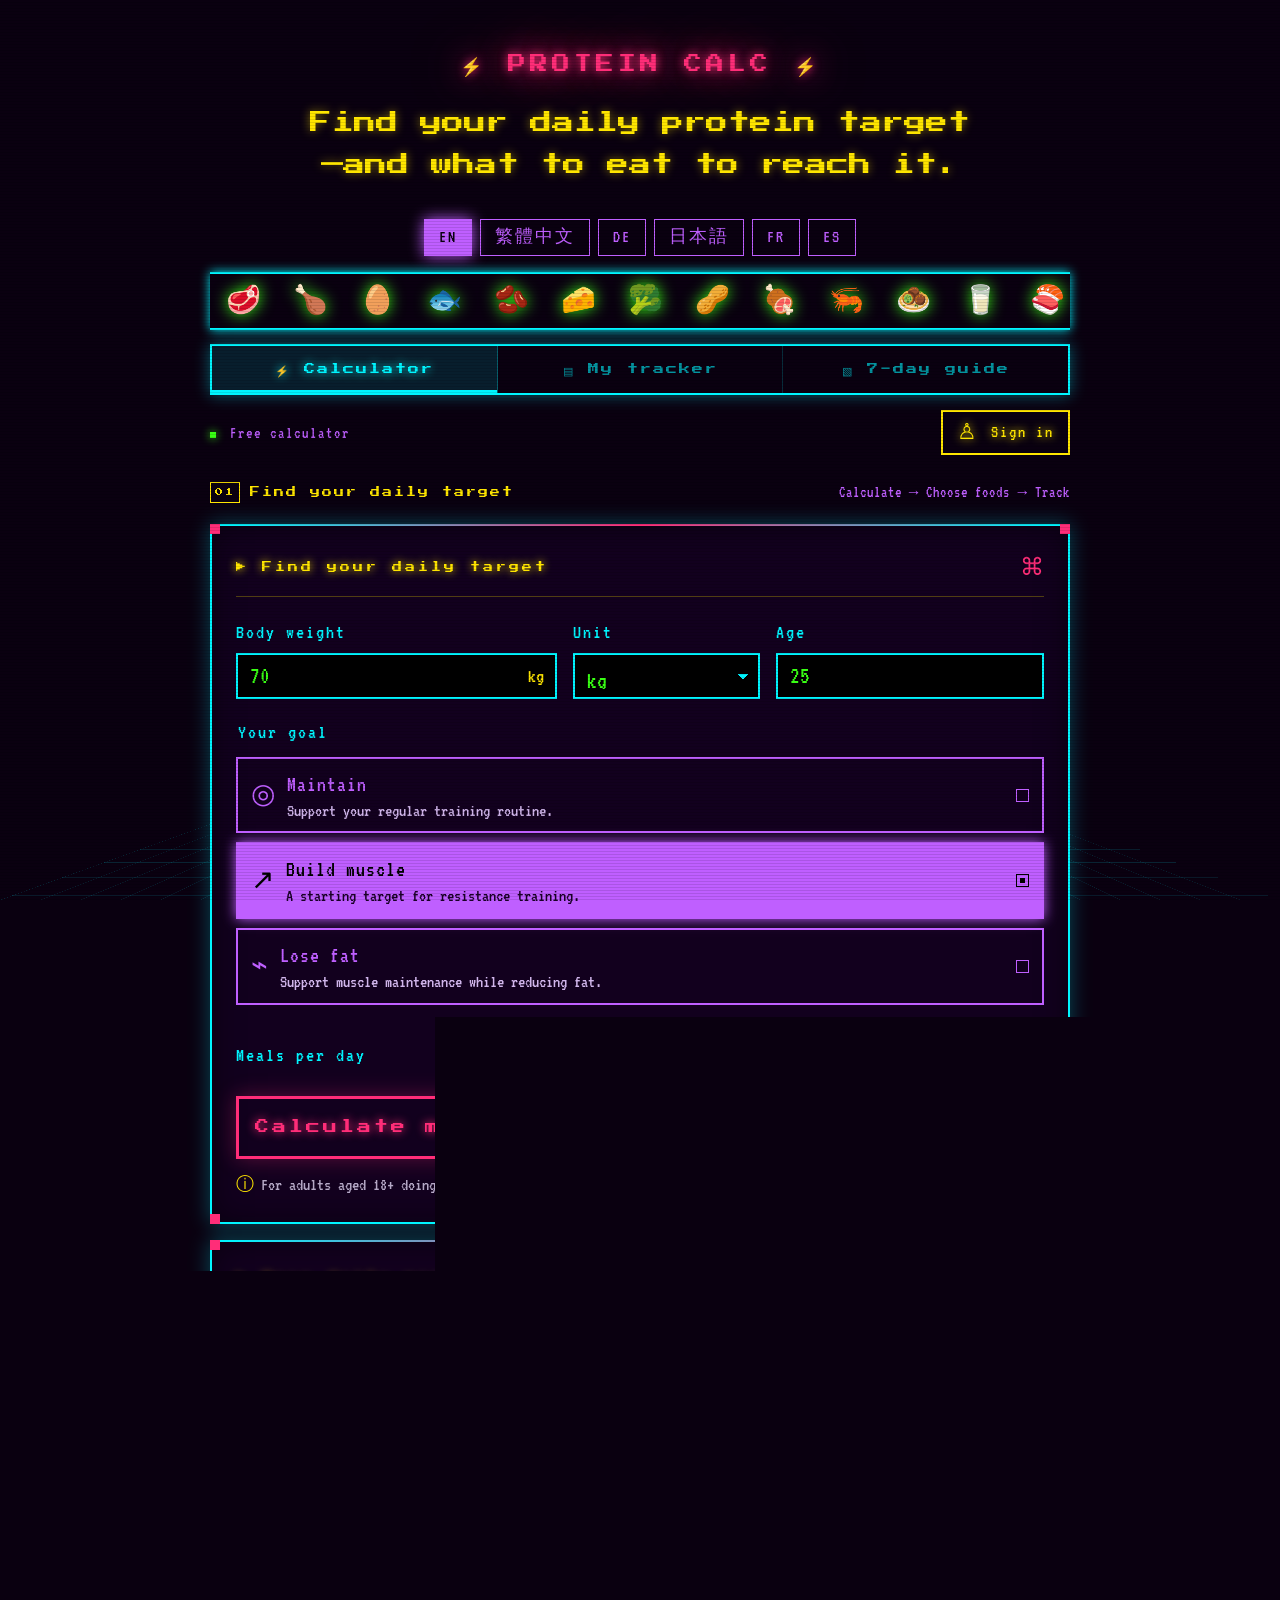
==== commit 717c9c32: "Update index.html" ====
--- a/index.html
+++ b/index.html
@@ -5,8 +5,9 @@
   <meta name="viewport" content="width=device-width,initial-scale=1">
   <meta name="description" content="Find your daily protein target—and what to eat to reach it. Free protein calculator, food examples, and a daily food log with ProNeed.">
   <meta name="theme-color" content="#0a0010">
-  <title>ProNeed — Protein Calculator & Daily Tracker</title>
-  <link rel="icon" href="favicon.svg" type="image/svg+xml">
+ <title>PROTEIN CALC - Find your daily protein target—and what to eat to reach it</title>
+<meta name="description" content="Find your daily protein target—and what to eat to reach it">
+  <link rel="icon" type="image/svg+xml" href="data:image/svg+xml,%3Csvg xmlns='http://www.w3.org/2000/svg' viewBox='0 0 32 32'%3E%3Crect width='32' height='32' rx='5' fill='%230a0010'/%3E%3Cpath d='M8 18h16v6h-3v2H11v-2H8z' fill='%23fff2dc'/%3E%3Cpath d='M5 11h3V8h16v3h3v8H5z' fill='%23ff785f'/%3E%3Cpath d='m10 10 5 7m3-7 5 7' stroke='%23ffe4cf' stroke-width='2'/%3E%3Cpath d='M3 6V3h6m14 0h6v3M3 26v3h6m14 0h6v-3' fill='none' stroke='%2300f5ff' stroke-width='2'/%3E%3C/svg%3E">
   <link rel="preconnect" href="https://fonts.googleapis.com">
   <link rel="preconnect" href="https://fonts.gstatic.com" crossorigin>
   <link href="https://fonts.googleapis.com/css2?family=Press+Start+2P&family=VT323:wght@400&family=Orbitron:wght@400;700;900&display=swap" rel="stylesheet">
@@ -84,3 +85,14 @@
   <div id="toast" class="toast" role="status" aria-live="polite" hidden></div>
 </body>
 </html>
+
+
+<!-- Google tag (gtag.js) -->
+<script async src="https://www.googletagmanager.com/gtag/js?id=G-S618RCRWLN"></script>
+<script>
+  window.dataLayer = window.dataLayer || [];
+  function gtag(){dataLayer.push(arguments);}
+  gtag('js', new Date());
+
+  gtag('config', 'G-S618RCRWLN');
+</script>
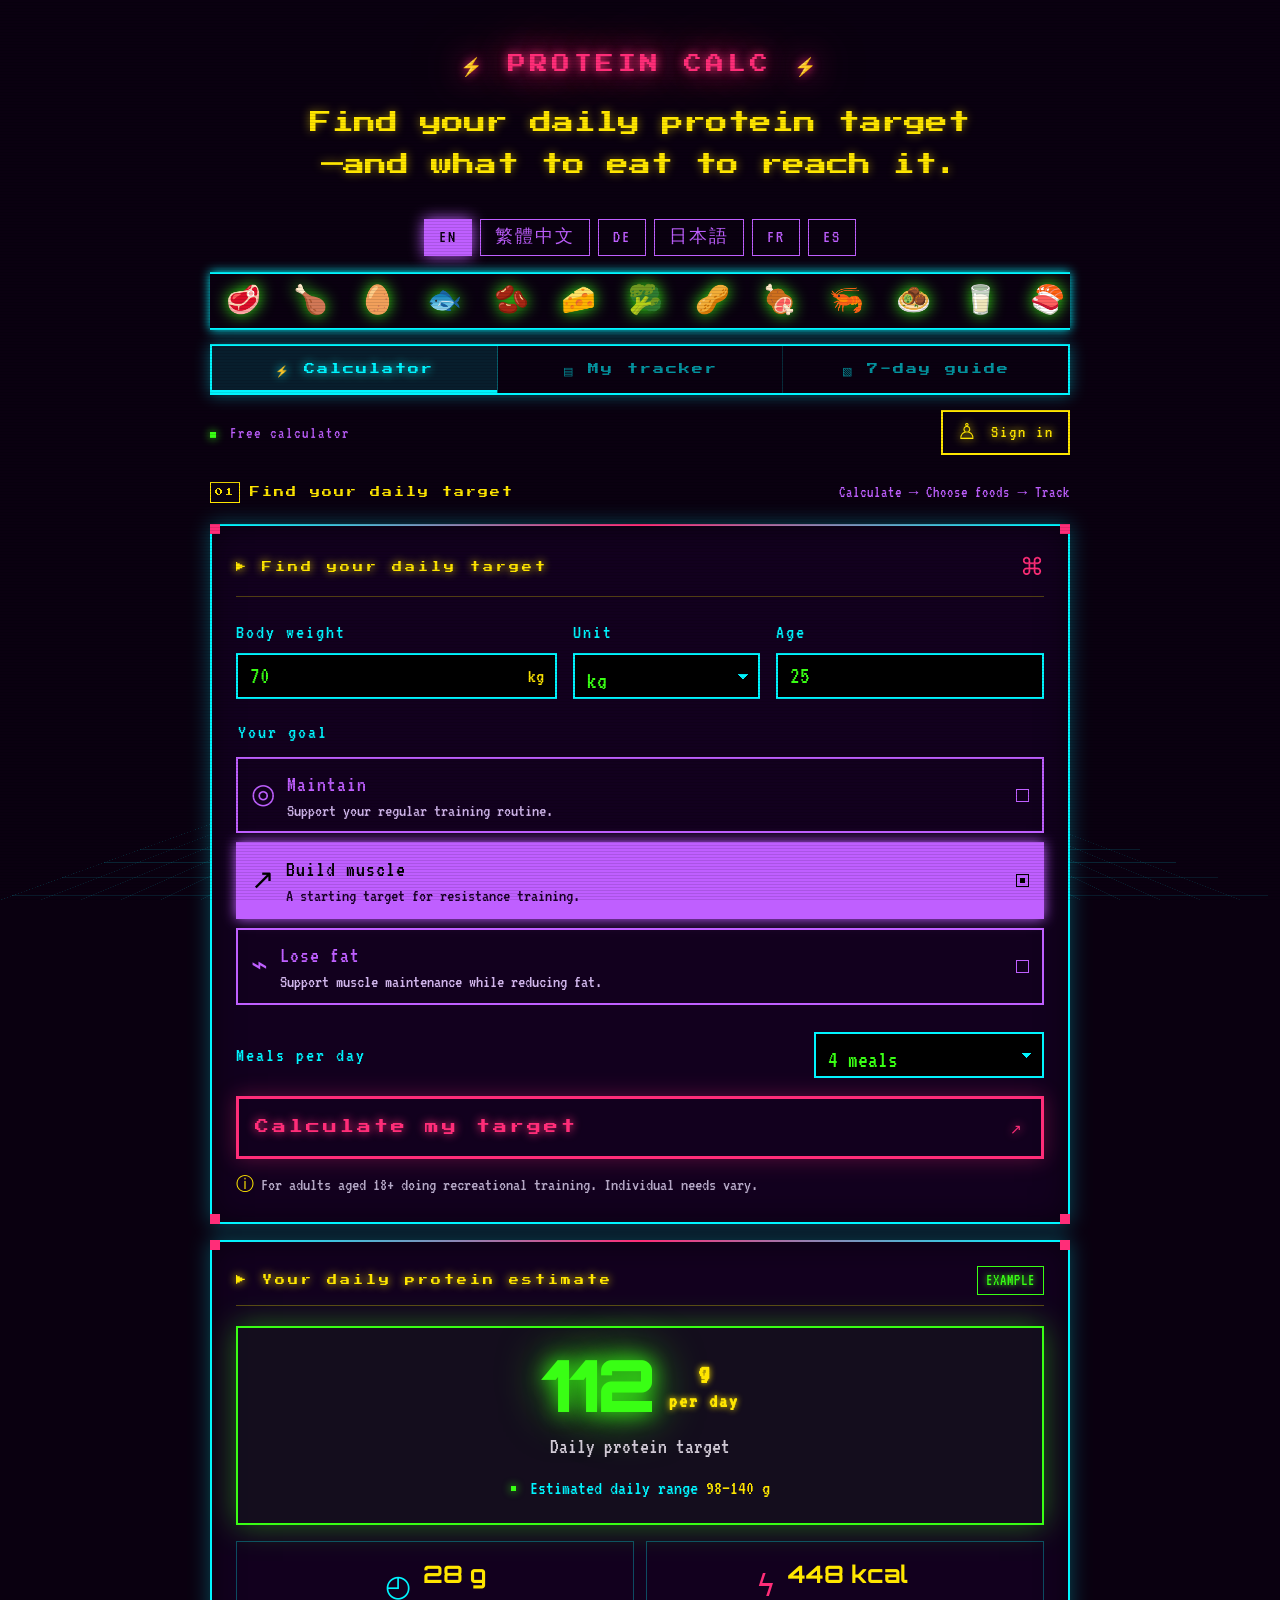
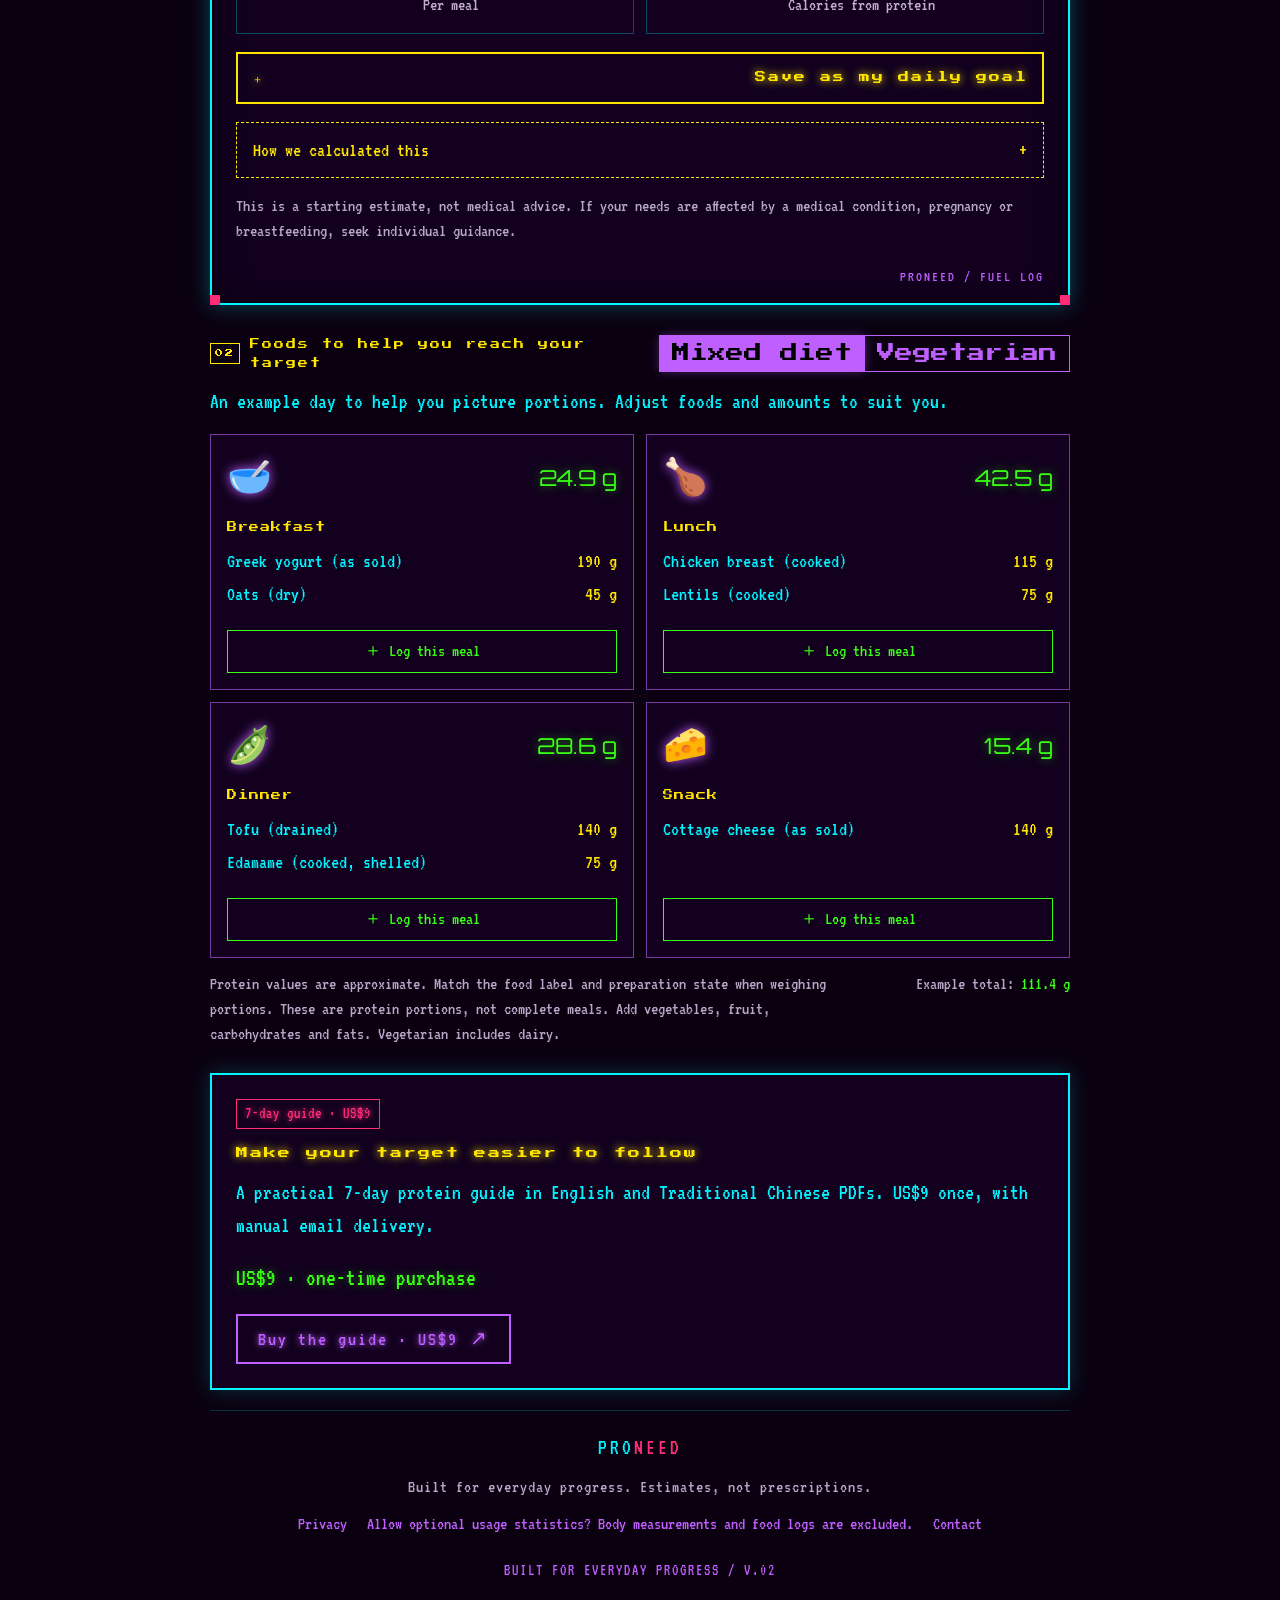
==== commit 06bfdf85: "Update index.html" ====
--- a/index.html
+++ b/index.html
@@ -14,6 +14,17 @@
   <link rel="stylesheet" href="styles.css">
   <link rel="stylesheet" href="traditional-chinese.css">
   <script type="module" src="app.js"></script>
+
+  <!-- Google tag (gtag.js) -->
+<script async src="https://www.googletagmanager.com/gtag/js?id=G-S618RCRWLN"></script>
+<script>
+  window.dataLayer = window.dataLayer || [];
+  function gtag(){dataLayer.push(arguments);}
+  gtag('js', new Date());
+
+  gtag('config', 'G-S618RCRWLN');
+</script>
+  
 </head>
 <body>
   <a class="skip-link" href="#main">Skip to calculator</a>
@@ -87,12 +98,4 @@
 </html>
 
 
-<!-- Google tag (gtag.js) -->
-<script async src="https://www.googletagmanager.com/gtag/js?id=G-S618RCRWLN"></script>
-<script>
-  window.dataLayer = window.dataLayer || [];
-  function gtag(){dataLayer.push(arguments);}
-  gtag('js', new Date());
 
-  gtag('config', 'G-S618RCRWLN');
-</script>
--- a/styles.css
+++ b/styles.css
@@ -30,3 +30,5 @@
 .guide-edition-field{margin:20px 0}.guide-terms{border:1px solid var(--purple);padding:14px;margin:18px 0;background:rgba(191,95,255,.04)}.guide-terms p{overflow-wrap:anywhere}.info-content .guide-pay-link{display:block;text-align:center;text-decoration:none;color:#0a0010}.info-content .guide-pay-link:hover{color:#0a0010}.guide-after-payment{border-top:1px solid var(--purple);padding-top:18px;margin-top:20px}.guide-after-payment h3{font-size:24px;color:var(--pink);margin:0 0 12px}.guide-support-link{display:block;margin:16px 0;overflow-wrap:anywhere}.guide-after-payment .button{display:block;text-align:center;text-decoration:none}.info-content .guide-pay-link+.small{margin-top:10px}html:lang(zh-Hant) .guide-after-payment h3{font-family:Cubic11,'Microsoft JhengHei',sans-serif;font-size:19px;font-weight:normal}html:lang(zh-Hant) .guide-terms p{font-size:15px;line-height:1.8}
 /* Keep the enabled payment action readable even when it is not hovered. */
 .info-content .guide-pay-link{background:var(--pink);text-shadow:none}
+/* The receiving email stays selectable when clipboard access is unavailable. */
+.guide-payment{margin:20px 0}.guide-payment .guide-recipient{width:100%;min-width:0;letter-spacing:0;font-size:20px;color:var(--cyan);margin-bottom:12px}.guide-copy-status{min-height:1.5em;margin:8px 0;color:var(--lime)}.guide-payment-steps{padding-left:1.5em;margin:10px 0 18px;overflow-wrap:anywhere}.guide-payment-steps li{margin:8px 0}html:lang(zh-Hant) .guide-payment-steps{font-size:15px;line-height:1.9}
